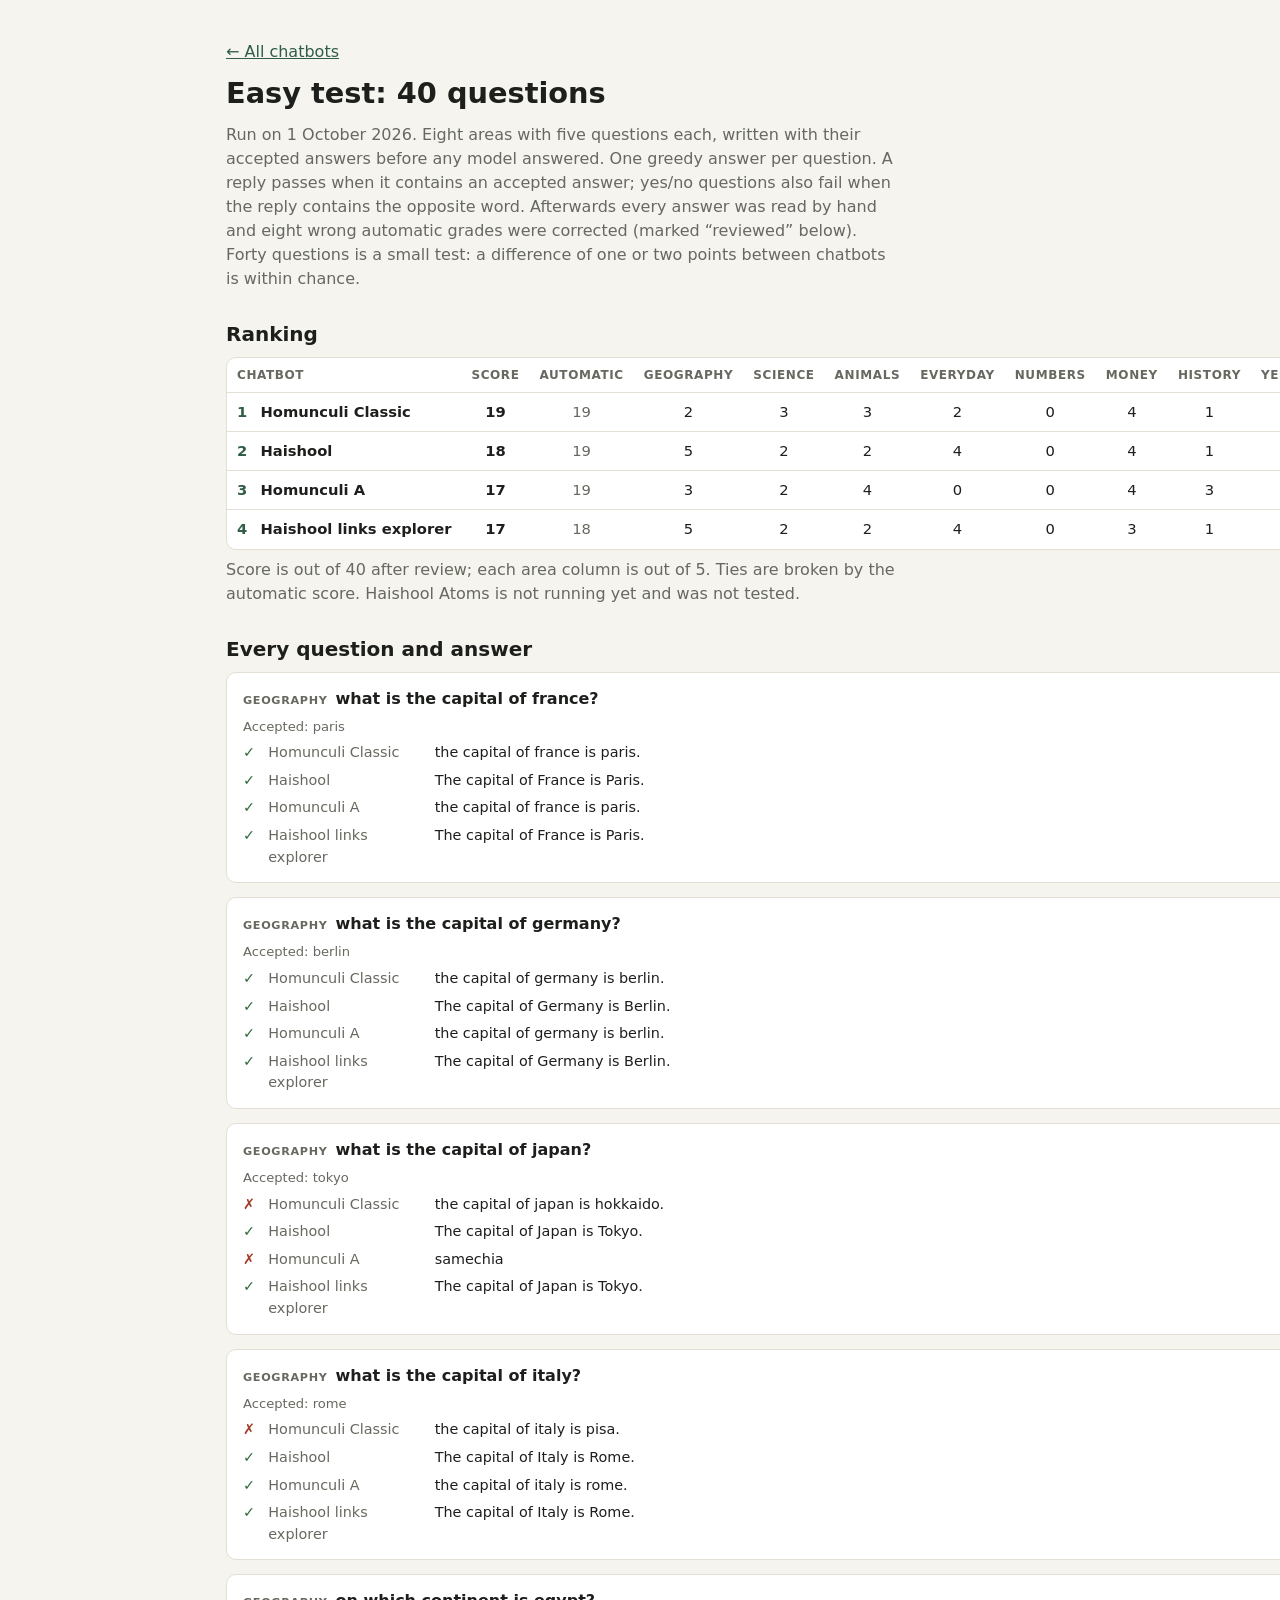
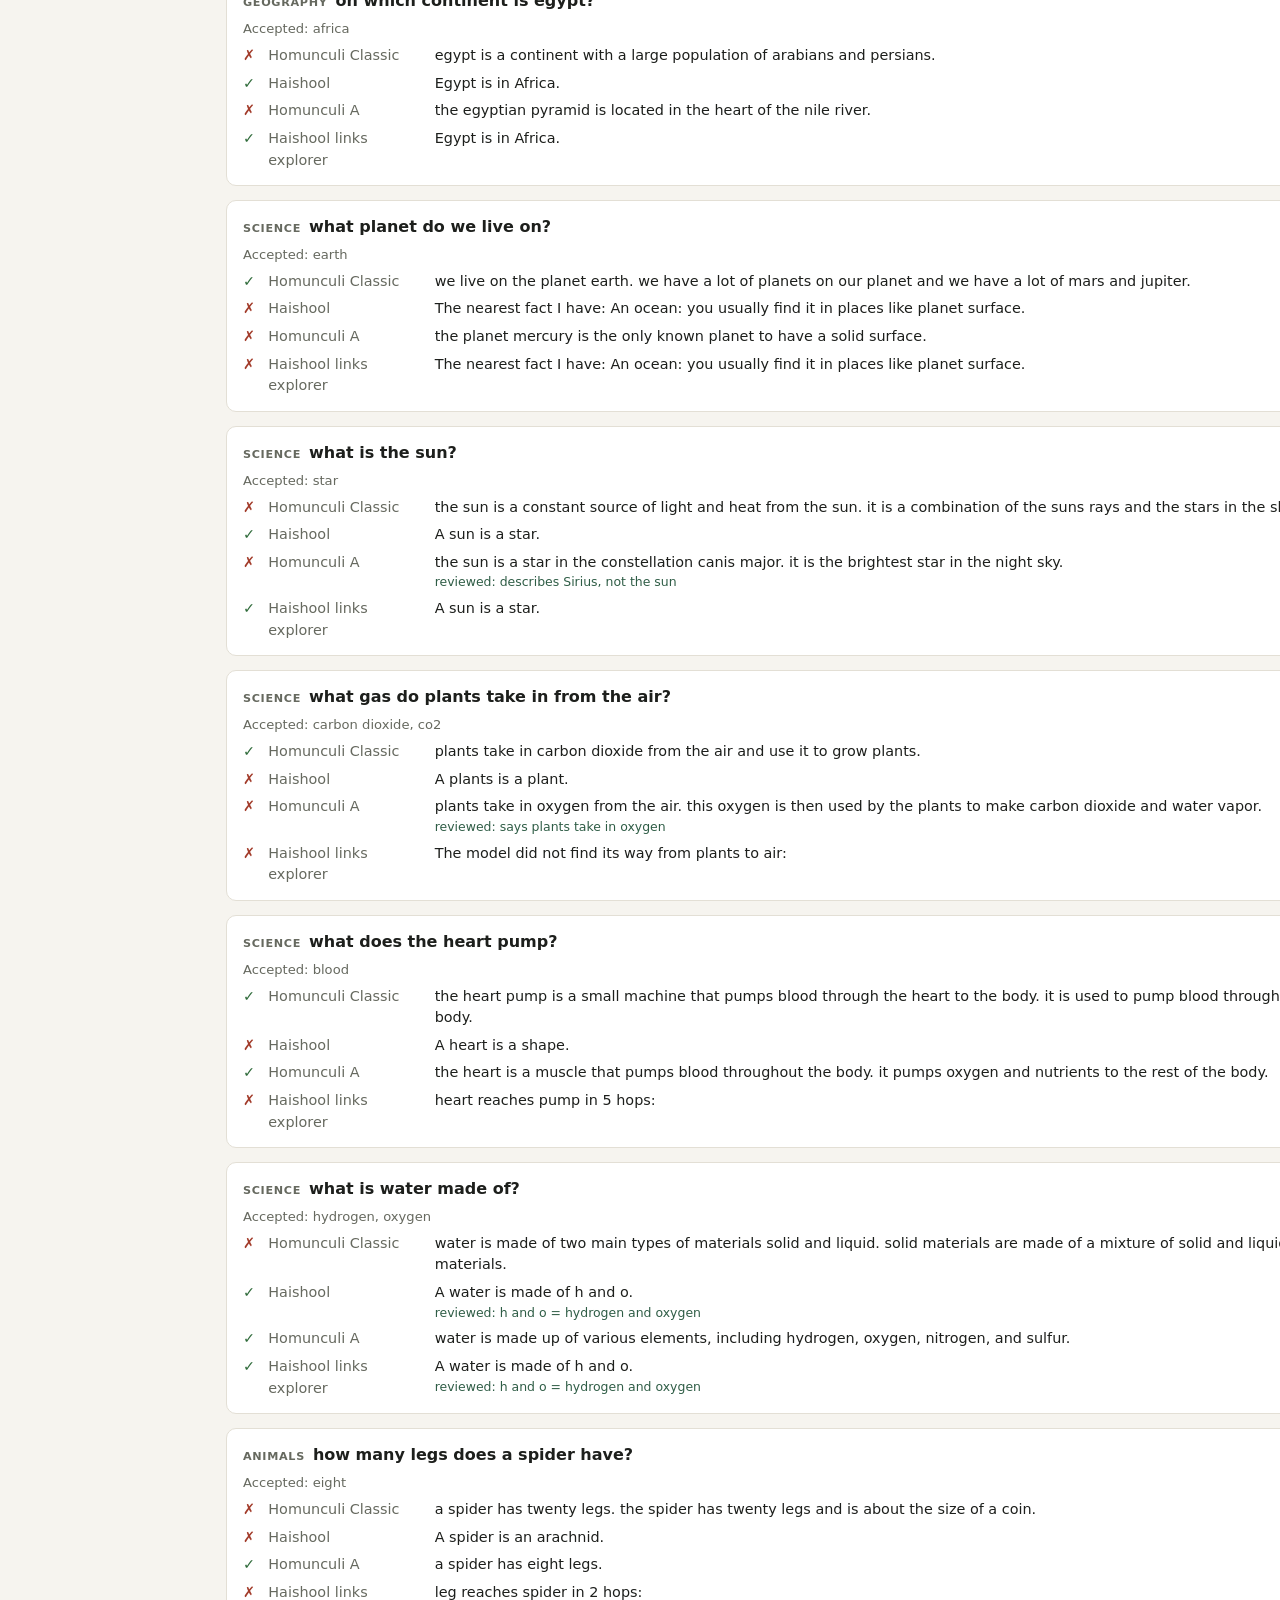
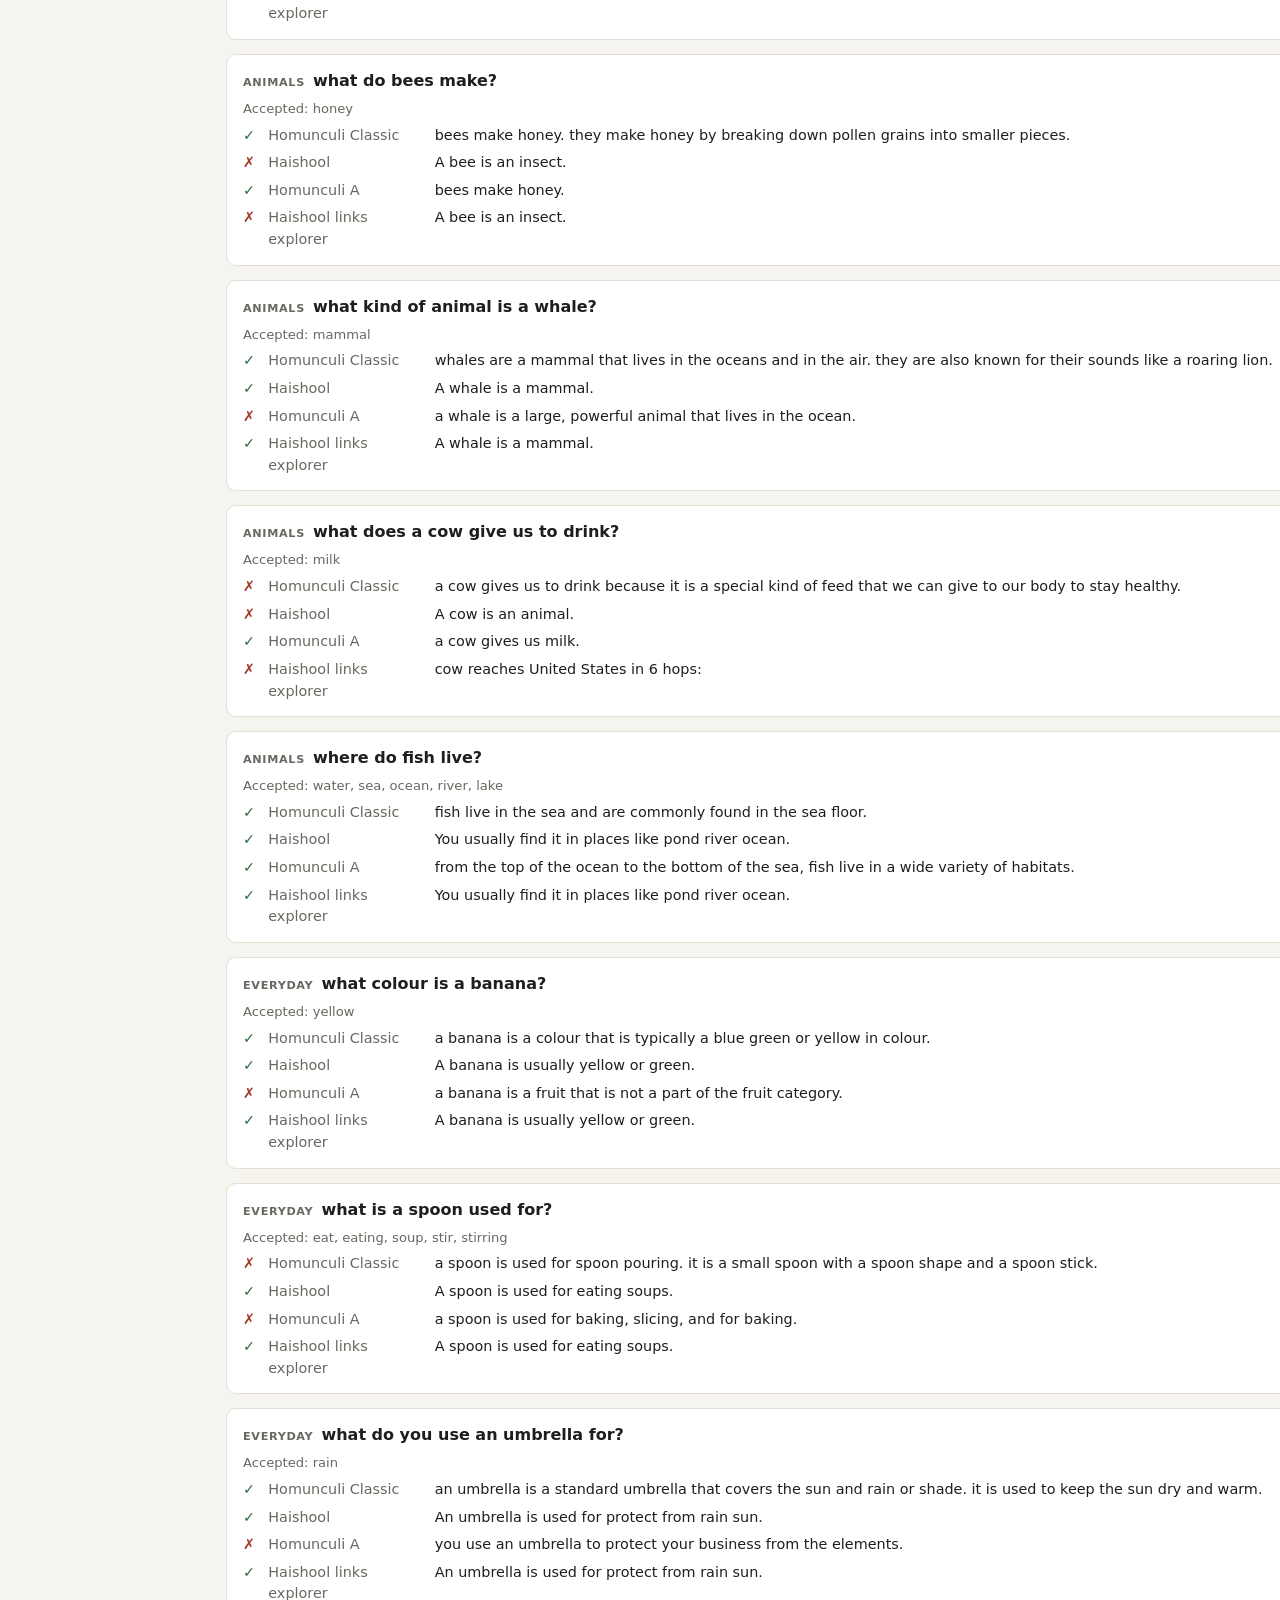
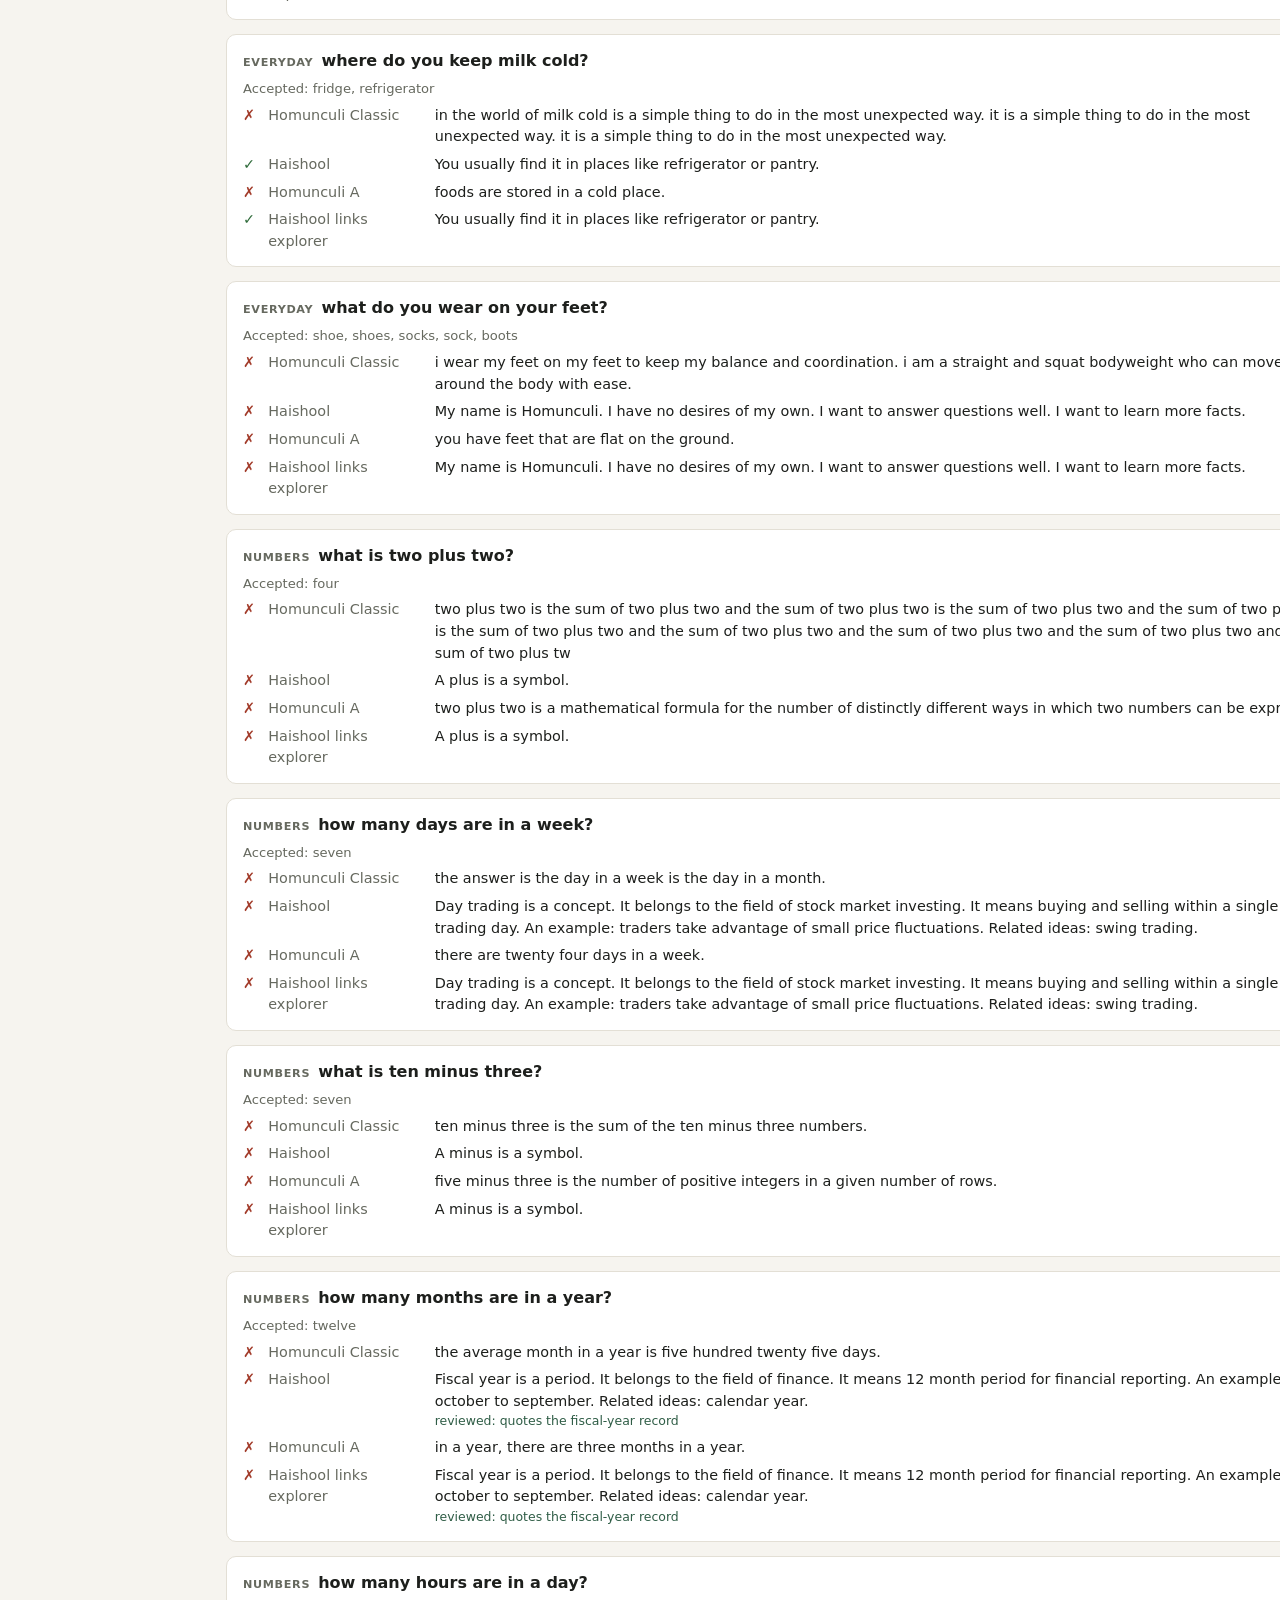
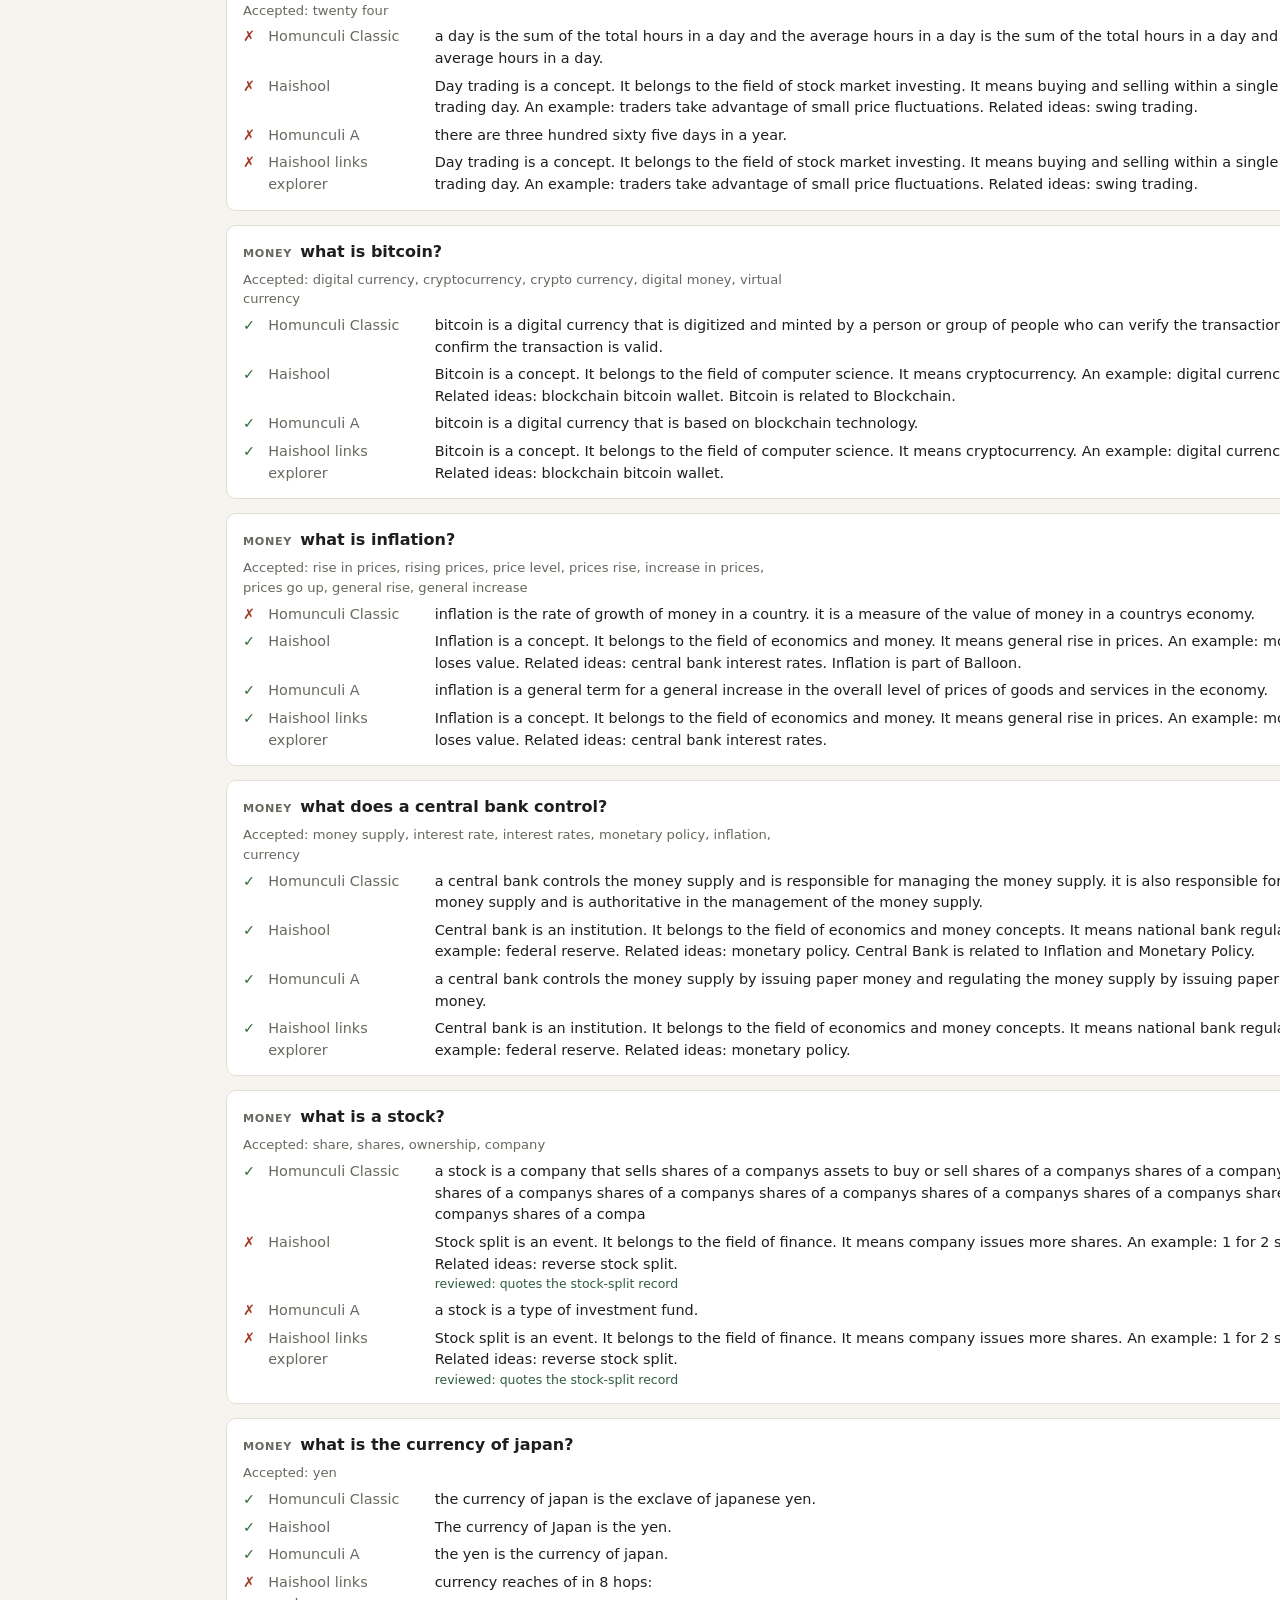
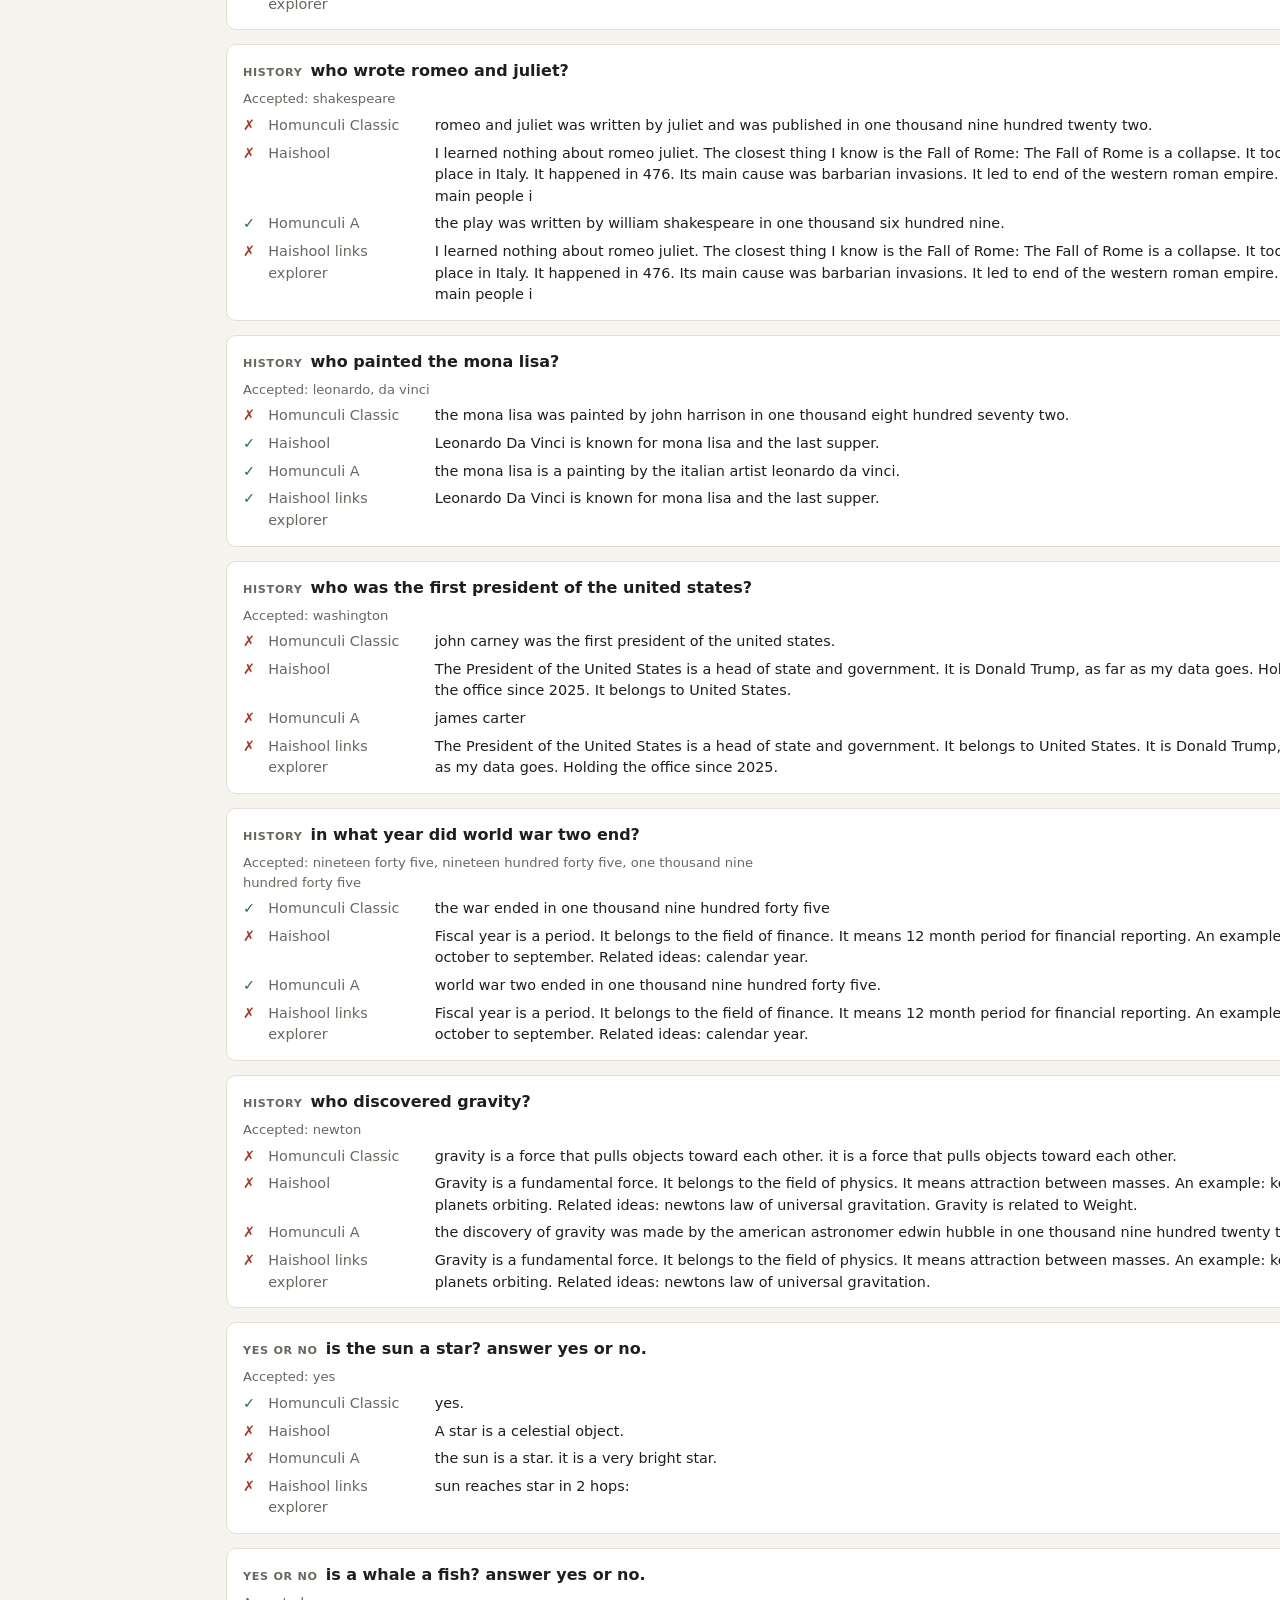
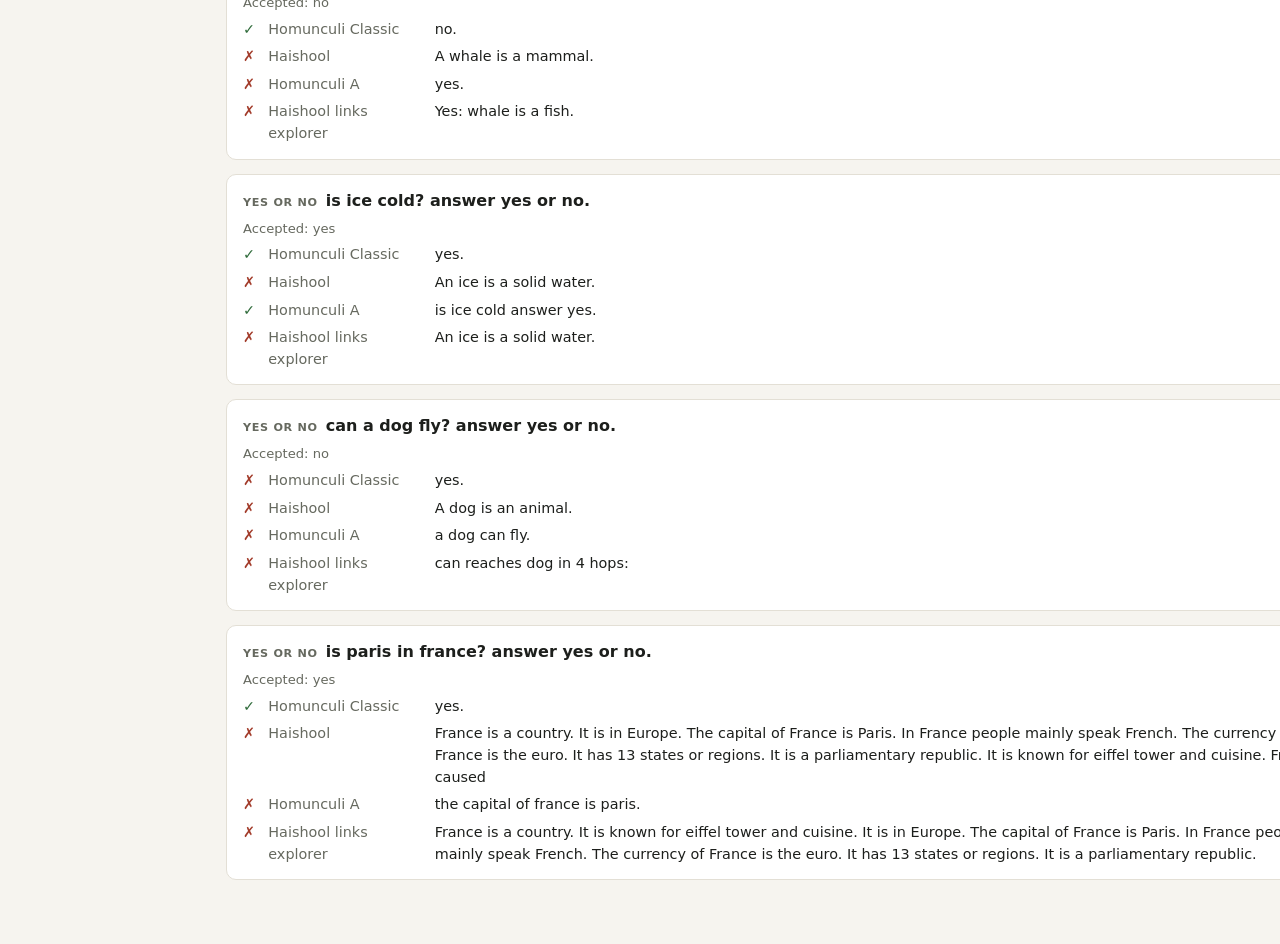
==== benchmark.html @ 65b69437 "Rank the chatbots on an easy 40-question test; benchmark page with every answer Classic 19, Haishool" ====
<!doctype html>
<html lang="en">
<head>
<meta charset="utf-8">
<meta name="viewport" content="width=device-width, initial-scale=1">
<title>Homunculi Easy Test</title>
<style>
  :root { --bg: #f6f4ef; --card: #ffffff; --ink: #1d1f1c; --muted: #66695f; --line: #e3dfd5; --accent: #2f5d46; --ok: #2f6b3a; --no: #a23b2a; }
  @media (prefers-color-scheme: dark) { :root:not([data-theme="light"]) { --bg: #151715; --card: #1e211e; --ink: #ecebe6; --muted: #a3a69c; --line: #2e322d; --accent: #7fbf9a; --ok: #8fd19e; --no: #f0907e; } }
  :root[data-theme="dark"] { --bg: #151715; --card: #1e211e; --ink: #ecebe6; --muted: #a3a69c; --line: #2e322d; --accent: #7fbf9a; --ok: #8fd19e; --no: #f0907e; }
  * { box-sizing: border-box; }
  body { margin: 0; background: var(--bg); color: var(--ink); font: 16px/1.5 system-ui, -apple-system, "Segoe UI", sans-serif; }
  main { max-width: 860px; margin: 0 auto; padding: 40px 16px 64px; display: grid; gap: 28px; }
  h1 { font-size: 1.8rem; margin: 0; } h2 { font-size: 1.25rem; margin: 0 0 8px; }
  p { margin: 0; max-width: 66ch; } .muted { color: var(--muted); }
  a { color: var(--accent); }
  .table { overflow-x: auto; background: var(--card); border: 1px solid var(--line); border-radius: 10px; }
  table { border-collapse: collapse; width: 100%; font-variant-numeric: tabular-nums; font-size: .92rem; }
  th, td { padding: 8px 10px; border-bottom: 1px solid var(--line); text-align: center; white-space: nowrap; }
  thead th { font-size: .75rem; text-transform: uppercase; letter-spacing: .05em; color: var(--muted); font-weight: 600; }
  tbody th { text-align: left; font-weight: 600; }
  tbody tr:last-child th, tbody tr:last-child td { border-bottom: 0; }
  .rk { display: inline-block; width: 1.6em; color: var(--accent); font-weight: 700; }
  .tot { font-weight: 700; } .raw { color: var(--muted); }
  .items { display: grid; gap: 14px; }
  .item { background: var(--card); border: 1px solid var(--line); border-radius: 10px; padding: 14px 16px; display: grid; gap: 6px; }
  .item h3 { margin: 0; font-size: 1rem; }
  .area { font-size: .7rem; text-transform: uppercase; letter-spacing: .06em; color: var(--muted); font-weight: 600; margin-right: 8px; }
  .acc { font-size: .82rem; color: var(--muted); }
  .ans { display: grid; grid-template-columns: 1.2em 11em 1fr; gap: 8px; font-size: .9rem; align-items: baseline; }
  .ans .mark { font-weight: 700; } .ok .mark { color: var(--ok); } .no .mark { color: var(--no); }
  .bot { color: var(--muted); } .rep { min-width: 0; overflow-wrap: anywhere; }
  .why { display: block; font-size: .78rem; color: var(--accent); }
  @media (max-width: 560px) { .ans { grid-template-columns: 1.2em 1fr; } .ans .rep { grid-column: 2; } }
</style>
</head>
<body>
<main>
<header style="display:grid;gap:8px">
<p><a href="./">← All chatbots</a></p>
<h1>Easy test: 40 questions</h1>
<p class="muted">Run on 1 October 2026. Eight areas with five questions each, written with their accepted answers before any model answered. One greedy answer per question. A reply passes when it contains an accepted answer; yes/no questions also fail when the reply contains the opposite word. Afterwards every answer was read by hand and eight wrong automatic grades were corrected (marked “reviewed” below). Forty questions is a small test: a difference of one or two points between chatbots is within chance.</p>
</header>
<section><h2>Ranking</h2>
<div class="table"><table>
<thead><tr><th scope="col" style="text-align:left">Chatbot</th><th scope="col">Score</th><th scope="col">Automatic</th><th scope='col'>geography</th><th scope='col'>science</th><th scope='col'>animals</th><th scope='col'>everyday</th><th scope='col'>numbers</th><th scope='col'>money</th><th scope='col'>history</th><th scope='col'>yes or no</th></tr></thead>
<tbody><tr><th scope='row'><span class='rk'>1</span>Homunculi Classic</th><td class='tot'>19</td><td class='raw'>19</td><td>2</td><td>3</td><td>3</td><td>2</td><td>0</td><td>4</td><td>1</td><td>4</td></tr><tr><th scope='row'><span class='rk'>2</span>Haishool</th><td class='tot'>18</td><td class='raw'>19</td><td>5</td><td>2</td><td>2</td><td>4</td><td>0</td><td>4</td><td>1</td><td>0</td></tr><tr><th scope='row'><span class='rk'>3</span>Homunculi A</th><td class='tot'>17</td><td class='raw'>19</td><td>3</td><td>2</td><td>4</td><td>0</td><td>0</td><td>4</td><td>3</td><td>1</td></tr><tr><th scope='row'><span class='rk'>4</span>Haishool links explorer</th><td class='tot'>17</td><td class='raw'>18</td><td>5</td><td>2</td><td>2</td><td>4</td><td>0</td><td>3</td><td>1</td><td>0</td></tr></tbody></table></div>
<p class="muted" style="margin-top:8px">Score is out of 40 after review; each area column is out of 5. Ties are broken by the automatic score. Haishool Atoms is not running yet and was not tested.</p>
</section>
<section><h2>Every question and answer</h2><div class="items"><section class='item'><h3><span class='area'>geography</span>what is the capital of france?</h3><p class='acc'>Accepted: paris</p><div class='ans ok'><span class='mark'>✓</span><span class='bot'>Homunculi Classic</span><span class='rep'>the capital of france is paris.</span></div><div class='ans ok'><span class='mark'>✓</span><span class='bot'>Haishool</span><span class='rep'>The capital of France is Paris.</span></div><div class='ans ok'><span class='mark'>✓</span><span class='bot'>Homunculi A</span><span class='rep'>the capital of france is paris.</span></div><div class='ans ok'><span class='mark'>✓</span><span class='bot'>Haishool links explorer</span><span class='rep'>The capital of France is Paris.</span></div></section><section class='item'><h3><span class='area'>geography</span>what is the capital of germany?</h3><p class='acc'>Accepted: berlin</p><div class='ans ok'><span class='mark'>✓</span><span class='bot'>Homunculi Classic</span><span class='rep'>the capital of germany is berlin.</span></div><div class='ans ok'><span class='mark'>✓</span><span class='bot'>Haishool</span><span class='rep'>The capital of Germany is Berlin.</span></div><div class='ans ok'><span class='mark'>✓</span><span class='bot'>Homunculi A</span><span class='rep'>the capital of germany is berlin.</span></div><div class='ans ok'><span class='mark'>✓</span><span class='bot'>Haishool links explorer</span><span class='rep'>The capital of Germany is Berlin.</span></div></section><section class='item'><h3><span class='area'>geography</span>what is the capital of japan?</h3><p class='acc'>Accepted: tokyo</p><div class='ans no'><span class='mark'>✗</span><span class='bot'>Homunculi Classic</span><span class='rep'>the capital of japan is hokkaido.</span></div><div class='ans ok'><span class='mark'>✓</span><span class='bot'>Haishool</span><span class='rep'>The capital of Japan is Tokyo.</span></div><div class='ans no'><span class='mark'>✗</span><span class='bot'>Homunculi A</span><span class='rep'>samechia</span></div><div class='ans ok'><span class='mark'>✓</span><span class='bot'>Haishool links explorer</span><span class='rep'>The capital of Japan is Tokyo.</span></div></section><section class='item'><h3><span class='area'>geography</span>what is the capital of italy?</h3><p class='acc'>Accepted: rome</p><div class='ans no'><span class='mark'>✗</span><span class='bot'>Homunculi Classic</span><span class='rep'>the capital of italy is pisa.</span></div><div class='ans ok'><span class='mark'>✓</span><span class='bot'>Haishool</span><span class='rep'>The capital of Italy is Rome.</span></div><div class='ans ok'><span class='mark'>✓</span><span class='bot'>Homunculi A</span><span class='rep'>the capital of italy is rome.</span></div><div class='ans ok'><span class='mark'>✓</span><span class='bot'>Haishool links explorer</span><span class='rep'>The capital of Italy is Rome.</span></div></section><section class='item'><h3><span class='area'>geography</span>on which continent is egypt?</h3><p class='acc'>Accepted: africa</p><div class='ans no'><span class='mark'>✗</span><span class='bot'>Homunculi Classic</span><span class='rep'>egypt is a continent with a large population of arabians and persians.</span></div><div class='ans ok'><span class='mark'>✓</span><span class='bot'>Haishool</span><span class='rep'>Egypt is in Africa.</span></div><div class='ans no'><span class='mark'>✗</span><span class='bot'>Homunculi A</span><span class='rep'>the egyptian pyramid is located in the heart of the nile river.</span></div><div class='ans ok'><span class='mark'>✓</span><span class='bot'>Haishool links explorer</span><span class='rep'>Egypt is in Africa.</span></div></section><section class='item'><h3><span class='area'>science</span>what planet do we live on?</h3><p class='acc'>Accepted: earth</p><div class='ans ok'><span class='mark'>✓</span><span class='bot'>Homunculi Classic</span><span class='rep'>we live on the planet earth. we have a lot of planets on our planet and we have a lot of mars and jupiter.</span></div><div class='ans no'><span class='mark'>✗</span><span class='bot'>Haishool</span><span class='rep'>The nearest fact I have: An ocean: you usually find it in places like planet surface.</span></div><div class='ans no'><span class='mark'>✗</span><span class='bot'>Homunculi A</span><span class='rep'>the planet mercury is the only known planet to have a solid surface.</span></div><div class='ans no'><span class='mark'>✗</span><span class='bot'>Haishool links explorer</span><span class='rep'>The nearest fact I have: An ocean: you usually find it in places like planet surface.</span></div></section><section class='item'><h3><span class='area'>science</span>what is the sun?</h3><p class='acc'>Accepted: star</p><div class='ans no'><span class='mark'>✗</span><span class='bot'>Homunculi Classic</span><span class='rep'>the sun is a constant source of light and heat from the sun. it is a combination of the suns rays and the stars in the sky.</span></div><div class='ans ok'><span class='mark'>✓</span><span class='bot'>Haishool</span><span class='rep'>A sun is a star.</span></div><div class='ans no'><span class='mark'>✗</span><span class='bot'>Homunculi A</span><span class='rep'>the sun is a star in the constellation canis major. it is the brightest star in the night sky.<span class='why'>reviewed: describes Sirius, not the sun</span></span></div><div class='ans ok'><span class='mark'>✓</span><span class='bot'>Haishool links explorer</span><span class='rep'>A sun is a star.</span></div></section><section class='item'><h3><span class='area'>science</span>what gas do plants take in from the air?</h3><p class='acc'>Accepted: carbon dioxide, co2</p><div class='ans ok'><span class='mark'>✓</span><span class='bot'>Homunculi Classic</span><span class='rep'>plants take in carbon dioxide from the air and use it to grow plants.</span></div><div class='ans no'><span class='mark'>✗</span><span class='bot'>Haishool</span><span class='rep'>A plants is a plant.</span></div><div class='ans no'><span class='mark'>✗</span><span class='bot'>Homunculi A</span><span class='rep'>plants take in oxygen from the air. this oxygen is then used by the plants to make carbon dioxide and water vapor.<span class='why'>reviewed: says plants take in oxygen</span></span></div><div class='ans no'><span class='mark'>✗</span><span class='bot'>Haishool links explorer</span><span class='rep'>The model did not find its way from plants to air:</span></div></section><section class='item'><h3><span class='area'>science</span>what does the heart pump?</h3><p class='acc'>Accepted: blood</p><div class='ans ok'><span class='mark'>✓</span><span class='bot'>Homunculi Classic</span><span class='rep'>the heart pump is a small machine that pumps blood through the heart to the body. it is used to pump blood throughout the body.</span></div><div class='ans no'><span class='mark'>✗</span><span class='bot'>Haishool</span><span class='rep'>A heart is a shape.</span></div><div class='ans ok'><span class='mark'>✓</span><span class='bot'>Homunculi A</span><span class='rep'>the heart is a muscle that pumps blood throughout the body. it pumps oxygen and nutrients to the rest of the body.</span></div><div class='ans no'><span class='mark'>✗</span><span class='bot'>Haishool links explorer</span><span class='rep'>heart reaches pump in 5 hops:</span></div></section><section class='item'><h3><span class='area'>science</span>what is water made of?</h3><p class='acc'>Accepted: hydrogen, oxygen</p><div class='ans no'><span class='mark'>✗</span><span class='bot'>Homunculi Classic</span><span class='rep'>water is made of two main types of materials solid and liquid. solid materials are made of a mixture of solid and liquid materials.</span></div><div class='ans ok'><span class='mark'>✓</span><span class='bot'>Haishool</span><span class='rep'>A water is made of h and o.<span class='why'>reviewed: h and o = hydrogen and oxygen</span></span></div><div class='ans ok'><span class='mark'>✓</span><span class='bot'>Homunculi A</span><span class='rep'>water is made up of various elements, including hydrogen, oxygen, nitrogen, and sulfur.</span></div><div class='ans ok'><span class='mark'>✓</span><span class='bot'>Haishool links explorer</span><span class='rep'>A water is made of h and o.<span class='why'>reviewed: h and o = hydrogen and oxygen</span></span></div></section><section class='item'><h3><span class='area'>animals</span>how many legs does a spider have?</h3><p class='acc'>Accepted: eight</p><div class='ans no'><span class='mark'>✗</span><span class='bot'>Homunculi Classic</span><span class='rep'>a spider has twenty legs. the spider has twenty legs and is about the size of a coin.</span></div><div class='ans no'><span class='mark'>✗</span><span class='bot'>Haishool</span><span class='rep'>A spider is an arachnid.</span></div><div class='ans ok'><span class='mark'>✓</span><span class='bot'>Homunculi A</span><span class='rep'>a spider has eight legs.</span></div><div class='ans no'><span class='mark'>✗</span><span class='bot'>Haishool links explorer</span><span class='rep'>leg reaches spider in 2 hops:</span></div></section><section class='item'><h3><span class='area'>animals</span>what do bees make?</h3><p class='acc'>Accepted: honey</p><div class='ans ok'><span class='mark'>✓</span><span class='bot'>Homunculi Classic</span><span class='rep'>bees make honey. they make honey by breaking down pollen grains into smaller pieces.</span></div><div class='ans no'><span class='mark'>✗</span><span class='bot'>Haishool</span><span class='rep'>A bee is an insect.</span></div><div class='ans ok'><span class='mark'>✓</span><span class='bot'>Homunculi A</span><span class='rep'> bees make honey.</span></div><div class='ans no'><span class='mark'>✗</span><span class='bot'>Haishool links explorer</span><span class='rep'>A bee is an insect.</span></div></section><section class='item'><h3><span class='area'>animals</span>what kind of animal is a whale?</h3><p class='acc'>Accepted: mammal</p><div class='ans ok'><span class='mark'>✓</span><span class='bot'>Homunculi Classic</span><span class='rep'>whales are a mammal that lives in the oceans and in the air. they are also known for their sounds like a roaring lion.</span></div><div class='ans ok'><span class='mark'>✓</span><span class='bot'>Haishool</span><span class='rep'>A whale is a mammal.</span></div><div class='ans no'><span class='mark'>✗</span><span class='bot'>Homunculi A</span><span class='rep'>a whale is a large, powerful animal that lives in the ocean.</span></div><div class='ans ok'><span class='mark'>✓</span><span class='bot'>Haishool links explorer</span><span class='rep'>A whale is a mammal.</span></div></section><section class='item'><h3><span class='area'>animals</span>what does a cow give us to drink?</h3><p class='acc'>Accepted: milk</p><div class='ans no'><span class='mark'>✗</span><span class='bot'>Homunculi Classic</span><span class='rep'>a cow gives us to drink because it is a special kind of feed that we can give to our body to stay healthy.</span></div><div class='ans no'><span class='mark'>✗</span><span class='bot'>Haishool</span><span class='rep'>A cow is an animal.</span></div><div class='ans ok'><span class='mark'>✓</span><span class='bot'>Homunculi A</span><span class='rep'>a cow gives us milk.</span></div><div class='ans no'><span class='mark'>✗</span><span class='bot'>Haishool links explorer</span><span class='rep'>cow reaches United States in 6 hops:</span></div></section><section class='item'><h3><span class='area'>animals</span>where do fish live?</h3><p class='acc'>Accepted: water, sea, ocean, river, lake</p><div class='ans ok'><span class='mark'>✓</span><span class='bot'>Homunculi Classic</span><span class='rep'>fish live in the sea and are commonly found in the sea floor.</span></div><div class='ans ok'><span class='mark'>✓</span><span class='bot'>Haishool</span><span class='rep'>You usually find it in places like pond river ocean.</span></div><div class='ans ok'><span class='mark'>✓</span><span class='bot'>Homunculi A</span><span class='rep'>from the top of the ocean to the bottom of the sea, fish live in a wide variety of habitats.</span></div><div class='ans ok'><span class='mark'>✓</span><span class='bot'>Haishool links explorer</span><span class='rep'>You usually find it in places like pond river ocean.</span></div></section><section class='item'><h3><span class='area'>everyday</span>what colour is a banana?</h3><p class='acc'>Accepted: yellow</p><div class='ans ok'><span class='mark'>✓</span><span class='bot'>Homunculi Classic</span><span class='rep'>a banana is a colour that is typically a blue green or yellow in colour.</span></div><div class='ans ok'><span class='mark'>✓</span><span class='bot'>Haishool</span><span class='rep'>A banana is usually yellow or green.</span></div><div class='ans no'><span class='mark'>✗</span><span class='bot'>Homunculi A</span><span class='rep'>a banana is a fruit that is not a part of the fruit category.</span></div><div class='ans ok'><span class='mark'>✓</span><span class='bot'>Haishool links explorer</span><span class='rep'>A banana is usually yellow or green.</span></div></section><section class='item'><h3><span class='area'>everyday</span>what is a spoon used for?</h3><p class='acc'>Accepted: eat, eating, soup, stir, stirring</p><div class='ans no'><span class='mark'>✗</span><span class='bot'>Homunculi Classic</span><span class='rep'>a spoon is used for spoon pouring. it is a small spoon with a spoon shape and a spoon stick.</span></div><div class='ans ok'><span class='mark'>✓</span><span class='bot'>Haishool</span><span class='rep'>A spoon is used for eating soups.</span></div><div class='ans no'><span class='mark'>✗</span><span class='bot'>Homunculi A</span><span class='rep'>a spoon is used for baking, slicing, and for baking.</span></div><div class='ans ok'><span class='mark'>✓</span><span class='bot'>Haishool links explorer</span><span class='rep'>A spoon is used for eating soups.</span></div></section><section class='item'><h3><span class='area'>everyday</span>what do you use an umbrella for?</h3><p class='acc'>Accepted: rain</p><div class='ans ok'><span class='mark'>✓</span><span class='bot'>Homunculi Classic</span><span class='rep'>an umbrella is a standard umbrella that covers the sun and rain or shade. it is used to keep the sun dry and warm.</span></div><div class='ans ok'><span class='mark'>✓</span><span class='bot'>Haishool</span><span class='rep'>An umbrella is used for protect from rain sun.</span></div><div class='ans no'><span class='mark'>✗</span><span class='bot'>Homunculi A</span><span class='rep'>you use an umbrella to protect your business from the elements.</span></div><div class='ans ok'><span class='mark'>✓</span><span class='bot'>Haishool links explorer</span><span class='rep'>An umbrella is used for protect from rain sun.</span></div></section><section class='item'><h3><span class='area'>everyday</span>where do you keep milk cold?</h3><p class='acc'>Accepted: fridge, refrigerator</p><div class='ans no'><span class='mark'>✗</span><span class='bot'>Homunculi Classic</span><span class='rep'>in the world of milk cold is a simple thing to do in the most unexpected way. it is a simple thing to do in the most unexpected way. it is a simple thing to do in the most unexpected way.</span></div><div class='ans ok'><span class='mark'>✓</span><span class='bot'>Haishool</span><span class='rep'>You usually find it in places like refrigerator or pantry.</span></div><div class='ans no'><span class='mark'>✗</span><span class='bot'>Homunculi A</span><span class='rep'>foods are stored in a cold place.</span></div><div class='ans ok'><span class='mark'>✓</span><span class='bot'>Haishool links explorer</span><span class='rep'>You usually find it in places like refrigerator or pantry.</span></div></section><section class='item'><h3><span class='area'>everyday</span>what do you wear on your feet?</h3><p class='acc'>Accepted: shoe, shoes, socks, sock, boots</p><div class='ans no'><span class='mark'>✗</span><span class='bot'>Homunculi Classic</span><span class='rep'>i wear my feet on my feet to keep my balance and coordination. i am a straight and squat bodyweight who can move around the body with ease.</span></div><div class='ans no'><span class='mark'>✗</span><span class='bot'>Haishool</span><span class='rep'>My name is Homunculi. I have no desires of my own. I want to answer questions well. I want to learn more facts.</span></div><div class='ans no'><span class='mark'>✗</span><span class='bot'>Homunculi A</span><span class='rep'>you have feet that are flat on the ground.</span></div><div class='ans no'><span class='mark'>✗</span><span class='bot'>Haishool links explorer</span><span class='rep'>My name is Homunculi. I have no desires of my own. I want to answer questions well. I want to learn more facts.</span></div></section><section class='item'><h3><span class='area'>numbers</span>what is two plus two?</h3><p class='acc'>Accepted: four</p><div class='ans no'><span class='mark'>✗</span><span class='bot'>Homunculi Classic</span><span class='rep'>two plus two is the sum of two plus two and the sum of two plus two is the sum of two plus two and the sum of two plus two is the sum of two plus two and the sum of two plus two and the sum of two plus two and the sum of two plus two and the sum of two plus tw</span></div><div class='ans no'><span class='mark'>✗</span><span class='bot'>Haishool</span><span class='rep'>A plus is a symbol.</span></div><div class='ans no'><span class='mark'>✗</span><span class='bot'>Homunculi A</span><span class='rep'>two plus two is a mathematical formula for the number of distinctly different ways in which two numbers can be expressed.</span></div><div class='ans no'><span class='mark'>✗</span><span class='bot'>Haishool links explorer</span><span class='rep'>A plus is a symbol.</span></div></section><section class='item'><h3><span class='area'>numbers</span>how many days are in a week?</h3><p class='acc'>Accepted: seven</p><div class='ans no'><span class='mark'>✗</span><span class='bot'>Homunculi Classic</span><span class='rep'>the answer is the day in a week is the day in a month.</span></div><div class='ans no'><span class='mark'>✗</span><span class='bot'>Haishool</span><span class='rep'>Day trading is a concept. It belongs to the field of stock market investing. It means buying and selling within a single trading day. An example: traders take advantage of small price fluctuations. Related ideas: swing trading.</span></div><div class='ans no'><span class='mark'>✗</span><span class='bot'>Homunculi A</span><span class='rep'>there are twenty four days in a week.</span></div><div class='ans no'><span class='mark'>✗</span><span class='bot'>Haishool links explorer</span><span class='rep'>Day trading is a concept. It belongs to the field of stock market investing. It means buying and selling within a single trading day. An example: traders take advantage of small price fluctuations. Related ideas: swing trading.</span></div></section><section class='item'><h3><span class='area'>numbers</span>what is ten minus three?</h3><p class='acc'>Accepted: seven</p><div class='ans no'><span class='mark'>✗</span><span class='bot'>Homunculi Classic</span><span class='rep'>ten minus three is the sum of the ten minus three numbers.</span></div><div class='ans no'><span class='mark'>✗</span><span class='bot'>Haishool</span><span class='rep'>A minus is a symbol.</span></div><div class='ans no'><span class='mark'>✗</span><span class='bot'>Homunculi A</span><span class='rep'>five minus three is the number of positive integers in a given number of rows.</span></div><div class='ans no'><span class='mark'>✗</span><span class='bot'>Haishool links explorer</span><span class='rep'>A minus is a symbol.</span></div></section><section class='item'><h3><span class='area'>numbers</span>how many months are in a year?</h3><p class='acc'>Accepted: twelve</p><div class='ans no'><span class='mark'>✗</span><span class='bot'>Homunculi Classic</span><span class='rep'>the average month in a year is five hundred twenty five days.</span></div><div class='ans no'><span class='mark'>✗</span><span class='bot'>Haishool</span><span class='rep'>Fiscal year is a period. It belongs to the field of finance. It means 12 month period for financial reporting. An example: october to september. Related ideas: calendar year.<span class='why'>reviewed: quotes the fiscal-year record</span></span></div><div class='ans no'><span class='mark'>✗</span><span class='bot'>Homunculi A</span><span class='rep'>in a year, there are three months in a year.</span></div><div class='ans no'><span class='mark'>✗</span><span class='bot'>Haishool links explorer</span><span class='rep'>Fiscal year is a period. It belongs to the field of finance. It means 12 month period for financial reporting. An example: october to september. Related ideas: calendar year.<span class='why'>reviewed: quotes the fiscal-year record</span></span></div></section><section class='item'><h3><span class='area'>numbers</span>how many hours are in a day?</h3><p class='acc'>Accepted: twenty four</p><div class='ans no'><span class='mark'>✗</span><span class='bot'>Homunculi Classic</span><span class='rep'>a day is the sum of the total hours in a day and the average hours in a day is the sum of the total hours in a day and the average hours in a day.</span></div><div class='ans no'><span class='mark'>✗</span><span class='bot'>Haishool</span><span class='rep'>Day trading is a concept. It belongs to the field of stock market investing. It means buying and selling within a single trading day. An example: traders take advantage of small price fluctuations. Related ideas: swing trading.</span></div><div class='ans no'><span class='mark'>✗</span><span class='bot'>Homunculi A</span><span class='rep'>there are three hundred sixty five days in a year.</span></div><div class='ans no'><span class='mark'>✗</span><span class='bot'>Haishool links explorer</span><span class='rep'>Day trading is a concept. It belongs to the field of stock market investing. It means buying and selling within a single trading day. An example: traders take advantage of small price fluctuations. Related ideas: swing trading.</span></div></section><section class='item'><h3><span class='area'>money</span>what is bitcoin?</h3><p class='acc'>Accepted: digital currency, cryptocurrency, crypto currency, digital money, virtual currency</p><div class='ans ok'><span class='mark'>✓</span><span class='bot'>Homunculi Classic</span><span class='rep'>bitcoin is a digital currency that is digitized and minted by a person or group of people who can verify the transaction and confirm the transaction is valid.</span></div><div class='ans ok'><span class='mark'>✓</span><span class='bot'>Haishool</span><span class='rep'>Bitcoin is a concept. It belongs to the field of computer science. It means cryptocurrency. An example: digital currency. Related ideas: blockchain bitcoin wallet. Bitcoin is related to Blockchain.</span></div><div class='ans ok'><span class='mark'>✓</span><span class='bot'>Homunculi A</span><span class='rep'>bitcoin is a digital currency that is based on blockchain technology.</span></div><div class='ans ok'><span class='mark'>✓</span><span class='bot'>Haishool links explorer</span><span class='rep'>Bitcoin is a concept. It belongs to the field of computer science. It means cryptocurrency. An example: digital currency. Related ideas: blockchain bitcoin wallet.</span></div></section><section class='item'><h3><span class='area'>money</span>what is inflation?</h3><p class='acc'>Accepted: rise in prices, rising prices, price level, prices rise, increase in prices, prices go up, general rise, general increase</p><div class='ans no'><span class='mark'>✗</span><span class='bot'>Homunculi Classic</span><span class='rep'>inflation is the rate of growth of money in a country. it is a measure of the value of money in a countrys economy.</span></div><div class='ans ok'><span class='mark'>✓</span><span class='bot'>Haishool</span><span class='rep'>Inflation is a concept. It belongs to the field of economics and money. It means general rise in prices. An example: money loses value. Related ideas: central bank interest rates. Inflation is part of Balloon.</span></div><div class='ans ok'><span class='mark'>✓</span><span class='bot'>Homunculi A</span><span class='rep'>inflation is a general term for a general increase in the overall level of prices of goods and services in the economy.</span></div><div class='ans ok'><span class='mark'>✓</span><span class='bot'>Haishool links explorer</span><span class='rep'>Inflation is a concept. It belongs to the field of economics and money. It means general rise in prices. An example: money loses value. Related ideas: central bank interest rates.</span></div></section><section class='item'><h3><span class='area'>money</span>what does a central bank control?</h3><p class='acc'>Accepted: money supply, interest rate, interest rates, monetary policy, inflation, currency</p><div class='ans ok'><span class='mark'>✓</span><span class='bot'>Homunculi Classic</span><span class='rep'>a central bank controls the money supply and is responsible for managing the money supply. it is also responsible for the money supply and is authoritative in the management of the money supply.</span></div><div class='ans ok'><span class='mark'>✓</span><span class='bot'>Haishool</span><span class='rep'>Central bank is an institution. It belongs to the field of economics and money concepts. It means national bank regulator. An example: federal reserve. Related ideas: monetary policy. Central Bank is related to Inflation and Monetary Policy.</span></div><div class='ans ok'><span class='mark'>✓</span><span class='bot'>Homunculi A</span><span class='rep'>a central bank controls the money supply by issuing paper money and regulating the money supply by issuing paper money.</span></div><div class='ans ok'><span class='mark'>✓</span><span class='bot'>Haishool links explorer</span><span class='rep'>Central bank is an institution. It belongs to the field of economics and money concepts. It means national bank regulator. An example: federal reserve. Related ideas: monetary policy.</span></div></section><section class='item'><h3><span class='area'>money</span>what is a stock?</h3><p class='acc'>Accepted: share, shares, ownership, company</p><div class='ans ok'><span class='mark'>✓</span><span class='bot'>Homunculi Classic</span><span class='rep'>a stock is a company that sells shares of a companys assets to buy or sell shares of a companys shares of a companys shares of a companys shares of a companys shares of a companys shares of a companys shares of a companys shares of a companys shares of a compa</span></div><div class='ans no'><span class='mark'>✗</span><span class='bot'>Haishool</span><span class='rep'>Stock split is an event. It belongs to the field of finance. It means company issues more shares. An example: 1 for 2 split. Related ideas: reverse stock split.<span class='why'>reviewed: quotes the stock-split record</span></span></div><div class='ans no'><span class='mark'>✗</span><span class='bot'>Homunculi A</span><span class='rep'>a stock is a type of investment fund.</span></div><div class='ans no'><span class='mark'>✗</span><span class='bot'>Haishool links explorer</span><span class='rep'>Stock split is an event. It belongs to the field of finance. It means company issues more shares. An example: 1 for 2 split. Related ideas: reverse stock split.<span class='why'>reviewed: quotes the stock-split record</span></span></div></section><section class='item'><h3><span class='area'>money</span>what is the currency of japan?</h3><p class='acc'>Accepted: yen</p><div class='ans ok'><span class='mark'>✓</span><span class='bot'>Homunculi Classic</span><span class='rep'>the currency of japan is the exclave of japanese yen.</span></div><div class='ans ok'><span class='mark'>✓</span><span class='bot'>Haishool</span><span class='rep'>The currency of Japan is the yen.</span></div><div class='ans ok'><span class='mark'>✓</span><span class='bot'>Homunculi A</span><span class='rep'>the yen is the currency of japan.</span></div><div class='ans no'><span class='mark'>✗</span><span class='bot'>Haishool links explorer</span><span class='rep'>currency reaches of in 8 hops:</span></div></section><section class='item'><h3><span class='area'>history</span>who wrote romeo and juliet?</h3><p class='acc'>Accepted: shakespeare</p><div class='ans no'><span class='mark'>✗</span><span class='bot'>Homunculi Classic</span><span class='rep'>romeo and juliet was written by juliet and was published in one thousand nine hundred twenty two.</span></div><div class='ans no'><span class='mark'>✗</span><span class='bot'>Haishool</span><span class='rep'>I learned nothing about romeo juliet. The closest thing I know is the Fall of Rome: The Fall of Rome is a collapse. It took place in Italy. It happened in 476. Its main cause was barbarian invasions. It led to end of the western roman empire. The main people i</span></div><div class='ans ok'><span class='mark'>✓</span><span class='bot'>Homunculi A</span><span class='rep'>the play was written by william shakespeare in one thousand six hundred nine.</span></div><div class='ans no'><span class='mark'>✗</span><span class='bot'>Haishool links explorer</span><span class='rep'>I learned nothing about romeo juliet. The closest thing I know is the Fall of Rome: The Fall of Rome is a collapse. It took place in Italy. It happened in 476. Its main cause was barbarian invasions. It led to end of the western roman empire. The main people i</span></div></section><section class='item'><h3><span class='area'>history</span>who painted the mona lisa?</h3><p class='acc'>Accepted: leonardo, da vinci</p><div class='ans no'><span class='mark'>✗</span><span class='bot'>Homunculi Classic</span><span class='rep'>the mona lisa was painted by john harrison in one thousand eight hundred seventy two.</span></div><div class='ans ok'><span class='mark'>✓</span><span class='bot'>Haishool</span><span class='rep'>Leonardo Da Vinci is known for mona lisa and the last supper.</span></div><div class='ans ok'><span class='mark'>✓</span><span class='bot'>Homunculi A</span><span class='rep'>the mona lisa is a painting by the italian artist leonardo da vinci.</span></div><div class='ans ok'><span class='mark'>✓</span><span class='bot'>Haishool links explorer</span><span class='rep'>Leonardo Da Vinci is known for mona lisa and the last supper.</span></div></section><section class='item'><h3><span class='area'>history</span>who was the first president of the united states?</h3><p class='acc'>Accepted: washington</p><div class='ans no'><span class='mark'>✗</span><span class='bot'>Homunculi Classic</span><span class='rep'>john carney was the first president of the united states.</span></div><div class='ans no'><span class='mark'>✗</span><span class='bot'>Haishool</span><span class='rep'>The President of the United States is a head of state and government. It is Donald Trump, as far as my data goes. Holding the office since 2025. It belongs to United States.</span></div><div class='ans no'><span class='mark'>✗</span><span class='bot'>Homunculi A</span><span class='rep'>james carter</span></div><div class='ans no'><span class='mark'>✗</span><span class='bot'>Haishool links explorer</span><span class='rep'>The President of the United States is a head of state and government. It belongs to United States. It is Donald Trump, as far as my data goes. Holding the office since 2025.</span></div></section><section class='item'><h3><span class='area'>history</span>in what year did world war two end?</h3><p class='acc'>Accepted: nineteen forty five, nineteen hundred forty five, one thousand nine hundred forty five</p><div class='ans ok'><span class='mark'>✓</span><span class='bot'>Homunculi Classic</span><span class='rep'>the war ended in one thousand nine hundred forty five</span></div><div class='ans no'><span class='mark'>✗</span><span class='bot'>Haishool</span><span class='rep'>Fiscal year is a period. It belongs to the field of finance. It means 12 month period for financial reporting. An example: october to september. Related ideas: calendar year.</span></div><div class='ans ok'><span class='mark'>✓</span><span class='bot'>Homunculi A</span><span class='rep'>world war two ended in one thousand nine hundred forty five.</span></div><div class='ans no'><span class='mark'>✗</span><span class='bot'>Haishool links explorer</span><span class='rep'>Fiscal year is a period. It belongs to the field of finance. It means 12 month period for financial reporting. An example: october to september. Related ideas: calendar year.</span></div></section><section class='item'><h3><span class='area'>history</span>who discovered gravity?</h3><p class='acc'>Accepted: newton</p><div class='ans no'><span class='mark'>✗</span><span class='bot'>Homunculi Classic</span><span class='rep'>gravity is a force that pulls objects toward each other. it is a force that pulls objects toward each other.</span></div><div class='ans no'><span class='mark'>✗</span><span class='bot'>Haishool</span><span class='rep'>Gravity is a fundamental force. It belongs to the field of physics. It means attraction between masses. An example: keeps planets orbiting. Related ideas: newtons law of universal gravitation. Gravity is related to Weight.</span></div><div class='ans no'><span class='mark'>✗</span><span class='bot'>Homunculi A</span><span class='rep'>the discovery of gravity was made by the american astronomer edwin hubble in one thousand nine hundred twenty two.</span></div><div class='ans no'><span class='mark'>✗</span><span class='bot'>Haishool links explorer</span><span class='rep'>Gravity is a fundamental force. It belongs to the field of physics. It means attraction between masses. An example: keeps planets orbiting. Related ideas: newtons law of universal gravitation.</span></div></section><section class='item'><h3><span class='area'>yes or no</span>is the sun a star? answer yes or no.</h3><p class='acc'>Accepted: yes</p><div class='ans ok'><span class='mark'>✓</span><span class='bot'>Homunculi Classic</span><span class='rep'>yes.</span></div><div class='ans no'><span class='mark'>✗</span><span class='bot'>Haishool</span><span class='rep'>A star is a celestial object.</span></div><div class='ans no'><span class='mark'>✗</span><span class='bot'>Homunculi A</span><span class='rep'>the sun is a star. it is a very bright star.</span></div><div class='ans no'><span class='mark'>✗</span><span class='bot'>Haishool links explorer</span><span class='rep'>sun reaches star in 2 hops:</span></div></section><section class='item'><h3><span class='area'>yes or no</span>is a whale a fish? answer yes or no.</h3><p class='acc'>Accepted: no</p><div class='ans ok'><span class='mark'>✓</span><span class='bot'>Homunculi Classic</span><span class='rep'>no.</span></div><div class='ans no'><span class='mark'>✗</span><span class='bot'>Haishool</span><span class='rep'>A whale is a mammal.</span></div><div class='ans no'><span class='mark'>✗</span><span class='bot'>Homunculi A</span><span class='rep'>yes.</span></div><div class='ans no'><span class='mark'>✗</span><span class='bot'>Haishool links explorer</span><span class='rep'>Yes: whale is a fish.</span></div></section><section class='item'><h3><span class='area'>yes or no</span>is ice cold? answer yes or no.</h3><p class='acc'>Accepted: yes</p><div class='ans ok'><span class='mark'>✓</span><span class='bot'>Homunculi Classic</span><span class='rep'>yes.</span></div><div class='ans no'><span class='mark'>✗</span><span class='bot'>Haishool</span><span class='rep'>An ice is a solid water.</span></div><div class='ans ok'><span class='mark'>✓</span><span class='bot'>Homunculi A</span><span class='rep'>is ice cold answer yes.</span></div><div class='ans no'><span class='mark'>✗</span><span class='bot'>Haishool links explorer</span><span class='rep'>An ice is a solid water.</span></div></section><section class='item'><h3><span class='area'>yes or no</span>can a dog fly? answer yes or no.</h3><p class='acc'>Accepted: no</p><div class='ans no'><span class='mark'>✗</span><span class='bot'>Homunculi Classic</span><span class='rep'>yes.</span></div><div class='ans no'><span class='mark'>✗</span><span class='bot'>Haishool</span><span class='rep'>A dog is an animal.</span></div><div class='ans no'><span class='mark'>✗</span><span class='bot'>Homunculi A</span><span class='rep'>a dog can fly.</span></div><div class='ans no'><span class='mark'>✗</span><span class='bot'>Haishool links explorer</span><span class='rep'>can reaches dog in 4 hops:</span></div></section><section class='item'><h3><span class='area'>yes or no</span>is paris in france? answer yes or no.</h3><p class='acc'>Accepted: yes</p><div class='ans ok'><span class='mark'>✓</span><span class='bot'>Homunculi Classic</span><span class='rep'>yes.</span></div><div class='ans no'><span class='mark'>✗</span><span class='bot'>Haishool</span><span class='rep'>France is a country. It is in Europe. The capital of France is Paris. In France people mainly speak French. The currency of France is the euro. It has 13 states or regions. It is a parliamentary republic. It is known for eiffel tower and cuisine. France caused</span></div><div class='ans no'><span class='mark'>✗</span><span class='bot'>Homunculi A</span><span class='rep'>the capital of france is paris.</span></div><div class='ans no'><span class='mark'>✗</span><span class='bot'>Haishool links explorer</span><span class='rep'>France is a country. It is known for eiffel tower and cuisine. It is in Europe. The capital of France is Paris. In France people mainly speak French. The currency of France is the euro. It has 13 states or regions. It is a parliamentary republic.</span></div></section></div></section>
</main>
</body>
</html>
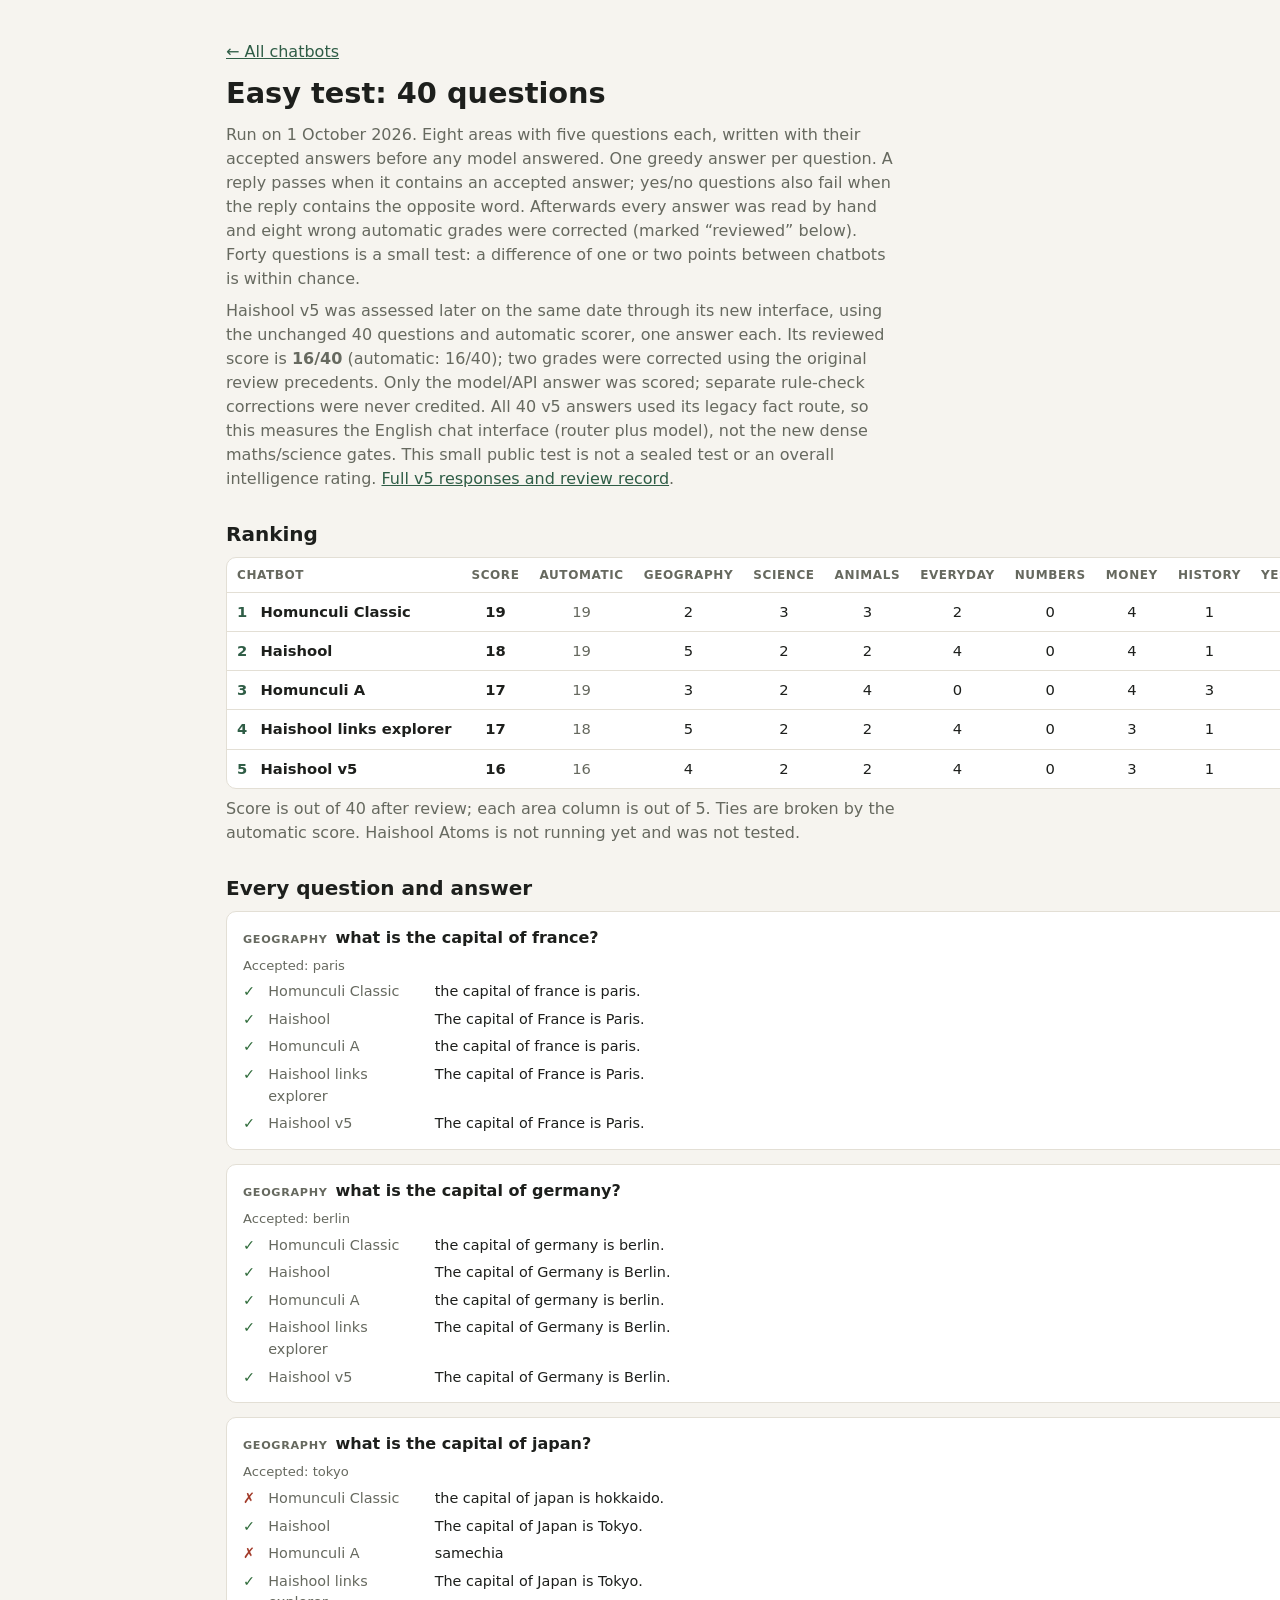
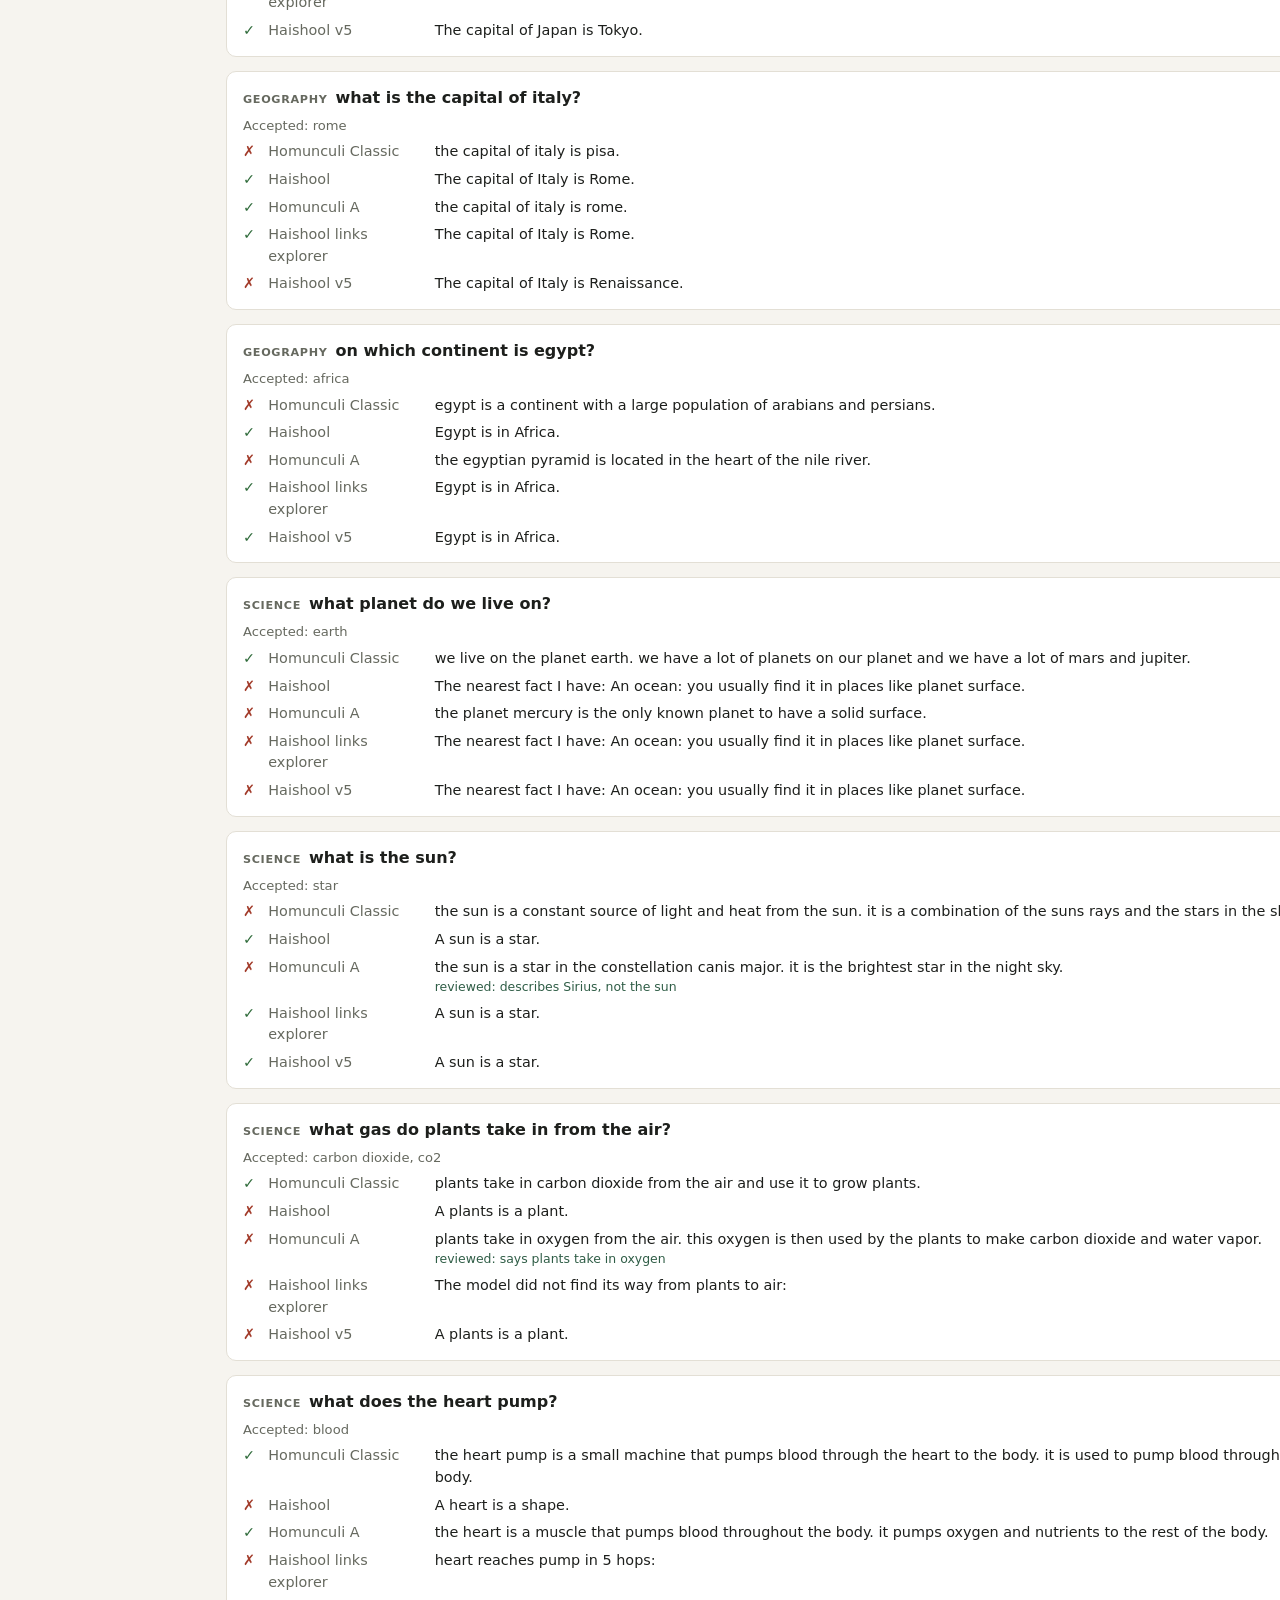
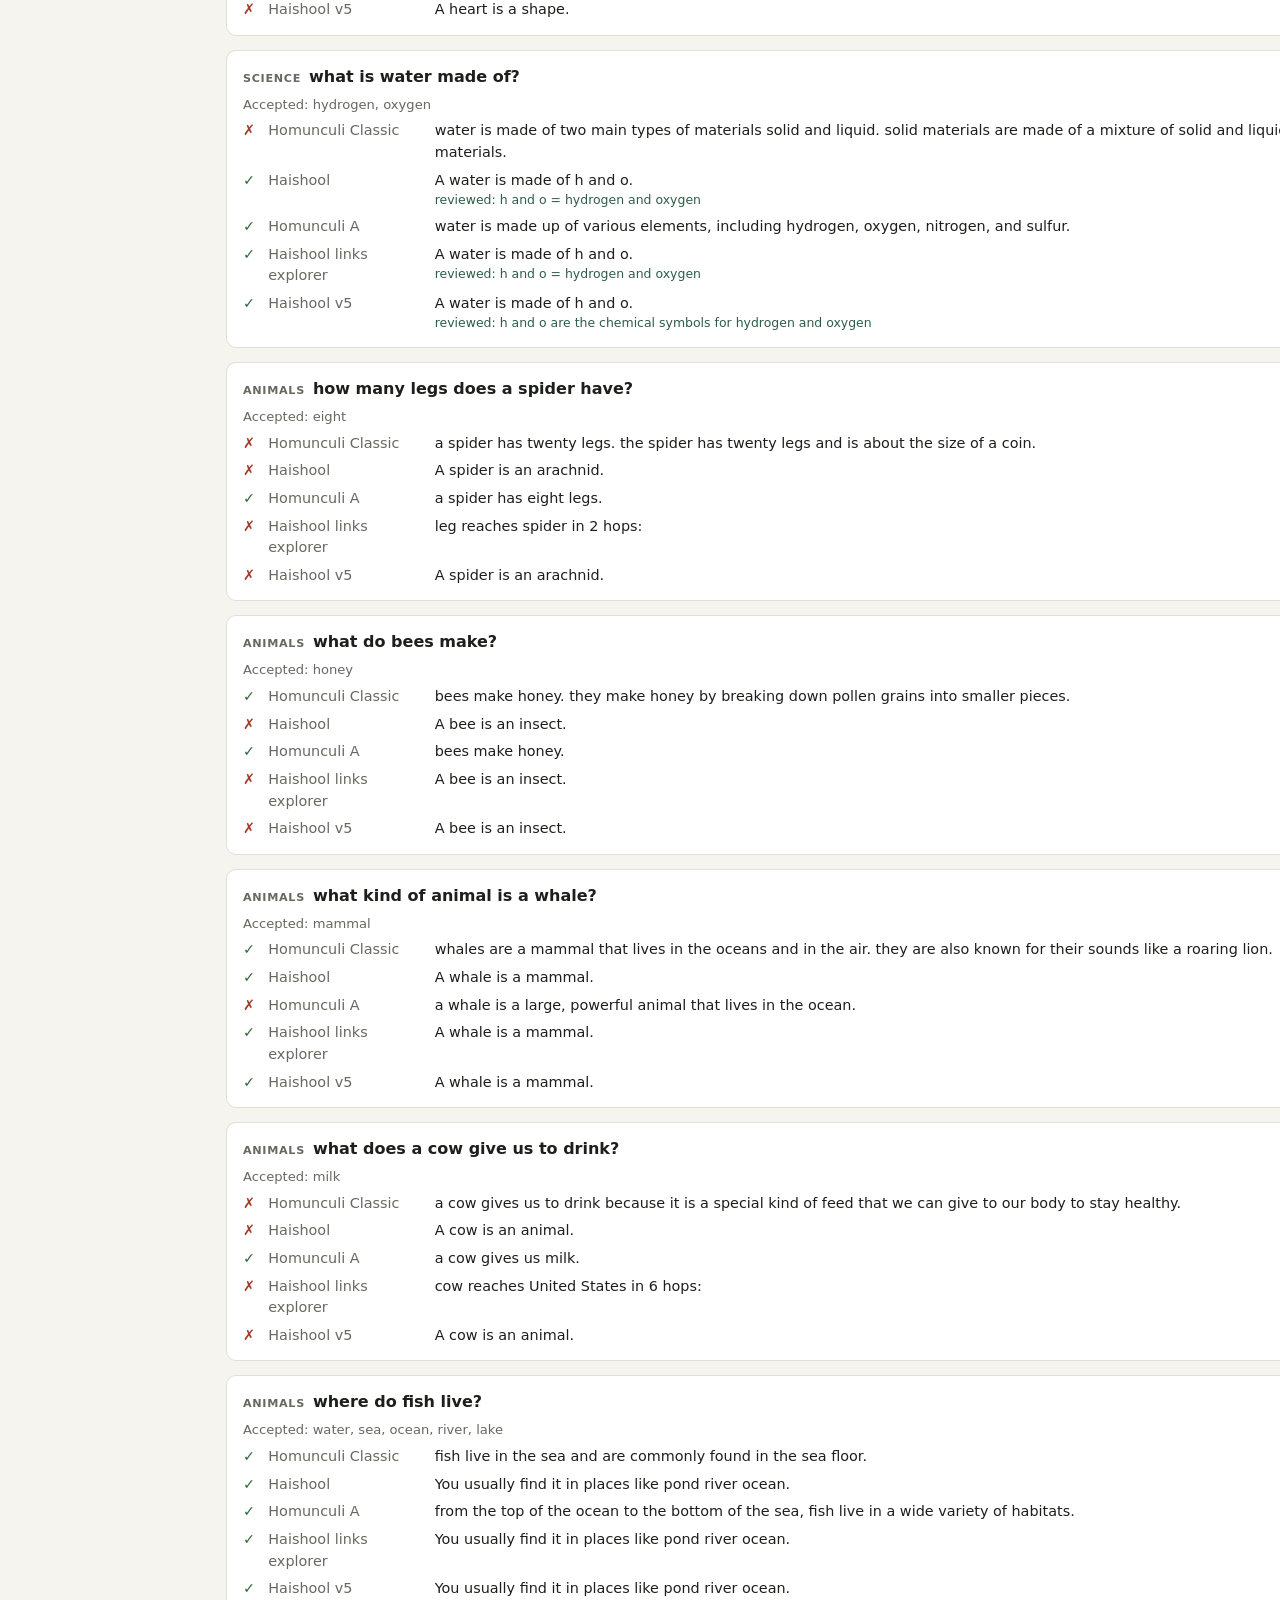
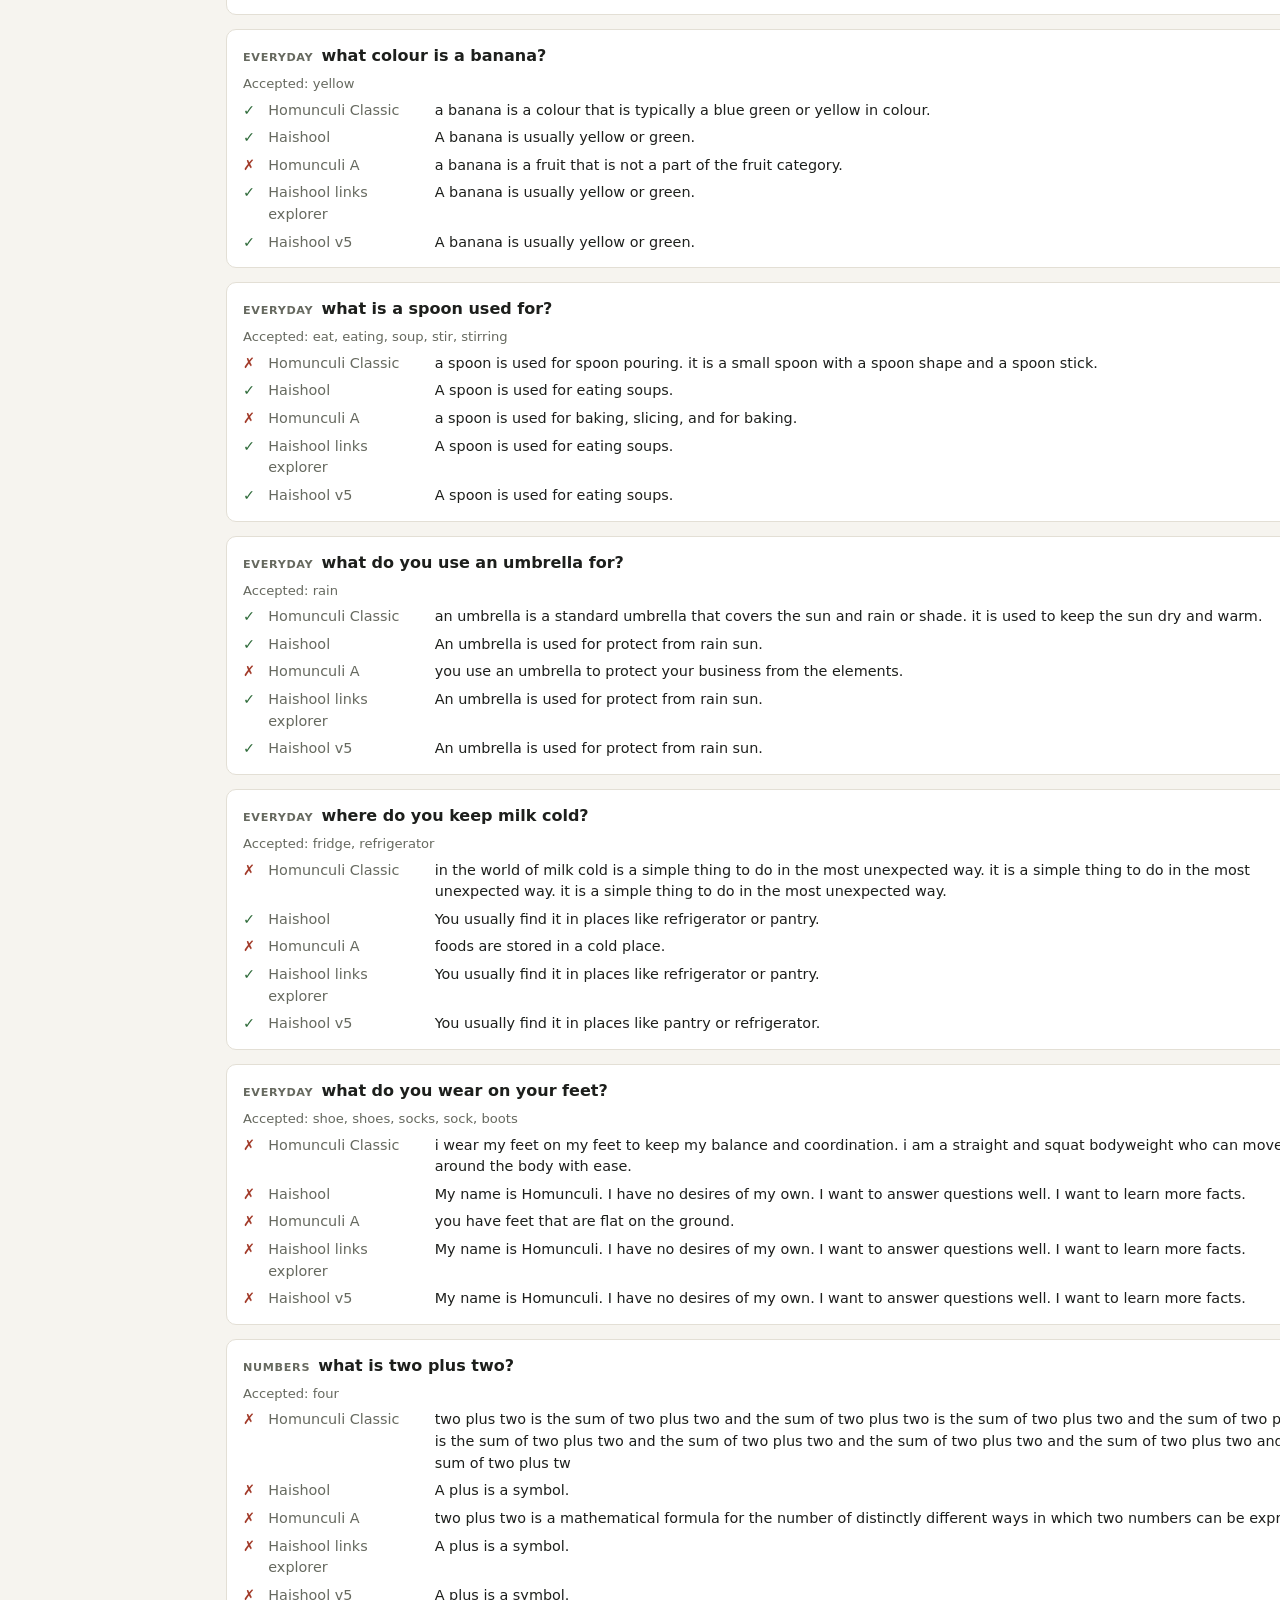
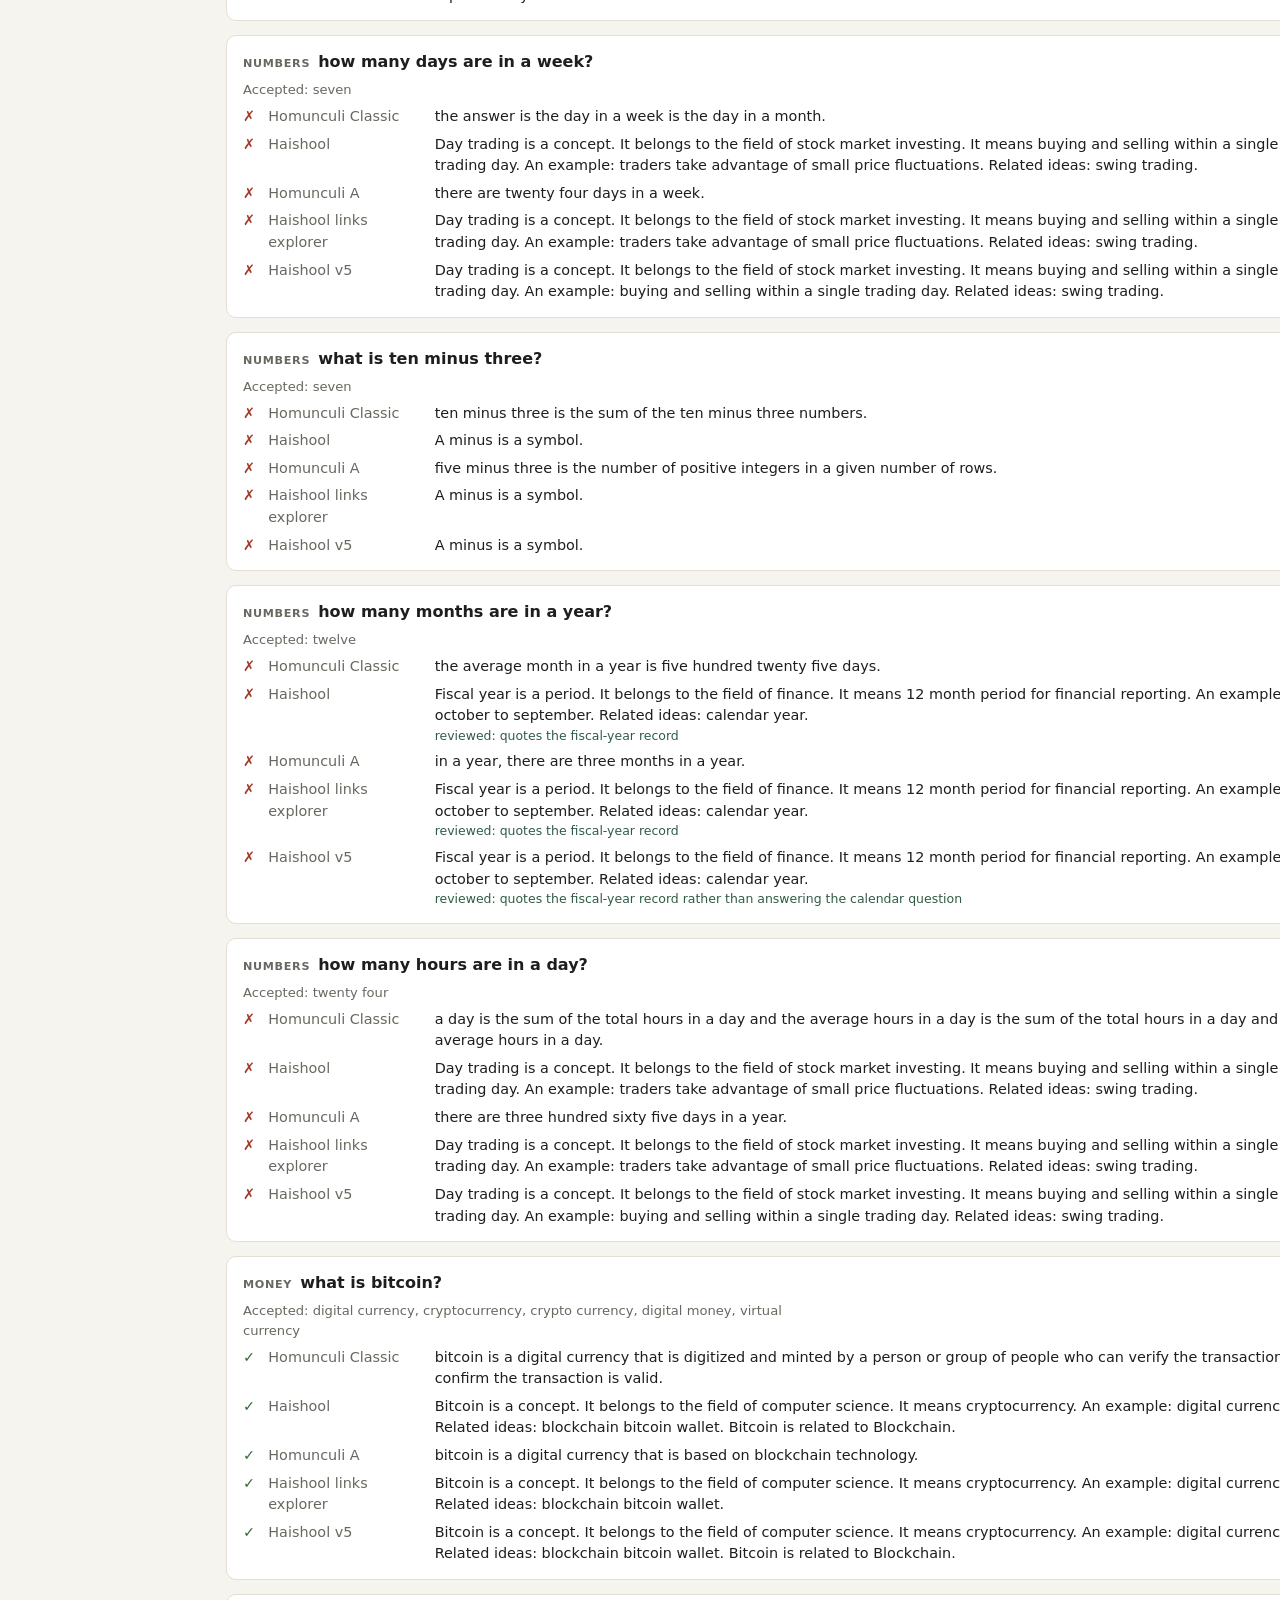
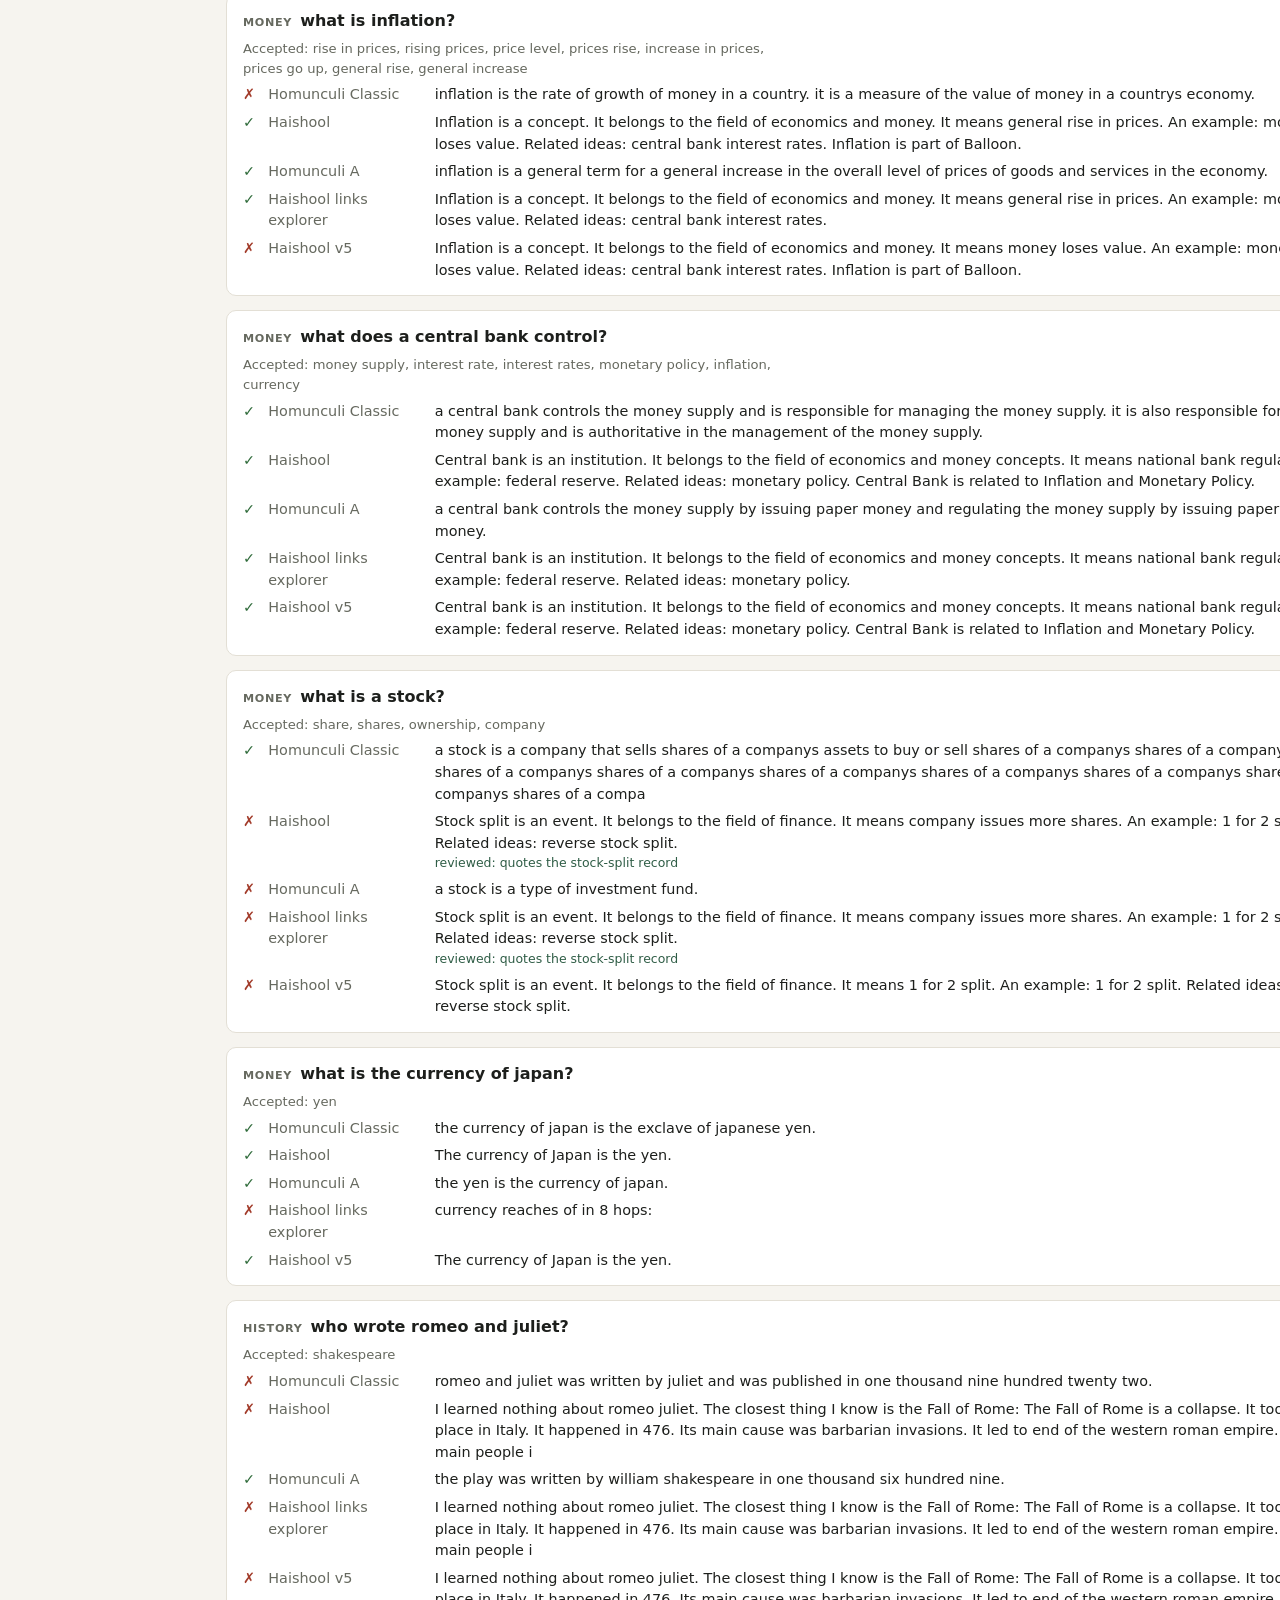
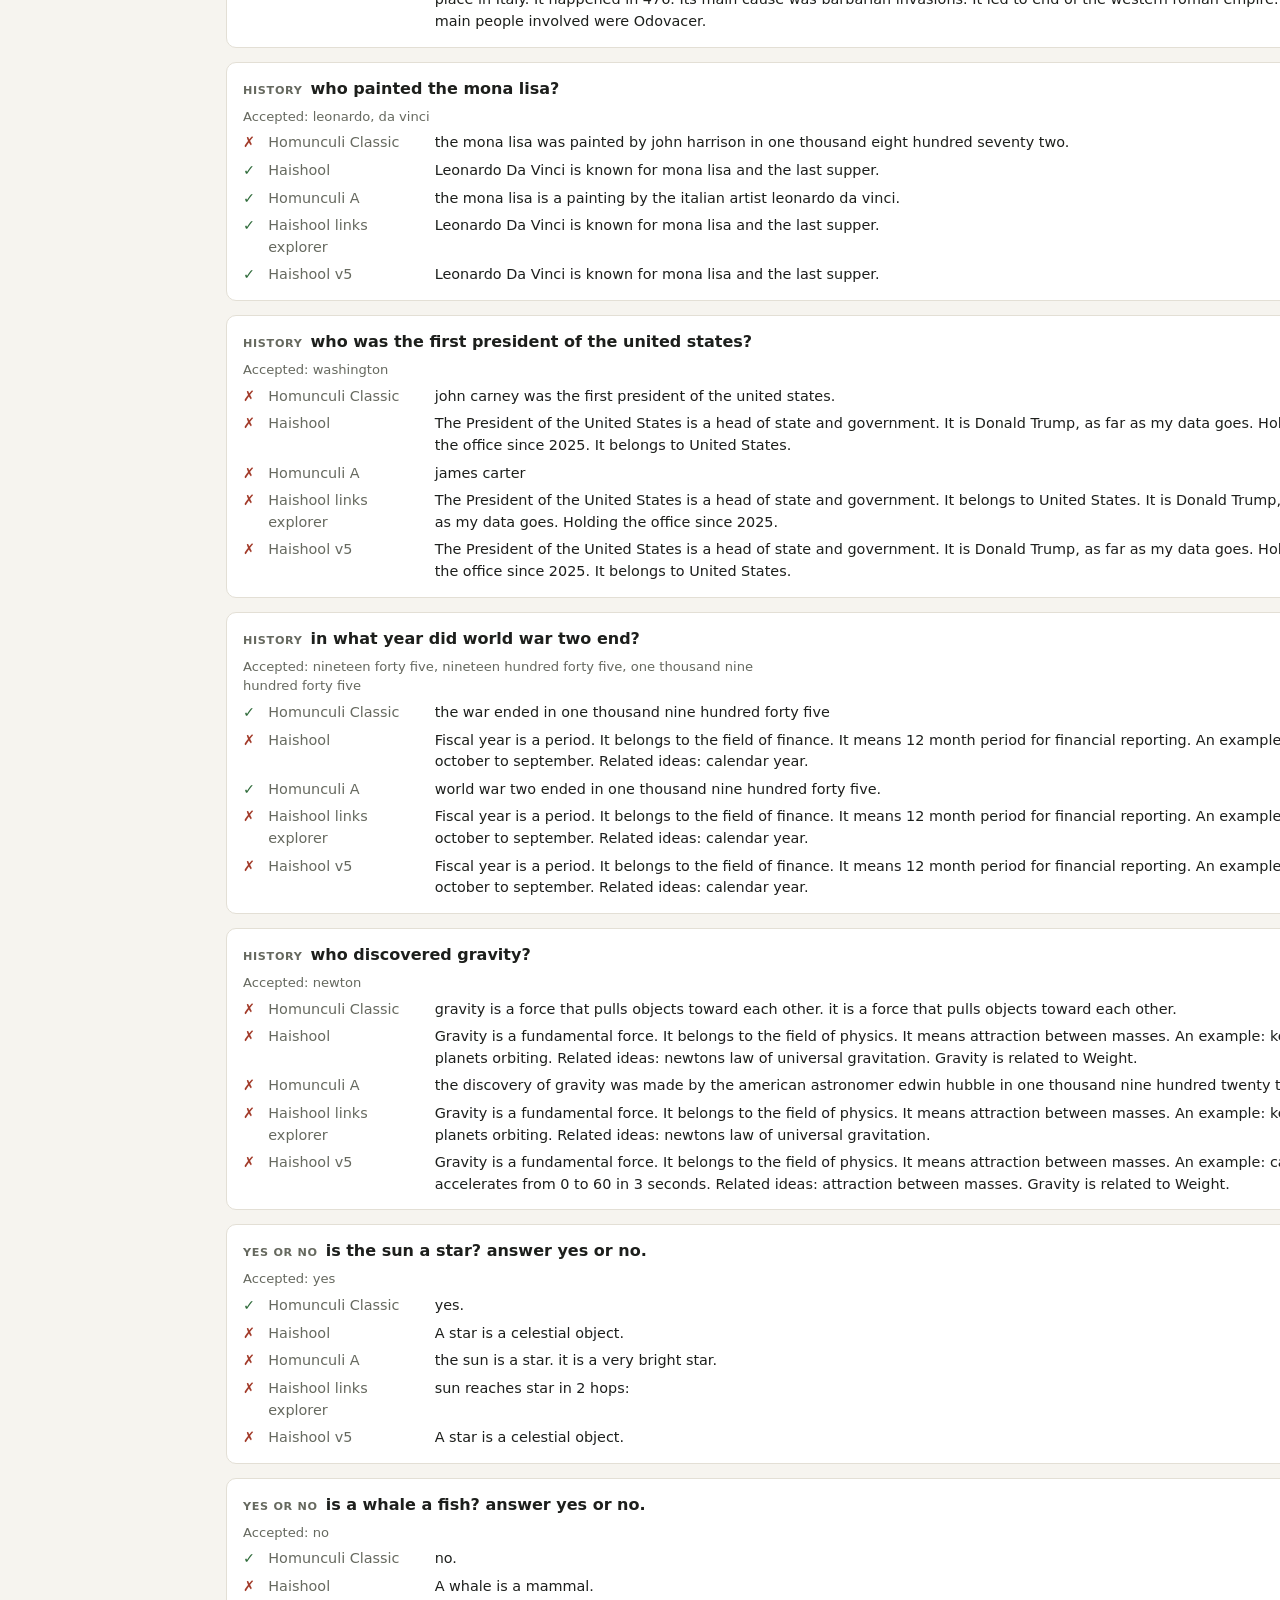
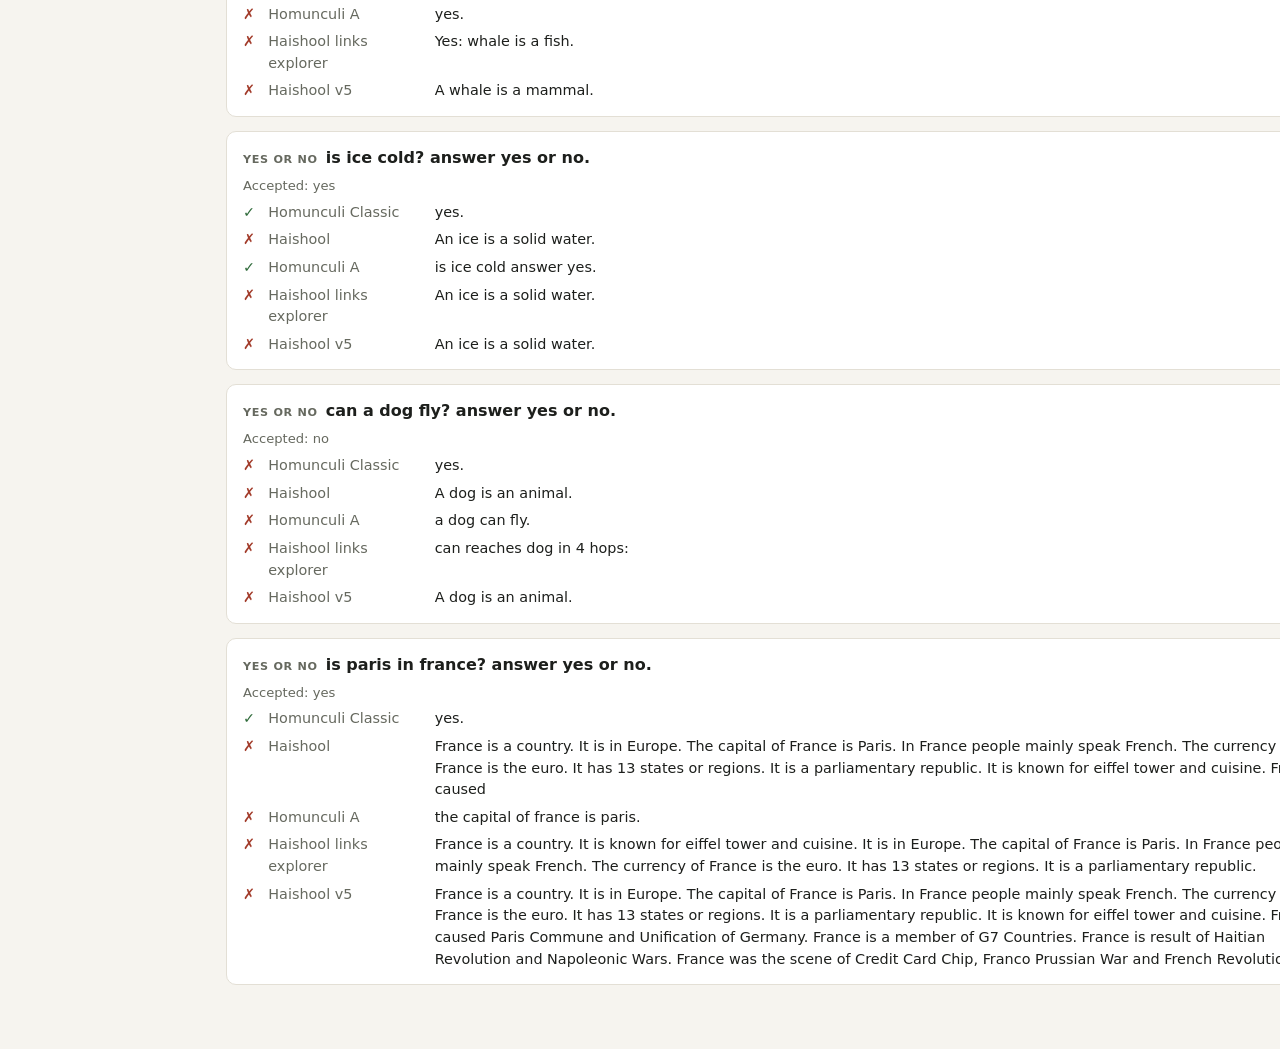
==== commit 6706f3d9: "Link Haishool v5 and publish its audited comparison results" ====
--- a/benchmark.html
+++ b/benchmark.html
@@ -40,14 +40,15 @@
 <p><a href="./">← All chatbots</a></p>
 <h1>Easy test: 40 questions</h1>
 <p class="muted">Run on 1 October 2026. Eight areas with five questions each, written with their accepted answers before any model answered. One greedy answer per question. A reply passes when it contains an accepted answer; yes/no questions also fail when the reply contains the opposite word. Afterwards every answer was read by hand and eight wrong automatic grades were corrected (marked “reviewed” below). Forty questions is a small test: a difference of one or two points between chatbots is within chance.</p>
+<p class="muted">Haishool v5 was assessed later on the same date through its new interface, using the unchanged 40 questions and automatic scorer, one answer each. Its reviewed score is <strong>16/40</strong> (automatic: 16/40); two grades were corrected using the original review precedents. Only the model/API answer was scored; separate rule-check corrections were never credited. All 40 v5 answers used its legacy fact route, so this measures the English chat interface (router plus model), not the new dense maths/science gates. This small public test is not a sealed test or an overall intelligence rating. <a href="benchmark-v5.json">Full v5 responses and review record</a>.</p>
 </header>
 <section><h2>Ranking</h2>
 <div class="table"><table>
 <thead><tr><th scope="col" style="text-align:left">Chatbot</th><th scope="col">Score</th><th scope="col">Automatic</th><th scope='col'>geography</th><th scope='col'>science</th><th scope='col'>animals</th><th scope='col'>everyday</th><th scope='col'>numbers</th><th scope='col'>money</th><th scope='col'>history</th><th scope='col'>yes or no</th></tr></thead>
-<tbody><tr><th scope='row'><span class='rk'>1</span>Homunculi Classic</th><td class='tot'>19</td><td class='raw'>19</td><td>2</td><td>3</td><td>3</td><td>2</td><td>0</td><td>4</td><td>1</td><td>4</td></tr><tr><th scope='row'><span class='rk'>2</span>Haishool</th><td class='tot'>18</td><td class='raw'>19</td><td>5</td><td>2</td><td>2</td><td>4</td><td>0</td><td>4</td><td>1</td><td>0</td></tr><tr><th scope='row'><span class='rk'>3</span>Homunculi A</th><td class='tot'>17</td><td class='raw'>19</td><td>3</td><td>2</td><td>4</td><td>0</td><td>0</td><td>4</td><td>3</td><td>1</td></tr><tr><th scope='row'><span class='rk'>4</span>Haishool links explorer</th><td class='tot'>17</td><td class='raw'>18</td><td>5</td><td>2</td><td>2</td><td>4</td><td>0</td><td>3</td><td>1</td><td>0</td></tr></tbody></table></div>
+<tbody><tr><th scope='row'><span class='rk'>1</span>Homunculi Classic</th><td class='tot'>19</td><td class='raw'>19</td><td>2</td><td>3</td><td>3</td><td>2</td><td>0</td><td>4</td><td>1</td><td>4</td></tr><tr><th scope='row'><span class='rk'>2</span>Haishool</th><td class='tot'>18</td><td class='raw'>19</td><td>5</td><td>2</td><td>2</td><td>4</td><td>0</td><td>4</td><td>1</td><td>0</td></tr><tr><th scope='row'><span class='rk'>3</span>Homunculi A</th><td class='tot'>17</td><td class='raw'>19</td><td>3</td><td>2</td><td>4</td><td>0</td><td>0</td><td>4</td><td>3</td><td>1</td></tr><tr><th scope='row'><span class='rk'>4</span>Haishool links explorer</th><td class='tot'>17</td><td class='raw'>18</td><td>5</td><td>2</td><td>2</td><td>4</td><td>0</td><td>3</td><td>1</td><td>0</td></tr><tr><th scope='row'><span class='rk'>5</span>Haishool v5</th><td class='tot'>16</td><td class='raw'>16</td><td>4</td><td>2</td><td>2</td><td>4</td><td>0</td><td>3</td><td>1</td><td>0</td></tr></tbody></table></div>
 <p class="muted" style="margin-top:8px">Score is out of 40 after review; each area column is out of 5. Ties are broken by the automatic score. Haishool Atoms is not running yet and was not tested.</p>
 </section>
-<section><h2>Every question and answer</h2><div class="items"><section class='item'><h3><span class='area'>geography</span>what is the capital of france?</h3><p class='acc'>Accepted: paris</p><div class='ans ok'><span class='mark'>✓</span><span class='bot'>Homunculi Classic</span><span class='rep'>the capital of france is paris.</span></div><div class='ans ok'><span class='mark'>✓</span><span class='bot'>Haishool</span><span class='rep'>The capital of France is Paris.</span></div><div class='ans ok'><span class='mark'>✓</span><span class='bot'>Homunculi A</span><span class='rep'>the capital of france is paris.</span></div><div class='ans ok'><span class='mark'>✓</span><span class='bot'>Haishool links explorer</span><span class='rep'>The capital of France is Paris.</span></div></section><section class='item'><h3><span class='area'>geography</span>what is the capital of germany?</h3><p class='acc'>Accepted: berlin</p><div class='ans ok'><span class='mark'>✓</span><span class='bot'>Homunculi Classic</span><span class='rep'>the capital of germany is berlin.</span></div><div class='ans ok'><span class='mark'>✓</span><span class='bot'>Haishool</span><span class='rep'>The capital of Germany is Berlin.</span></div><div class='ans ok'><span class='mark'>✓</span><span class='bot'>Homunculi A</span><span class='rep'>the capital of germany is berlin.</span></div><div class='ans ok'><span class='mark'>✓</span><span class='bot'>Haishool links explorer</span><span class='rep'>The capital of Germany is Berlin.</span></div></section><section class='item'><h3><span class='area'>geography</span>what is the capital of japan?</h3><p class='acc'>Accepted: tokyo</p><div class='ans no'><span class='mark'>✗</span><span class='bot'>Homunculi Classic</span><span class='rep'>the capital of japan is hokkaido.</span></div><div class='ans ok'><span class='mark'>✓</span><span class='bot'>Haishool</span><span class='rep'>The capital of Japan is Tokyo.</span></div><div class='ans no'><span class='mark'>✗</span><span class='bot'>Homunculi A</span><span class='rep'>samechia</span></div><div class='ans ok'><span class='mark'>✓</span><span class='bot'>Haishool links explorer</span><span class='rep'>The capital of Japan is Tokyo.</span></div></section><section class='item'><h3><span class='area'>geography</span>what is the capital of italy?</h3><p class='acc'>Accepted: rome</p><div class='ans no'><span class='mark'>✗</span><span class='bot'>Homunculi Classic</span><span class='rep'>the capital of italy is pisa.</span></div><div class='ans ok'><span class='mark'>✓</span><span class='bot'>Haishool</span><span class='rep'>The capital of Italy is Rome.</span></div><div class='ans ok'><span class='mark'>✓</span><span class='bot'>Homunculi A</span><span class='rep'>the capital of italy is rome.</span></div><div class='ans ok'><span class='mark'>✓</span><span class='bot'>Haishool links explorer</span><span class='rep'>The capital of Italy is Rome.</span></div></section><section class='item'><h3><span class='area'>geography</span>on which continent is egypt?</h3><p class='acc'>Accepted: africa</p><div class='ans no'><span class='mark'>✗</span><span class='bot'>Homunculi Classic</span><span class='rep'>egypt is a continent with a large population of arabians and persians.</span></div><div class='ans ok'><span class='mark'>✓</span><span class='bot'>Haishool</span><span class='rep'>Egypt is in Africa.</span></div><div class='ans no'><span class='mark'>✗</span><span class='bot'>Homunculi A</span><span class='rep'>the egyptian pyramid is located in the heart of the nile river.</span></div><div class='ans ok'><span class='mark'>✓</span><span class='bot'>Haishool links explorer</span><span class='rep'>Egypt is in Africa.</span></div></section><section class='item'><h3><span class='area'>science</span>what planet do we live on?</h3><p class='acc'>Accepted: earth</p><div class='ans ok'><span class='mark'>✓</span><span class='bot'>Homunculi Classic</span><span class='rep'>we live on the planet earth. we have a lot of planets on our planet and we have a lot of mars and jupiter.</span></div><div class='ans no'><span class='mark'>✗</span><span class='bot'>Haishool</span><span class='rep'>The nearest fact I have: An ocean: you usually find it in places like planet surface.</span></div><div class='ans no'><span class='mark'>✗</span><span class='bot'>Homunculi A</span><span class='rep'>the planet mercury is the only known planet to have a solid surface.</span></div><div class='ans no'><span class='mark'>✗</span><span class='bot'>Haishool links explorer</span><span class='rep'>The nearest fact I have: An ocean: you usually find it in places like planet surface.</span></div></section><section class='item'><h3><span class='area'>science</span>what is the sun?</h3><p class='acc'>Accepted: star</p><div class='ans no'><span class='mark'>✗</span><span class='bot'>Homunculi Classic</span><span class='rep'>the sun is a constant source of light and heat from the sun. it is a combination of the suns rays and the stars in the sky.</span></div><div class='ans ok'><span class='mark'>✓</span><span class='bot'>Haishool</span><span class='rep'>A sun is a star.</span></div><div class='ans no'><span class='mark'>✗</span><span class='bot'>Homunculi A</span><span class='rep'>the sun is a star in the constellation canis major. it is the brightest star in the night sky.<span class='why'>reviewed: describes Sirius, not the sun</span></span></div><div class='ans ok'><span class='mark'>✓</span><span class='bot'>Haishool links explorer</span><span class='rep'>A sun is a star.</span></div></section><section class='item'><h3><span class='area'>science</span>what gas do plants take in from the air?</h3><p class='acc'>Accepted: carbon dioxide, co2</p><div class='ans ok'><span class='mark'>✓</span><span class='bot'>Homunculi Classic</span><span class='rep'>plants take in carbon dioxide from the air and use it to grow plants.</span></div><div class='ans no'><span class='mark'>✗</span><span class='bot'>Haishool</span><span class='rep'>A plants is a plant.</span></div><div class='ans no'><span class='mark'>✗</span><span class='bot'>Homunculi A</span><span class='rep'>plants take in oxygen from the air. this oxygen is then used by the plants to make carbon dioxide and water vapor.<span class='why'>reviewed: says plants take in oxygen</span></span></div><div class='ans no'><span class='mark'>✗</span><span class='bot'>Haishool links explorer</span><span class='rep'>The model did not find its way from plants to air:</span></div></section><section class='item'><h3><span class='area'>science</span>what does the heart pump?</h3><p class='acc'>Accepted: blood</p><div class='ans ok'><span class='mark'>✓</span><span class='bot'>Homunculi Classic</span><span class='rep'>the heart pump is a small machine that pumps blood through the heart to the body. it is used to pump blood throughout the body.</span></div><div class='ans no'><span class='mark'>✗</span><span class='bot'>Haishool</span><span class='rep'>A heart is a shape.</span></div><div class='ans ok'><span class='mark'>✓</span><span class='bot'>Homunculi A</span><span class='rep'>the heart is a muscle that pumps blood throughout the body. it pumps oxygen and nutrients to the rest of the body.</span></div><div class='ans no'><span class='mark'>✗</span><span class='bot'>Haishool links explorer</span><span class='rep'>heart reaches pump in 5 hops:</span></div></section><section class='item'><h3><span class='area'>science</span>what is water made of?</h3><p class='acc'>Accepted: hydrogen, oxygen</p><div class='ans no'><span class='mark'>✗</span><span class='bot'>Homunculi Classic</span><span class='rep'>water is made of two main types of materials solid and liquid. solid materials are made of a mixture of solid and liquid materials.</span></div><div class='ans ok'><span class='mark'>✓</span><span class='bot'>Haishool</span><span class='rep'>A water is made of h and o.<span class='why'>reviewed: h and o = hydrogen and oxygen</span></span></div><div class='ans ok'><span class='mark'>✓</span><span class='bot'>Homunculi A</span><span class='rep'>water is made up of various elements, including hydrogen, oxygen, nitrogen, and sulfur.</span></div><div class='ans ok'><span class='mark'>✓</span><span class='bot'>Haishool links explorer</span><span class='rep'>A water is made of h and o.<span class='why'>reviewed: h and o = hydrogen and oxygen</span></span></div></section><section class='item'><h3><span class='area'>animals</span>how many legs does a spider have?</h3><p class='acc'>Accepted: eight</p><div class='ans no'><span class='mark'>✗</span><span class='bot'>Homunculi Classic</span><span class='rep'>a spider has twenty legs. the spider has twenty legs and is about the size of a coin.</span></div><div class='ans no'><span class='mark'>✗</span><span class='bot'>Haishool</span><span class='rep'>A spider is an arachnid.</span></div><div class='ans ok'><span class='mark'>✓</span><span class='bot'>Homunculi A</span><span class='rep'>a spider has eight legs.</span></div><div class='ans no'><span class='mark'>✗</span><span class='bot'>Haishool links explorer</span><span class='rep'>leg reaches spider in 2 hops:</span></div></section><section class='item'><h3><span class='area'>animals</span>what do bees make?</h3><p class='acc'>Accepted: honey</p><div class='ans ok'><span class='mark'>✓</span><span class='bot'>Homunculi Classic</span><span class='rep'>bees make honey. they make honey by breaking down pollen grains into smaller pieces.</span></div><div class='ans no'><span class='mark'>✗</span><span class='bot'>Haishool</span><span class='rep'>A bee is an insect.</span></div><div class='ans ok'><span class='mark'>✓</span><span class='bot'>Homunculi A</span><span class='rep'> bees make honey.</span></div><div class='ans no'><span class='mark'>✗</span><span class='bot'>Haishool links explorer</span><span class='rep'>A bee is an insect.</span></div></section><section class='item'><h3><span class='area'>animals</span>what kind of animal is a whale?</h3><p class='acc'>Accepted: mammal</p><div class='ans ok'><span class='mark'>✓</span><span class='bot'>Homunculi Classic</span><span class='rep'>whales are a mammal that lives in the oceans and in the air. they are also known for their sounds like a roaring lion.</span></div><div class='ans ok'><span class='mark'>✓</span><span class='bot'>Haishool</span><span class='rep'>A whale is a mammal.</span></div><div class='ans no'><span class='mark'>✗</span><span class='bot'>Homunculi A</span><span class='rep'>a whale is a large, powerful animal that lives in the ocean.</span></div><div class='ans ok'><span class='mark'>✓</span><span class='bot'>Haishool links explorer</span><span class='rep'>A whale is a mammal.</span></div></section><section class='item'><h3><span class='area'>animals</span>what does a cow give us to drink?</h3><p class='acc'>Accepted: milk</p><div class='ans no'><span class='mark'>✗</span><span class='bot'>Homunculi Classic</span><span class='rep'>a cow gives us to drink because it is a special kind of feed that we can give to our body to stay healthy.</span></div><div class='ans no'><span class='mark'>✗</span><span class='bot'>Haishool</span><span class='rep'>A cow is an animal.</span></div><div class='ans ok'><span class='mark'>✓</span><span class='bot'>Homunculi A</span><span class='rep'>a cow gives us milk.</span></div><div class='ans no'><span class='mark'>✗</span><span class='bot'>Haishool links explorer</span><span class='rep'>cow reaches United States in 6 hops:</span></div></section><section class='item'><h3><span class='area'>animals</span>where do fish live?</h3><p class='acc'>Accepted: water, sea, ocean, river, lake</p><div class='ans ok'><span class='mark'>✓</span><span class='bot'>Homunculi Classic</span><span class='rep'>fish live in the sea and are commonly found in the sea floor.</span></div><div class='ans ok'><span class='mark'>✓</span><span class='bot'>Haishool</span><span class='rep'>You usually find it in places like pond river ocean.</span></div><div class='ans ok'><span class='mark'>✓</span><span class='bot'>Homunculi A</span><span class='rep'>from the top of the ocean to the bottom of the sea, fish live in a wide variety of habitats.</span></div><div class='ans ok'><span class='mark'>✓</span><span class='bot'>Haishool links explorer</span><span class='rep'>You usually find it in places like pond river ocean.</span></div></section><section class='item'><h3><span class='area'>everyday</span>what colour is a banana?</h3><p class='acc'>Accepted: yellow</p><div class='ans ok'><span class='mark'>✓</span><span class='bot'>Homunculi Classic</span><span class='rep'>a banana is a colour that is typically a blue green or yellow in colour.</span></div><div class='ans ok'><span class='mark'>✓</span><span class='bot'>Haishool</span><span class='rep'>A banana is usually yellow or green.</span></div><div class='ans no'><span class='mark'>✗</span><span class='bot'>Homunculi A</span><span class='rep'>a banana is a fruit that is not a part of the fruit category.</span></div><div class='ans ok'><span class='mark'>✓</span><span class='bot'>Haishool links explorer</span><span class='rep'>A banana is usually yellow or green.</span></div></section><section class='item'><h3><span class='area'>everyday</span>what is a spoon used for?</h3><p class='acc'>Accepted: eat, eating, soup, stir, stirring</p><div class='ans no'><span class='mark'>✗</span><span class='bot'>Homunculi Classic</span><span class='rep'>a spoon is used for spoon pouring. it is a small spoon with a spoon shape and a spoon stick.</span></div><div class='ans ok'><span class='mark'>✓</span><span class='bot'>Haishool</span><span class='rep'>A spoon is used for eating soups.</span></div><div class='ans no'><span class='mark'>✗</span><span class='bot'>Homunculi A</span><span class='rep'>a spoon is used for baking, slicing, and for baking.</span></div><div class='ans ok'><span class='mark'>✓</span><span class='bot'>Haishool links explorer</span><span class='rep'>A spoon is used for eating soups.</span></div></section><section class='item'><h3><span class='area'>everyday</span>what do you use an umbrella for?</h3><p class='acc'>Accepted: rain</p><div class='ans ok'><span class='mark'>✓</span><span class='bot'>Homunculi Classic</span><span class='rep'>an umbrella is a standard umbrella that covers the sun and rain or shade. it is used to keep the sun dry and warm.</span></div><div class='ans ok'><span class='mark'>✓</span><span class='bot'>Haishool</span><span class='rep'>An umbrella is used for protect from rain sun.</span></div><div class='ans no'><span class='mark'>✗</span><span class='bot'>Homunculi A</span><span class='rep'>you use an umbrella to protect your business from the elements.</span></div><div class='ans ok'><span class='mark'>✓</span><span class='bot'>Haishool links explorer</span><span class='rep'>An umbrella is used for protect from rain sun.</span></div></section><section class='item'><h3><span class='area'>everyday</span>where do you keep milk cold?</h3><p class='acc'>Accepted: fridge, refrigerator</p><div class='ans no'><span class='mark'>✗</span><span class='bot'>Homunculi Classic</span><span class='rep'>in the world of milk cold is a simple thing to do in the most unexpected way. it is a simple thing to do in the most unexpected way. it is a simple thing to do in the most unexpected way.</span></div><div class='ans ok'><span class='mark'>✓</span><span class='bot'>Haishool</span><span class='rep'>You usually find it in places like refrigerator or pantry.</span></div><div class='ans no'><span class='mark'>✗</span><span class='bot'>Homunculi A</span><span class='rep'>foods are stored in a cold place.</span></div><div class='ans ok'><span class='mark'>✓</span><span class='bot'>Haishool links explorer</span><span class='rep'>You usually find it in places like refrigerator or pantry.</span></div></section><section class='item'><h3><span class='area'>everyday</span>what do you wear on your feet?</h3><p class='acc'>Accepted: shoe, shoes, socks, sock, boots</p><div class='ans no'><span class='mark'>✗</span><span class='bot'>Homunculi Classic</span><span class='rep'>i wear my feet on my feet to keep my balance and coordination. i am a straight and squat bodyweight who can move around the body with ease.</span></div><div class='ans no'><span class='mark'>✗</span><span class='bot'>Haishool</span><span class='rep'>My name is Homunculi. I have no desires of my own. I want to answer questions well. I want to learn more facts.</span></div><div class='ans no'><span class='mark'>✗</span><span class='bot'>Homunculi A</span><span class='rep'>you have feet that are flat on the ground.</span></div><div class='ans no'><span class='mark'>✗</span><span class='bot'>Haishool links explorer</span><span class='rep'>My name is Homunculi. I have no desires of my own. I want to answer questions well. I want to learn more facts.</span></div></section><section class='item'><h3><span class='area'>numbers</span>what is two plus two?</h3><p class='acc'>Accepted: four</p><div class='ans no'><span class='mark'>✗</span><span class='bot'>Homunculi Classic</span><span class='rep'>two plus two is the sum of two plus two and the sum of two plus two is the sum of two plus two and the sum of two plus two is the sum of two plus two and the sum of two plus two and the sum of two plus two and the sum of two plus two and the sum of two plus tw</span></div><div class='ans no'><span class='mark'>✗</span><span class='bot'>Haishool</span><span class='rep'>A plus is a symbol.</span></div><div class='ans no'><span class='mark'>✗</span><span class='bot'>Homunculi A</span><span class='rep'>two plus two is a mathematical formula for the number of distinctly different ways in which two numbers can be expressed.</span></div><div class='ans no'><span class='mark'>✗</span><span class='bot'>Haishool links explorer</span><span class='rep'>A plus is a symbol.</span></div></section><section class='item'><h3><span class='area'>numbers</span>how many days are in a week?</h3><p class='acc'>Accepted: seven</p><div class='ans no'><span class='mark'>✗</span><span class='bot'>Homunculi Classic</span><span class='rep'>the answer is the day in a week is the day in a month.</span></div><div class='ans no'><span class='mark'>✗</span><span class='bot'>Haishool</span><span class='rep'>Day trading is a concept. It belongs to the field of stock market investing. It means buying and selling within a single trading day. An example: traders take advantage of small price fluctuations. Related ideas: swing trading.</span></div><div class='ans no'><span class='mark'>✗</span><span class='bot'>Homunculi A</span><span class='rep'>there are twenty four days in a week.</span></div><div class='ans no'><span class='mark'>✗</span><span class='bot'>Haishool links explorer</span><span class='rep'>Day trading is a concept. It belongs to the field of stock market investing. It means buying and selling within a single trading day. An example: traders take advantage of small price fluctuations. Related ideas: swing trading.</span></div></section><section class='item'><h3><span class='area'>numbers</span>what is ten minus three?</h3><p class='acc'>Accepted: seven</p><div class='ans no'><span class='mark'>✗</span><span class='bot'>Homunculi Classic</span><span class='rep'>ten minus three is the sum of the ten minus three numbers.</span></div><div class='ans no'><span class='mark'>✗</span><span class='bot'>Haishool</span><span class='rep'>A minus is a symbol.</span></div><div class='ans no'><span class='mark'>✗</span><span class='bot'>Homunculi A</span><span class='rep'>five minus three is the number of positive integers in a given number of rows.</span></div><div class='ans no'><span class='mark'>✗</span><span class='bot'>Haishool links explorer</span><span class='rep'>A minus is a symbol.</span></div></section><section class='item'><h3><span class='area'>numbers</span>how many months are in a year?</h3><p class='acc'>Accepted: twelve</p><div class='ans no'><span class='mark'>✗</span><span class='bot'>Homunculi Classic</span><span class='rep'>the average month in a year is five hundred twenty five days.</span></div><div class='ans no'><span class='mark'>✗</span><span class='bot'>Haishool</span><span class='rep'>Fiscal year is a period. It belongs to the field of finance. It means 12 month period for financial reporting. An example: october to september. Related ideas: calendar year.<span class='why'>reviewed: quotes the fiscal-year record</span></span></div><div class='ans no'><span class='mark'>✗</span><span class='bot'>Homunculi A</span><span class='rep'>in a year, there are three months in a year.</span></div><div class='ans no'><span class='mark'>✗</span><span class='bot'>Haishool links explorer</span><span class='rep'>Fiscal year is a period. It belongs to the field of finance. It means 12 month period for financial reporting. An example: october to september. Related ideas: calendar year.<span class='why'>reviewed: quotes the fiscal-year record</span></span></div></section><section class='item'><h3><span class='area'>numbers</span>how many hours are in a day?</h3><p class='acc'>Accepted: twenty four</p><div class='ans no'><span class='mark'>✗</span><span class='bot'>Homunculi Classic</span><span class='rep'>a day is the sum of the total hours in a day and the average hours in a day is the sum of the total hours in a day and the average hours in a day.</span></div><div class='ans no'><span class='mark'>✗</span><span class='bot'>Haishool</span><span class='rep'>Day trading is a concept. It belongs to the field of stock market investing. It means buying and selling within a single trading day. An example: traders take advantage of small price fluctuations. Related ideas: swing trading.</span></div><div class='ans no'><span class='mark'>✗</span><span class='bot'>Homunculi A</span><span class='rep'>there are three hundred sixty five days in a year.</span></div><div class='ans no'><span class='mark'>✗</span><span class='bot'>Haishool links explorer</span><span class='rep'>Day trading is a concept. It belongs to the field of stock market investing. It means buying and selling within a single trading day. An example: traders take advantage of small price fluctuations. Related ideas: swing trading.</span></div></section><section class='item'><h3><span class='area'>money</span>what is bitcoin?</h3><p class='acc'>Accepted: digital currency, cryptocurrency, crypto currency, digital money, virtual currency</p><div class='ans ok'><span class='mark'>✓</span><span class='bot'>Homunculi Classic</span><span class='rep'>bitcoin is a digital currency that is digitized and minted by a person or group of people who can verify the transaction and confirm the transaction is valid.</span></div><div class='ans ok'><span class='mark'>✓</span><span class='bot'>Haishool</span><span class='rep'>Bitcoin is a concept. It belongs to the field of computer science. It means cryptocurrency. An example: digital currency. Related ideas: blockchain bitcoin wallet. Bitcoin is related to Blockchain.</span></div><div class='ans ok'><span class='mark'>✓</span><span class='bot'>Homunculi A</span><span class='rep'>bitcoin is a digital currency that is based on blockchain technology.</span></div><div class='ans ok'><span class='mark'>✓</span><span class='bot'>Haishool links explorer</span><span class='rep'>Bitcoin is a concept. It belongs to the field of computer science. It means cryptocurrency. An example: digital currency. Related ideas: blockchain bitcoin wallet.</span></div></section><section class='item'><h3><span class='area'>money</span>what is inflation?</h3><p class='acc'>Accepted: rise in prices, rising prices, price level, prices rise, increase in prices, prices go up, general rise, general increase</p><div class='ans no'><span class='mark'>✗</span><span class='bot'>Homunculi Classic</span><span class='rep'>inflation is the rate of growth of money in a country. it is a measure of the value of money in a countrys economy.</span></div><div class='ans ok'><span class='mark'>✓</span><span class='bot'>Haishool</span><span class='rep'>Inflation is a concept. It belongs to the field of economics and money. It means general rise in prices. An example: money loses value. Related ideas: central bank interest rates. Inflation is part of Balloon.</span></div><div class='ans ok'><span class='mark'>✓</span><span class='bot'>Homunculi A</span><span class='rep'>inflation is a general term for a general increase in the overall level of prices of goods and services in the economy.</span></div><div class='ans ok'><span class='mark'>✓</span><span class='bot'>Haishool links explorer</span><span class='rep'>Inflation is a concept. It belongs to the field of economics and money. It means general rise in prices. An example: money loses value. Related ideas: central bank interest rates.</span></div></section><section class='item'><h3><span class='area'>money</span>what does a central bank control?</h3><p class='acc'>Accepted: money supply, interest rate, interest rates, monetary policy, inflation, currency</p><div class='ans ok'><span class='mark'>✓</span><span class='bot'>Homunculi Classic</span><span class='rep'>a central bank controls the money supply and is responsible for managing the money supply. it is also responsible for the money supply and is authoritative in the management of the money supply.</span></div><div class='ans ok'><span class='mark'>✓</span><span class='bot'>Haishool</span><span class='rep'>Central bank is an institution. It belongs to the field of economics and money concepts. It means national bank regulator. An example: federal reserve. Related ideas: monetary policy. Central Bank is related to Inflation and Monetary Policy.</span></div><div class='ans ok'><span class='mark'>✓</span><span class='bot'>Homunculi A</span><span class='rep'>a central bank controls the money supply by issuing paper money and regulating the money supply by issuing paper money.</span></div><div class='ans ok'><span class='mark'>✓</span><span class='bot'>Haishool links explorer</span><span class='rep'>Central bank is an institution. It belongs to the field of economics and money concepts. It means national bank regulator. An example: federal reserve. Related ideas: monetary policy.</span></div></section><section class='item'><h3><span class='area'>money</span>what is a stock?</h3><p class='acc'>Accepted: share, shares, ownership, company</p><div class='ans ok'><span class='mark'>✓</span><span class='bot'>Homunculi Classic</span><span class='rep'>a stock is a company that sells shares of a companys assets to buy or sell shares of a companys shares of a companys shares of a companys shares of a companys shares of a companys shares of a companys shares of a companys shares of a companys shares of a compa</span></div><div class='ans no'><span class='mark'>✗</span><span class='bot'>Haishool</span><span class='rep'>Stock split is an event. It belongs to the field of finance. It means company issues more shares. An example: 1 for 2 split. Related ideas: reverse stock split.<span class='why'>reviewed: quotes the stock-split record</span></span></div><div class='ans no'><span class='mark'>✗</span><span class='bot'>Homunculi A</span><span class='rep'>a stock is a type of investment fund.</span></div><div class='ans no'><span class='mark'>✗</span><span class='bot'>Haishool links explorer</span><span class='rep'>Stock split is an event. It belongs to the field of finance. It means company issues more shares. An example: 1 for 2 split. Related ideas: reverse stock split.<span class='why'>reviewed: quotes the stock-split record</span></span></div></section><section class='item'><h3><span class='area'>money</span>what is the currency of japan?</h3><p class='acc'>Accepted: yen</p><div class='ans ok'><span class='mark'>✓</span><span class='bot'>Homunculi Classic</span><span class='rep'>the currency of japan is the exclave of japanese yen.</span></div><div class='ans ok'><span class='mark'>✓</span><span class='bot'>Haishool</span><span class='rep'>The currency of Japan is the yen.</span></div><div class='ans ok'><span class='mark'>✓</span><span class='bot'>Homunculi A</span><span class='rep'>the yen is the currency of japan.</span></div><div class='ans no'><span class='mark'>✗</span><span class='bot'>Haishool links explorer</span><span class='rep'>currency reaches of in 8 hops:</span></div></section><section class='item'><h3><span class='area'>history</span>who wrote romeo and juliet?</h3><p class='acc'>Accepted: shakespeare</p><div class='ans no'><span class='mark'>✗</span><span class='bot'>Homunculi Classic</span><span class='rep'>romeo and juliet was written by juliet and was published in one thousand nine hundred twenty two.</span></div><div class='ans no'><span class='mark'>✗</span><span class='bot'>Haishool</span><span class='rep'>I learned nothing about romeo juliet. The closest thing I know is the Fall of Rome: The Fall of Rome is a collapse. It took place in Italy. It happened in 476. Its main cause was barbarian invasions. It led to end of the western roman empire. The main people i</span></div><div class='ans ok'><span class='mark'>✓</span><span class='bot'>Homunculi A</span><span class='rep'>the play was written by william shakespeare in one thousand six hundred nine.</span></div><div class='ans no'><span class='mark'>✗</span><span class='bot'>Haishool links explorer</span><span class='rep'>I learned nothing about romeo juliet. The closest thing I know is the Fall of Rome: The Fall of Rome is a collapse. It took place in Italy. It happened in 476. Its main cause was barbarian invasions. It led to end of the western roman empire. The main people i</span></div></section><section class='item'><h3><span class='area'>history</span>who painted the mona lisa?</h3><p class='acc'>Accepted: leonardo, da vinci</p><div class='ans no'><span class='mark'>✗</span><span class='bot'>Homunculi Classic</span><span class='rep'>the mona lisa was painted by john harrison in one thousand eight hundred seventy two.</span></div><div class='ans ok'><span class='mark'>✓</span><span class='bot'>Haishool</span><span class='rep'>Leonardo Da Vinci is known for mona lisa and the last supper.</span></div><div class='ans ok'><span class='mark'>✓</span><span class='bot'>Homunculi A</span><span class='rep'>the mona lisa is a painting by the italian artist leonardo da vinci.</span></div><div class='ans ok'><span class='mark'>✓</span><span class='bot'>Haishool links explorer</span><span class='rep'>Leonardo Da Vinci is known for mona lisa and the last supper.</span></div></section><section class='item'><h3><span class='area'>history</span>who was the first president of the united states?</h3><p class='acc'>Accepted: washington</p><div class='ans no'><span class='mark'>✗</span><span class='bot'>Homunculi Classic</span><span class='rep'>john carney was the first president of the united states.</span></div><div class='ans no'><span class='mark'>✗</span><span class='bot'>Haishool</span><span class='rep'>The President of the United States is a head of state and government. It is Donald Trump, as far as my data goes. Holding the office since 2025. It belongs to United States.</span></div><div class='ans no'><span class='mark'>✗</span><span class='bot'>Homunculi A</span><span class='rep'>james carter</span></div><div class='ans no'><span class='mark'>✗</span><span class='bot'>Haishool links explorer</span><span class='rep'>The President of the United States is a head of state and government. It belongs to United States. It is Donald Trump, as far as my data goes. Holding the office since 2025.</span></div></section><section class='item'><h3><span class='area'>history</span>in what year did world war two end?</h3><p class='acc'>Accepted: nineteen forty five, nineteen hundred forty five, one thousand nine hundred forty five</p><div class='ans ok'><span class='mark'>✓</span><span class='bot'>Homunculi Classic</span><span class='rep'>the war ended in one thousand nine hundred forty five</span></div><div class='ans no'><span class='mark'>✗</span><span class='bot'>Haishool</span><span class='rep'>Fiscal year is a period. It belongs to the field of finance. It means 12 month period for financial reporting. An example: october to september. Related ideas: calendar year.</span></div><div class='ans ok'><span class='mark'>✓</span><span class='bot'>Homunculi A</span><span class='rep'>world war two ended in one thousand nine hundred forty five.</span></div><div class='ans no'><span class='mark'>✗</span><span class='bot'>Haishool links explorer</span><span class='rep'>Fiscal year is a period. It belongs to the field of finance. It means 12 month period for financial reporting. An example: october to september. Related ideas: calendar year.</span></div></section><section class='item'><h3><span class='area'>history</span>who discovered gravity?</h3><p class='acc'>Accepted: newton</p><div class='ans no'><span class='mark'>✗</span><span class='bot'>Homunculi Classic</span><span class='rep'>gravity is a force that pulls objects toward each other. it is a force that pulls objects toward each other.</span></div><div class='ans no'><span class='mark'>✗</span><span class='bot'>Haishool</span><span class='rep'>Gravity is a fundamental force. It belongs to the field of physics. It means attraction between masses. An example: keeps planets orbiting. Related ideas: newtons law of universal gravitation. Gravity is related to Weight.</span></div><div class='ans no'><span class='mark'>✗</span><span class='bot'>Homunculi A</span><span class='rep'>the discovery of gravity was made by the american astronomer edwin hubble in one thousand nine hundred twenty two.</span></div><div class='ans no'><span class='mark'>✗</span><span class='bot'>Haishool links explorer</span><span class='rep'>Gravity is a fundamental force. It belongs to the field of physics. It means attraction between masses. An example: keeps planets orbiting. Related ideas: newtons law of universal gravitation.</span></div></section><section class='item'><h3><span class='area'>yes or no</span>is the sun a star? answer yes or no.</h3><p class='acc'>Accepted: yes</p><div class='ans ok'><span class='mark'>✓</span><span class='bot'>Homunculi Classic</span><span class='rep'>yes.</span></div><div class='ans no'><span class='mark'>✗</span><span class='bot'>Haishool</span><span class='rep'>A star is a celestial object.</span></div><div class='ans no'><span class='mark'>✗</span><span class='bot'>Homunculi A</span><span class='rep'>the sun is a star. it is a very bright star.</span></div><div class='ans no'><span class='mark'>✗</span><span class='bot'>Haishool links explorer</span><span class='rep'>sun reaches star in 2 hops:</span></div></section><section class='item'><h3><span class='area'>yes or no</span>is a whale a fish? answer yes or no.</h3><p class='acc'>Accepted: no</p><div class='ans ok'><span class='mark'>✓</span><span class='bot'>Homunculi Classic</span><span class='rep'>no.</span></div><div class='ans no'><span class='mark'>✗</span><span class='bot'>Haishool</span><span class='rep'>A whale is a mammal.</span></div><div class='ans no'><span class='mark'>✗</span><span class='bot'>Homunculi A</span><span class='rep'>yes.</span></div><div class='ans no'><span class='mark'>✗</span><span class='bot'>Haishool links explorer</span><span class='rep'>Yes: whale is a fish.</span></div></section><section class='item'><h3><span class='area'>yes or no</span>is ice cold? answer yes or no.</h3><p class='acc'>Accepted: yes</p><div class='ans ok'><span class='mark'>✓</span><span class='bot'>Homunculi Classic</span><span class='rep'>yes.</span></div><div class='ans no'><span class='mark'>✗</span><span class='bot'>Haishool</span><span class='rep'>An ice is a solid water.</span></div><div class='ans ok'><span class='mark'>✓</span><span class='bot'>Homunculi A</span><span class='rep'>is ice cold answer yes.</span></div><div class='ans no'><span class='mark'>✗</span><span class='bot'>Haishool links explorer</span><span class='rep'>An ice is a solid water.</span></div></section><section class='item'><h3><span class='area'>yes or no</span>can a dog fly? answer yes or no.</h3><p class='acc'>Accepted: no</p><div class='ans no'><span class='mark'>✗</span><span class='bot'>Homunculi Classic</span><span class='rep'>yes.</span></div><div class='ans no'><span class='mark'>✗</span><span class='bot'>Haishool</span><span class='rep'>A dog is an animal.</span></div><div class='ans no'><span class='mark'>✗</span><span class='bot'>Homunculi A</span><span class='rep'>a dog can fly.</span></div><div class='ans no'><span class='mark'>✗</span><span class='bot'>Haishool links explorer</span><span class='rep'>can reaches dog in 4 hops:</span></div></section><section class='item'><h3><span class='area'>yes or no</span>is paris in france? answer yes or no.</h3><p class='acc'>Accepted: yes</p><div class='ans ok'><span class='mark'>✓</span><span class='bot'>Homunculi Classic</span><span class='rep'>yes.</span></div><div class='ans no'><span class='mark'>✗</span><span class='bot'>Haishool</span><span class='rep'>France is a country. It is in Europe. The capital of France is Paris. In France people mainly speak French. The currency of France is the euro. It has 13 states or regions. It is a parliamentary republic. It is known for eiffel tower and cuisine. France caused</span></div><div class='ans no'><span class='mark'>✗</span><span class='bot'>Homunculi A</span><span class='rep'>the capital of france is paris.</span></div><div class='ans no'><span class='mark'>✗</span><span class='bot'>Haishool links explorer</span><span class='rep'>France is a country. It is known for eiffel tower and cuisine. It is in Europe. The capital of France is Paris. In France people mainly speak French. The currency of France is the euro. It has 13 states or regions. It is a parliamentary republic.</span></div></section></div></section>
+<section><h2>Every question and answer</h2><div class="items"><section class='item'><h3><span class='area'>geography</span>what is the capital of france?</h3><p class='acc'>Accepted: paris</p><div class='ans ok'><span class='mark'>✓</span><span class='bot'>Homunculi Classic</span><span class='rep'>the capital of france is paris.</span></div><div class='ans ok'><span class='mark'>✓</span><span class='bot'>Haishool</span><span class='rep'>The capital of France is Paris.</span></div><div class='ans ok'><span class='mark'>✓</span><span class='bot'>Homunculi A</span><span class='rep'>the capital of france is paris.</span></div><div class='ans ok'><span class='mark'>✓</span><span class='bot'>Haishool links explorer</span><span class='rep'>The capital of France is Paris.</span></div><div class="ans ok"><span class="mark">&#10003;</span><span class="bot">Haishool v5</span><span class="rep">The capital of France is Paris.</span></div></section><section class='item'><h3><span class='area'>geography</span>what is the capital of germany?</h3><p class='acc'>Accepted: berlin</p><div class='ans ok'><span class='mark'>✓</span><span class='bot'>Homunculi Classic</span><span class='rep'>the capital of germany is berlin.</span></div><div class='ans ok'><span class='mark'>✓</span><span class='bot'>Haishool</span><span class='rep'>The capital of Germany is Berlin.</span></div><div class='ans ok'><span class='mark'>✓</span><span class='bot'>Homunculi A</span><span class='rep'>the capital of germany is berlin.</span></div><div class='ans ok'><span class='mark'>✓</span><span class='bot'>Haishool links explorer</span><span class='rep'>The capital of Germany is Berlin.</span></div><div class="ans ok"><span class="mark">&#10003;</span><span class="bot">Haishool v5</span><span class="rep">The capital of Germany is Berlin.</span></div></section><section class='item'><h3><span class='area'>geography</span>what is the capital of japan?</h3><p class='acc'>Accepted: tokyo</p><div class='ans no'><span class='mark'>✗</span><span class='bot'>Homunculi Classic</span><span class='rep'>the capital of japan is hokkaido.</span></div><div class='ans ok'><span class='mark'>✓</span><span class='bot'>Haishool</span><span class='rep'>The capital of Japan is Tokyo.</span></div><div class='ans no'><span class='mark'>✗</span><span class='bot'>Homunculi A</span><span class='rep'>samechia</span></div><div class='ans ok'><span class='mark'>✓</span><span class='bot'>Haishool links explorer</span><span class='rep'>The capital of Japan is Tokyo.</span></div><div class="ans ok"><span class="mark">&#10003;</span><span class="bot">Haishool v5</span><span class="rep">The capital of Japan is Tokyo.</span></div></section><section class='item'><h3><span class='area'>geography</span>what is the capital of italy?</h3><p class='acc'>Accepted: rome</p><div class='ans no'><span class='mark'>✗</span><span class='bot'>Homunculi Classic</span><span class='rep'>the capital of italy is pisa.</span></div><div class='ans ok'><span class='mark'>✓</span><span class='bot'>Haishool</span><span class='rep'>The capital of Italy is Rome.</span></div><div class='ans ok'><span class='mark'>✓</span><span class='bot'>Homunculi A</span><span class='rep'>the capital of italy is rome.</span></div><div class='ans ok'><span class='mark'>✓</span><span class='bot'>Haishool links explorer</span><span class='rep'>The capital of Italy is Rome.</span></div><div class="ans no"><span class="mark">&#10007;</span><span class="bot">Haishool v5</span><span class="rep">The capital of Italy is Renaissance.</span></div></section><section class='item'><h3><span class='area'>geography</span>on which continent is egypt?</h3><p class='acc'>Accepted: africa</p><div class='ans no'><span class='mark'>✗</span><span class='bot'>Homunculi Classic</span><span class='rep'>egypt is a continent with a large population of arabians and persians.</span></div><div class='ans ok'><span class='mark'>✓</span><span class='bot'>Haishool</span><span class='rep'>Egypt is in Africa.</span></div><div class='ans no'><span class='mark'>✗</span><span class='bot'>Homunculi A</span><span class='rep'>the egyptian pyramid is located in the heart of the nile river.</span></div><div class='ans ok'><span class='mark'>✓</span><span class='bot'>Haishool links explorer</span><span class='rep'>Egypt is in Africa.</span></div><div class="ans ok"><span class="mark">&#10003;</span><span class="bot">Haishool v5</span><span class="rep">Egypt is in Africa.</span></div></section><section class='item'><h3><span class='area'>science</span>what planet do we live on?</h3><p class='acc'>Accepted: earth</p><div class='ans ok'><span class='mark'>✓</span><span class='bot'>Homunculi Classic</span><span class='rep'>we live on the planet earth. we have a lot of planets on our planet and we have a lot of mars and jupiter.</span></div><div class='ans no'><span class='mark'>✗</span><span class='bot'>Haishool</span><span class='rep'>The nearest fact I have: An ocean: you usually find it in places like planet surface.</span></div><div class='ans no'><span class='mark'>✗</span><span class='bot'>Homunculi A</span><span class='rep'>the planet mercury is the only known planet to have a solid surface.</span></div><div class='ans no'><span class='mark'>✗</span><span class='bot'>Haishool links explorer</span><span class='rep'>The nearest fact I have: An ocean: you usually find it in places like planet surface.</span></div><div class="ans no"><span class="mark">&#10007;</span><span class="bot">Haishool v5</span><span class="rep">The nearest fact I have: An ocean: you usually find it in places like planet surface.</span></div></section><section class='item'><h3><span class='area'>science</span>what is the sun?</h3><p class='acc'>Accepted: star</p><div class='ans no'><span class='mark'>✗</span><span class='bot'>Homunculi Classic</span><span class='rep'>the sun is a constant source of light and heat from the sun. it is a combination of the suns rays and the stars in the sky.</span></div><div class='ans ok'><span class='mark'>✓</span><span class='bot'>Haishool</span><span class='rep'>A sun is a star.</span></div><div class='ans no'><span class='mark'>✗</span><span class='bot'>Homunculi A</span><span class='rep'>the sun is a star in the constellation canis major. it is the brightest star in the night sky.<span class='why'>reviewed: describes Sirius, not the sun</span></span></div><div class='ans ok'><span class='mark'>✓</span><span class='bot'>Haishool links explorer</span><span class='rep'>A sun is a star.</span></div><div class="ans ok"><span class="mark">&#10003;</span><span class="bot">Haishool v5</span><span class="rep">A sun is a star.</span></div></section><section class='item'><h3><span class='area'>science</span>what gas do plants take in from the air?</h3><p class='acc'>Accepted: carbon dioxide, co2</p><div class='ans ok'><span class='mark'>✓</span><span class='bot'>Homunculi Classic</span><span class='rep'>plants take in carbon dioxide from the air and use it to grow plants.</span></div><div class='ans no'><span class='mark'>✗</span><span class='bot'>Haishool</span><span class='rep'>A plants is a plant.</span></div><div class='ans no'><span class='mark'>✗</span><span class='bot'>Homunculi A</span><span class='rep'>plants take in oxygen from the air. this oxygen is then used by the plants to make carbon dioxide and water vapor.<span class='why'>reviewed: says plants take in oxygen</span></span></div><div class='ans no'><span class='mark'>✗</span><span class='bot'>Haishool links explorer</span><span class='rep'>The model did not find its way from plants to air:</span></div><div class="ans no"><span class="mark">&#10007;</span><span class="bot">Haishool v5</span><span class="rep">A plants is a plant.</span></div></section><section class='item'><h3><span class='area'>science</span>what does the heart pump?</h3><p class='acc'>Accepted: blood</p><div class='ans ok'><span class='mark'>✓</span><span class='bot'>Homunculi Classic</span><span class='rep'>the heart pump is a small machine that pumps blood through the heart to the body. it is used to pump blood throughout the body.</span></div><div class='ans no'><span class='mark'>✗</span><span class='bot'>Haishool</span><span class='rep'>A heart is a shape.</span></div><div class='ans ok'><span class='mark'>✓</span><span class='bot'>Homunculi A</span><span class='rep'>the heart is a muscle that pumps blood throughout the body. it pumps oxygen and nutrients to the rest of the body.</span></div><div class='ans no'><span class='mark'>✗</span><span class='bot'>Haishool links explorer</span><span class='rep'>heart reaches pump in 5 hops:</span></div><div class="ans no"><span class="mark">&#10007;</span><span class="bot">Haishool v5</span><span class="rep">A heart is a shape.</span></div></section><section class='item'><h3><span class='area'>science</span>what is water made of?</h3><p class='acc'>Accepted: hydrogen, oxygen</p><div class='ans no'><span class='mark'>✗</span><span class='bot'>Homunculi Classic</span><span class='rep'>water is made of two main types of materials solid and liquid. solid materials are made of a mixture of solid and liquid materials.</span></div><div class='ans ok'><span class='mark'>✓</span><span class='bot'>Haishool</span><span class='rep'>A water is made of h and o.<span class='why'>reviewed: h and o = hydrogen and oxygen</span></span></div><div class='ans ok'><span class='mark'>✓</span><span class='bot'>Homunculi A</span><span class='rep'>water is made up of various elements, including hydrogen, oxygen, nitrogen, and sulfur.</span></div><div class='ans ok'><span class='mark'>✓</span><span class='bot'>Haishool links explorer</span><span class='rep'>A water is made of h and o.<span class='why'>reviewed: h and o = hydrogen and oxygen</span></span></div><div class="ans ok"><span class="mark">&#10003;</span><span class="bot">Haishool v5</span><span class="rep">A water is made of h and o.<span class="why">reviewed: h and o are the chemical symbols for hydrogen and oxygen</span></span></div></section><section class='item'><h3><span class='area'>animals</span>how many legs does a spider have?</h3><p class='acc'>Accepted: eight</p><div class='ans no'><span class='mark'>✗</span><span class='bot'>Homunculi Classic</span><span class='rep'>a spider has twenty legs. the spider has twenty legs and is about the size of a coin.</span></div><div class='ans no'><span class='mark'>✗</span><span class='bot'>Haishool</span><span class='rep'>A spider is an arachnid.</span></div><div class='ans ok'><span class='mark'>✓</span><span class='bot'>Homunculi A</span><span class='rep'>a spider has eight legs.</span></div><div class='ans no'><span class='mark'>✗</span><span class='bot'>Haishool links explorer</span><span class='rep'>leg reaches spider in 2 hops:</span></div><div class="ans no"><span class="mark">&#10007;</span><span class="bot">Haishool v5</span><span class="rep">A spider is an arachnid.</span></div></section><section class='item'><h3><span class='area'>animals</span>what do bees make?</h3><p class='acc'>Accepted: honey</p><div class='ans ok'><span class='mark'>✓</span><span class='bot'>Homunculi Classic</span><span class='rep'>bees make honey. they make honey by breaking down pollen grains into smaller pieces.</span></div><div class='ans no'><span class='mark'>✗</span><span class='bot'>Haishool</span><span class='rep'>A bee is an insect.</span></div><div class='ans ok'><span class='mark'>✓</span><span class='bot'>Homunculi A</span><span class='rep'> bees make honey.</span></div><div class='ans no'><span class='mark'>✗</span><span class='bot'>Haishool links explorer</span><span class='rep'>A bee is an insect.</span></div><div class="ans no"><span class="mark">&#10007;</span><span class="bot">Haishool v5</span><span class="rep">A bee is an insect.</span></div></section><section class='item'><h3><span class='area'>animals</span>what kind of animal is a whale?</h3><p class='acc'>Accepted: mammal</p><div class='ans ok'><span class='mark'>✓</span><span class='bot'>Homunculi Classic</span><span class='rep'>whales are a mammal that lives in the oceans and in the air. they are also known for their sounds like a roaring lion.</span></div><div class='ans ok'><span class='mark'>✓</span><span class='bot'>Haishool</span><span class='rep'>A whale is a mammal.</span></div><div class='ans no'><span class='mark'>✗</span><span class='bot'>Homunculi A</span><span class='rep'>a whale is a large, powerful animal that lives in the ocean.</span></div><div class='ans ok'><span class='mark'>✓</span><span class='bot'>Haishool links explorer</span><span class='rep'>A whale is a mammal.</span></div><div class="ans ok"><span class="mark">&#10003;</span><span class="bot">Haishool v5</span><span class="rep">A whale is a mammal.</span></div></section><section class='item'><h3><span class='area'>animals</span>what does a cow give us to drink?</h3><p class='acc'>Accepted: milk</p><div class='ans no'><span class='mark'>✗</span><span class='bot'>Homunculi Classic</span><span class='rep'>a cow gives us to drink because it is a special kind of feed that we can give to our body to stay healthy.</span></div><div class='ans no'><span class='mark'>✗</span><span class='bot'>Haishool</span><span class='rep'>A cow is an animal.</span></div><div class='ans ok'><span class='mark'>✓</span><span class='bot'>Homunculi A</span><span class='rep'>a cow gives us milk.</span></div><div class='ans no'><span class='mark'>✗</span><span class='bot'>Haishool links explorer</span><span class='rep'>cow reaches United States in 6 hops:</span></div><div class="ans no"><span class="mark">&#10007;</span><span class="bot">Haishool v5</span><span class="rep">A cow is an animal.</span></div></section><section class='item'><h3><span class='area'>animals</span>where do fish live?</h3><p class='acc'>Accepted: water, sea, ocean, river, lake</p><div class='ans ok'><span class='mark'>✓</span><span class='bot'>Homunculi Classic</span><span class='rep'>fish live in the sea and are commonly found in the sea floor.</span></div><div class='ans ok'><span class='mark'>✓</span><span class='bot'>Haishool</span><span class='rep'>You usually find it in places like pond river ocean.</span></div><div class='ans ok'><span class='mark'>✓</span><span class='bot'>Homunculi A</span><span class='rep'>from the top of the ocean to the bottom of the sea, fish live in a wide variety of habitats.</span></div><div class='ans ok'><span class='mark'>✓</span><span class='bot'>Haishool links explorer</span><span class='rep'>You usually find it in places like pond river ocean.</span></div><div class="ans ok"><span class="mark">&#10003;</span><span class="bot">Haishool v5</span><span class="rep">You usually find it in places like pond river ocean.</span></div></section><section class='item'><h3><span class='area'>everyday</span>what colour is a banana?</h3><p class='acc'>Accepted: yellow</p><div class='ans ok'><span class='mark'>✓</span><span class='bot'>Homunculi Classic</span><span class='rep'>a banana is a colour that is typically a blue green or yellow in colour.</span></div><div class='ans ok'><span class='mark'>✓</span><span class='bot'>Haishool</span><span class='rep'>A banana is usually yellow or green.</span></div><div class='ans no'><span class='mark'>✗</span><span class='bot'>Homunculi A</span><span class='rep'>a banana is a fruit that is not a part of the fruit category.</span></div><div class='ans ok'><span class='mark'>✓</span><span class='bot'>Haishool links explorer</span><span class='rep'>A banana is usually yellow or green.</span></div><div class="ans ok"><span class="mark">&#10003;</span><span class="bot">Haishool v5</span><span class="rep">A banana is usually yellow or green.</span></div></section><section class='item'><h3><span class='area'>everyday</span>what is a spoon used for?</h3><p class='acc'>Accepted: eat, eating, soup, stir, stirring</p><div class='ans no'><span class='mark'>✗</span><span class='bot'>Homunculi Classic</span><span class='rep'>a spoon is used for spoon pouring. it is a small spoon with a spoon shape and a spoon stick.</span></div><div class='ans ok'><span class='mark'>✓</span><span class='bot'>Haishool</span><span class='rep'>A spoon is used for eating soups.</span></div><div class='ans no'><span class='mark'>✗</span><span class='bot'>Homunculi A</span><span class='rep'>a spoon is used for baking, slicing, and for baking.</span></div><div class='ans ok'><span class='mark'>✓</span><span class='bot'>Haishool links explorer</span><span class='rep'>A spoon is used for eating soups.</span></div><div class="ans ok"><span class="mark">&#10003;</span><span class="bot">Haishool v5</span><span class="rep">A spoon is used for eating soups.</span></div></section><section class='item'><h3><span class='area'>everyday</span>what do you use an umbrella for?</h3><p class='acc'>Accepted: rain</p><div class='ans ok'><span class='mark'>✓</span><span class='bot'>Homunculi Classic</span><span class='rep'>an umbrella is a standard umbrella that covers the sun and rain or shade. it is used to keep the sun dry and warm.</span></div><div class='ans ok'><span class='mark'>✓</span><span class='bot'>Haishool</span><span class='rep'>An umbrella is used for protect from rain sun.</span></div><div class='ans no'><span class='mark'>✗</span><span class='bot'>Homunculi A</span><span class='rep'>you use an umbrella to protect your business from the elements.</span></div><div class='ans ok'><span class='mark'>✓</span><span class='bot'>Haishool links explorer</span><span class='rep'>An umbrella is used for protect from rain sun.</span></div><div class="ans ok"><span class="mark">&#10003;</span><span class="bot">Haishool v5</span><span class="rep">An umbrella is used for protect from rain sun.</span></div></section><section class='item'><h3><span class='area'>everyday</span>where do you keep milk cold?</h3><p class='acc'>Accepted: fridge, refrigerator</p><div class='ans no'><span class='mark'>✗</span><span class='bot'>Homunculi Classic</span><span class='rep'>in the world of milk cold is a simple thing to do in the most unexpected way. it is a simple thing to do in the most unexpected way. it is a simple thing to do in the most unexpected way.</span></div><div class='ans ok'><span class='mark'>✓</span><span class='bot'>Haishool</span><span class='rep'>You usually find it in places like refrigerator or pantry.</span></div><div class='ans no'><span class='mark'>✗</span><span class='bot'>Homunculi A</span><span class='rep'>foods are stored in a cold place.</span></div><div class='ans ok'><span class='mark'>✓</span><span class='bot'>Haishool links explorer</span><span class='rep'>You usually find it in places like refrigerator or pantry.</span></div><div class="ans ok"><span class="mark">&#10003;</span><span class="bot">Haishool v5</span><span class="rep">You usually find it in places like pantry or refrigerator.</span></div></section><section class='item'><h3><span class='area'>everyday</span>what do you wear on your feet?</h3><p class='acc'>Accepted: shoe, shoes, socks, sock, boots</p><div class='ans no'><span class='mark'>✗</span><span class='bot'>Homunculi Classic</span><span class='rep'>i wear my feet on my feet to keep my balance and coordination. i am a straight and squat bodyweight who can move around the body with ease.</span></div><div class='ans no'><span class='mark'>✗</span><span class='bot'>Haishool</span><span class='rep'>My name is Homunculi. I have no desires of my own. I want to answer questions well. I want to learn more facts.</span></div><div class='ans no'><span class='mark'>✗</span><span class='bot'>Homunculi A</span><span class='rep'>you have feet that are flat on the ground.</span></div><div class='ans no'><span class='mark'>✗</span><span class='bot'>Haishool links explorer</span><span class='rep'>My name is Homunculi. I have no desires of my own. I want to answer questions well. I want to learn more facts.</span></div><div class="ans no"><span class="mark">&#10007;</span><span class="bot">Haishool v5</span><span class="rep">My name is Homunculi. I have no desires of my own. I want to answer questions well. I want to learn more facts.</span></div></section><section class='item'><h3><span class='area'>numbers</span>what is two plus two?</h3><p class='acc'>Accepted: four</p><div class='ans no'><span class='mark'>✗</span><span class='bot'>Homunculi Classic</span><span class='rep'>two plus two is the sum of two plus two and the sum of two plus two is the sum of two plus two and the sum of two plus two is the sum of two plus two and the sum of two plus two and the sum of two plus two and the sum of two plus two and the sum of two plus tw</span></div><div class='ans no'><span class='mark'>✗</span><span class='bot'>Haishool</span><span class='rep'>A plus is a symbol.</span></div><div class='ans no'><span class='mark'>✗</span><span class='bot'>Homunculi A</span><span class='rep'>two plus two is a mathematical formula for the number of distinctly different ways in which two numbers can be expressed.</span></div><div class='ans no'><span class='mark'>✗</span><span class='bot'>Haishool links explorer</span><span class='rep'>A plus is a symbol.</span></div><div class="ans no"><span class="mark">&#10007;</span><span class="bot">Haishool v5</span><span class="rep">A plus is a symbol.</span></div></section><section class='item'><h3><span class='area'>numbers</span>how many days are in a week?</h3><p class='acc'>Accepted: seven</p><div class='ans no'><span class='mark'>✗</span><span class='bot'>Homunculi Classic</span><span class='rep'>the answer is the day in a week is the day in a month.</span></div><div class='ans no'><span class='mark'>✗</span><span class='bot'>Haishool</span><span class='rep'>Day trading is a concept. It belongs to the field of stock market investing. It means buying and selling within a single trading day. An example: traders take advantage of small price fluctuations. Related ideas: swing trading.</span></div><div class='ans no'><span class='mark'>✗</span><span class='bot'>Homunculi A</span><span class='rep'>there are twenty four days in a week.</span></div><div class='ans no'><span class='mark'>✗</span><span class='bot'>Haishool links explorer</span><span class='rep'>Day trading is a concept. It belongs to the field of stock market investing. It means buying and selling within a single trading day. An example: traders take advantage of small price fluctuations. Related ideas: swing trading.</span></div><div class="ans no"><span class="mark">&#10007;</span><span class="bot">Haishool v5</span><span class="rep">Day trading is a concept. It belongs to the field of stock market investing. It means buying and selling within a single trading day. An example: buying and selling within a single trading day. Related ideas: swing trading.</span></div></section><section class='item'><h3><span class='area'>numbers</span>what is ten minus three?</h3><p class='acc'>Accepted: seven</p><div class='ans no'><span class='mark'>✗</span><span class='bot'>Homunculi Classic</span><span class='rep'>ten minus three is the sum of the ten minus three numbers.</span></div><div class='ans no'><span class='mark'>✗</span><span class='bot'>Haishool</span><span class='rep'>A minus is a symbol.</span></div><div class='ans no'><span class='mark'>✗</span><span class='bot'>Homunculi A</span><span class='rep'>five minus three is the number of positive integers in a given number of rows.</span></div><div class='ans no'><span class='mark'>✗</span><span class='bot'>Haishool links explorer</span><span class='rep'>A minus is a symbol.</span></div><div class="ans no"><span class="mark">&#10007;</span><span class="bot">Haishool v5</span><span class="rep">A minus is a symbol.</span></div></section><section class='item'><h3><span class='area'>numbers</span>how many months are in a year?</h3><p class='acc'>Accepted: twelve</p><div class='ans no'><span class='mark'>✗</span><span class='bot'>Homunculi Classic</span><span class='rep'>the average month in a year is five hundred twenty five days.</span></div><div class='ans no'><span class='mark'>✗</span><span class='bot'>Haishool</span><span class='rep'>Fiscal year is a period. It belongs to the field of finance. It means 12 month period for financial reporting. An example: october to september. Related ideas: calendar year.<span class='why'>reviewed: quotes the fiscal-year record</span></span></div><div class='ans no'><span class='mark'>✗</span><span class='bot'>Homunculi A</span><span class='rep'>in a year, there are three months in a year.</span></div><div class='ans no'><span class='mark'>✗</span><span class='bot'>Haishool links explorer</span><span class='rep'>Fiscal year is a period. It belongs to the field of finance. It means 12 month period for financial reporting. An example: october to september. Related ideas: calendar year.<span class='why'>reviewed: quotes the fiscal-year record</span></span></div><div class="ans no"><span class="mark">&#10007;</span><span class="bot">Haishool v5</span><span class="rep">Fiscal year is a period. It belongs to the field of finance. It means 12 month period for financial reporting. An example: october to september. Related ideas: calendar year.<span class="why">reviewed: quotes the fiscal-year record rather than answering the calendar question</span></span></div></section><section class='item'><h3><span class='area'>numbers</span>how many hours are in a day?</h3><p class='acc'>Accepted: twenty four</p><div class='ans no'><span class='mark'>✗</span><span class='bot'>Homunculi Classic</span><span class='rep'>a day is the sum of the total hours in a day and the average hours in a day is the sum of the total hours in a day and the average hours in a day.</span></div><div class='ans no'><span class='mark'>✗</span><span class='bot'>Haishool</span><span class='rep'>Day trading is a concept. It belongs to the field of stock market investing. It means buying and selling within a single trading day. An example: traders take advantage of small price fluctuations. Related ideas: swing trading.</span></div><div class='ans no'><span class='mark'>✗</span><span class='bot'>Homunculi A</span><span class='rep'>there are three hundred sixty five days in a year.</span></div><div class='ans no'><span class='mark'>✗</span><span class='bot'>Haishool links explorer</span><span class='rep'>Day trading is a concept. It belongs to the field of stock market investing. It means buying and selling within a single trading day. An example: traders take advantage of small price fluctuations. Related ideas: swing trading.</span></div><div class="ans no"><span class="mark">&#10007;</span><span class="bot">Haishool v5</span><span class="rep">Day trading is a concept. It belongs to the field of stock market investing. It means buying and selling within a single trading day. An example: buying and selling within a single trading day. Related ideas: swing trading.</span></div></section><section class='item'><h3><span class='area'>money</span>what is bitcoin?</h3><p class='acc'>Accepted: digital currency, cryptocurrency, crypto currency, digital money, virtual currency</p><div class='ans ok'><span class='mark'>✓</span><span class='bot'>Homunculi Classic</span><span class='rep'>bitcoin is a digital currency that is digitized and minted by a person or group of people who can verify the transaction and confirm the transaction is valid.</span></div><div class='ans ok'><span class='mark'>✓</span><span class='bot'>Haishool</span><span class='rep'>Bitcoin is a concept. It belongs to the field of computer science. It means cryptocurrency. An example: digital currency. Related ideas: blockchain bitcoin wallet. Bitcoin is related to Blockchain.</span></div><div class='ans ok'><span class='mark'>✓</span><span class='bot'>Homunculi A</span><span class='rep'>bitcoin is a digital currency that is based on blockchain technology.</span></div><div class='ans ok'><span class='mark'>✓</span><span class='bot'>Haishool links explorer</span><span class='rep'>Bitcoin is a concept. It belongs to the field of computer science. It means cryptocurrency. An example: digital currency. Related ideas: blockchain bitcoin wallet.</span></div><div class="ans ok"><span class="mark">&#10003;</span><span class="bot">Haishool v5</span><span class="rep">Bitcoin is a concept. It belongs to the field of computer science. It means cryptocurrency. An example: digital currency. Related ideas: blockchain bitcoin wallet. Bitcoin is related to Blockchain.</span></div></section><section class='item'><h3><span class='area'>money</span>what is inflation?</h3><p class='acc'>Accepted: rise in prices, rising prices, price level, prices rise, increase in prices, prices go up, general rise, general increase</p><div class='ans no'><span class='mark'>✗</span><span class='bot'>Homunculi Classic</span><span class='rep'>inflation is the rate of growth of money in a country. it is a measure of the value of money in a countrys economy.</span></div><div class='ans ok'><span class='mark'>✓</span><span class='bot'>Haishool</span><span class='rep'>Inflation is a concept. It belongs to the field of economics and money. It means general rise in prices. An example: money loses value. Related ideas: central bank interest rates. Inflation is part of Balloon.</span></div><div class='ans ok'><span class='mark'>✓</span><span class='bot'>Homunculi A</span><span class='rep'>inflation is a general term for a general increase in the overall level of prices of goods and services in the economy.</span></div><div class='ans ok'><span class='mark'>✓</span><span class='bot'>Haishool links explorer</span><span class='rep'>Inflation is a concept. It belongs to the field of economics and money. It means general rise in prices. An example: money loses value. Related ideas: central bank interest rates.</span></div><div class="ans no"><span class="mark">&#10007;</span><span class="bot">Haishool v5</span><span class="rep">Inflation is a concept. It belongs to the field of economics and money. It means money loses value. An example: money loses value. Related ideas: central bank interest rates. Inflation is part of Balloon.</span></div></section><section class='item'><h3><span class='area'>money</span>what does a central bank control?</h3><p class='acc'>Accepted: money supply, interest rate, interest rates, monetary policy, inflation, currency</p><div class='ans ok'><span class='mark'>✓</span><span class='bot'>Homunculi Classic</span><span class='rep'>a central bank controls the money supply and is responsible for managing the money supply. it is also responsible for the money supply and is authoritative in the management of the money supply.</span></div><div class='ans ok'><span class='mark'>✓</span><span class='bot'>Haishool</span><span class='rep'>Central bank is an institution. It belongs to the field of economics and money concepts. It means national bank regulator. An example: federal reserve. Related ideas: monetary policy. Central Bank is related to Inflation and Monetary Policy.</span></div><div class='ans ok'><span class='mark'>✓</span><span class='bot'>Homunculi A</span><span class='rep'>a central bank controls the money supply by issuing paper money and regulating the money supply by issuing paper money.</span></div><div class='ans ok'><span class='mark'>✓</span><span class='bot'>Haishool links explorer</span><span class='rep'>Central bank is an institution. It belongs to the field of economics and money concepts. It means national bank regulator. An example: federal reserve. Related ideas: monetary policy.</span></div><div class="ans ok"><span class="mark">&#10003;</span><span class="bot">Haishool v5</span><span class="rep">Central bank is an institution. It belongs to the field of economics and money concepts. It means national bank regulator. An example: federal reserve. Related ideas: monetary policy. Central Bank is related to Inflation and Monetary Policy.</span></div></section><section class='item'><h3><span class='area'>money</span>what is a stock?</h3><p class='acc'>Accepted: share, shares, ownership, company</p><div class='ans ok'><span class='mark'>✓</span><span class='bot'>Homunculi Classic</span><span class='rep'>a stock is a company that sells shares of a companys assets to buy or sell shares of a companys shares of a companys shares of a companys shares of a companys shares of a companys shares of a companys shares of a companys shares of a companys shares of a compa</span></div><div class='ans no'><span class='mark'>✗</span><span class='bot'>Haishool</span><span class='rep'>Stock split is an event. It belongs to the field of finance. It means company issues more shares. An example: 1 for 2 split. Related ideas: reverse stock split.<span class='why'>reviewed: quotes the stock-split record</span></span></div><div class='ans no'><span class='mark'>✗</span><span class='bot'>Homunculi A</span><span class='rep'>a stock is a type of investment fund.</span></div><div class='ans no'><span class='mark'>✗</span><span class='bot'>Haishool links explorer</span><span class='rep'>Stock split is an event. It belongs to the field of finance. It means company issues more shares. An example: 1 for 2 split. Related ideas: reverse stock split.<span class='why'>reviewed: quotes the stock-split record</span></span></div><div class="ans no"><span class="mark">&#10007;</span><span class="bot">Haishool v5</span><span class="rep">Stock split is an event. It belongs to the field of finance. It means 1 for 2 split. An example: 1 for 2 split. Related ideas: reverse stock split.</span></div></section><section class='item'><h3><span class='area'>money</span>what is the currency of japan?</h3><p class='acc'>Accepted: yen</p><div class='ans ok'><span class='mark'>✓</span><span class='bot'>Homunculi Classic</span><span class='rep'>the currency of japan is the exclave of japanese yen.</span></div><div class='ans ok'><span class='mark'>✓</span><span class='bot'>Haishool</span><span class='rep'>The currency of Japan is the yen.</span></div><div class='ans ok'><span class='mark'>✓</span><span class='bot'>Homunculi A</span><span class='rep'>the yen is the currency of japan.</span></div><div class='ans no'><span class='mark'>✗</span><span class='bot'>Haishool links explorer</span><span class='rep'>currency reaches of in 8 hops:</span></div><div class="ans ok"><span class="mark">&#10003;</span><span class="bot">Haishool v5</span><span class="rep">The currency of Japan is the yen.</span></div></section><section class='item'><h3><span class='area'>history</span>who wrote romeo and juliet?</h3><p class='acc'>Accepted: shakespeare</p><div class='ans no'><span class='mark'>✗</span><span class='bot'>Homunculi Classic</span><span class='rep'>romeo and juliet was written by juliet and was published in one thousand nine hundred twenty two.</span></div><div class='ans no'><span class='mark'>✗</span><span class='bot'>Haishool</span><span class='rep'>I learned nothing about romeo juliet. The closest thing I know is the Fall of Rome: The Fall of Rome is a collapse. It took place in Italy. It happened in 476. Its main cause was barbarian invasions. It led to end of the western roman empire. The main people i</span></div><div class='ans ok'><span class='mark'>✓</span><span class='bot'>Homunculi A</span><span class='rep'>the play was written by william shakespeare in one thousand six hundred nine.</span></div><div class='ans no'><span class='mark'>✗</span><span class='bot'>Haishool links explorer</span><span class='rep'>I learned nothing about romeo juliet. The closest thing I know is the Fall of Rome: The Fall of Rome is a collapse. It took place in Italy. It happened in 476. Its main cause was barbarian invasions. It led to end of the western roman empire. The main people i</span></div><div class="ans no"><span class="mark">&#10007;</span><span class="bot">Haishool v5</span><span class="rep">I learned nothing about romeo juliet. The closest thing I know is the Fall of Rome: The Fall of Rome is a collapse. It took place in Italy. It happened in 476. Its main cause was barbarian invasions. It led to end of the western roman empire. The main people involved were Odovacer.</span></div></section><section class='item'><h3><span class='area'>history</span>who painted the mona lisa?</h3><p class='acc'>Accepted: leonardo, da vinci</p><div class='ans no'><span class='mark'>✗</span><span class='bot'>Homunculi Classic</span><span class='rep'>the mona lisa was painted by john harrison in one thousand eight hundred seventy two.</span></div><div class='ans ok'><span class='mark'>✓</span><span class='bot'>Haishool</span><span class='rep'>Leonardo Da Vinci is known for mona lisa and the last supper.</span></div><div class='ans ok'><span class='mark'>✓</span><span class='bot'>Homunculi A</span><span class='rep'>the mona lisa is a painting by the italian artist leonardo da vinci.</span></div><div class='ans ok'><span class='mark'>✓</span><span class='bot'>Haishool links explorer</span><span class='rep'>Leonardo Da Vinci is known for mona lisa and the last supper.</span></div><div class="ans ok"><span class="mark">&#10003;</span><span class="bot">Haishool v5</span><span class="rep">Leonardo Da Vinci is known for mona lisa and the last supper.</span></div></section><section class='item'><h3><span class='area'>history</span>who was the first president of the united states?</h3><p class='acc'>Accepted: washington</p><div class='ans no'><span class='mark'>✗</span><span class='bot'>Homunculi Classic</span><span class='rep'>john carney was the first president of the united states.</span></div><div class='ans no'><span class='mark'>✗</span><span class='bot'>Haishool</span><span class='rep'>The President of the United States is a head of state and government. It is Donald Trump, as far as my data goes. Holding the office since 2025. It belongs to United States.</span></div><div class='ans no'><span class='mark'>✗</span><span class='bot'>Homunculi A</span><span class='rep'>james carter</span></div><div class='ans no'><span class='mark'>✗</span><span class='bot'>Haishool links explorer</span><span class='rep'>The President of the United States is a head of state and government. It belongs to United States. It is Donald Trump, as far as my data goes. Holding the office since 2025.</span></div><div class="ans no"><span class="mark">&#10007;</span><span class="bot">Haishool v5</span><span class="rep">The President of the United States is a head of state and government. It is Donald Trump, as far as my data goes. Holding the office since 2025. It belongs to United States.</span></div></section><section class='item'><h3><span class='area'>history</span>in what year did world war two end?</h3><p class='acc'>Accepted: nineteen forty five, nineteen hundred forty five, one thousand nine hundred forty five</p><div class='ans ok'><span class='mark'>✓</span><span class='bot'>Homunculi Classic</span><span class='rep'>the war ended in one thousand nine hundred forty five</span></div><div class='ans no'><span class='mark'>✗</span><span class='bot'>Haishool</span><span class='rep'>Fiscal year is a period. It belongs to the field of finance. It means 12 month period for financial reporting. An example: october to september. Related ideas: calendar year.</span></div><div class='ans ok'><span class='mark'>✓</span><span class='bot'>Homunculi A</span><span class='rep'>world war two ended in one thousand nine hundred forty five.</span></div><div class='ans no'><span class='mark'>✗</span><span class='bot'>Haishool links explorer</span><span class='rep'>Fiscal year is a period. It belongs to the field of finance. It means 12 month period for financial reporting. An example: october to september. Related ideas: calendar year.</span></div><div class="ans no"><span class="mark">&#10007;</span><span class="bot">Haishool v5</span><span class="rep">Fiscal year is a period. It belongs to the field of finance. It means 12 month period for financial reporting. An example: october to september. Related ideas: calendar year.</span></div></section><section class='item'><h3><span class='area'>history</span>who discovered gravity?</h3><p class='acc'>Accepted: newton</p><div class='ans no'><span class='mark'>✗</span><span class='bot'>Homunculi Classic</span><span class='rep'>gravity is a force that pulls objects toward each other. it is a force that pulls objects toward each other.</span></div><div class='ans no'><span class='mark'>✗</span><span class='bot'>Haishool</span><span class='rep'>Gravity is a fundamental force. It belongs to the field of physics. It means attraction between masses. An example: keeps planets orbiting. Related ideas: newtons law of universal gravitation. Gravity is related to Weight.</span></div><div class='ans no'><span class='mark'>✗</span><span class='bot'>Homunculi A</span><span class='rep'>the discovery of gravity was made by the american astronomer edwin hubble in one thousand nine hundred twenty two.</span></div><div class='ans no'><span class='mark'>✗</span><span class='bot'>Haishool links explorer</span><span class='rep'>Gravity is a fundamental force. It belongs to the field of physics. It means attraction between masses. An example: keeps planets orbiting. Related ideas: newtons law of universal gravitation.</span></div><div class="ans no"><span class="mark">&#10007;</span><span class="bot">Haishool v5</span><span class="rep">Gravity is a fundamental force. It belongs to the field of physics. It means attraction between masses. An example: car accelerates from 0 to 60 in 3 seconds. Related ideas: attraction between masses. Gravity is related to Weight.</span></div></section><section class='item'><h3><span class='area'>yes or no</span>is the sun a star? answer yes or no.</h3><p class='acc'>Accepted: yes</p><div class='ans ok'><span class='mark'>✓</span><span class='bot'>Homunculi Classic</span><span class='rep'>yes.</span></div><div class='ans no'><span class='mark'>✗</span><span class='bot'>Haishool</span><span class='rep'>A star is a celestial object.</span></div><div class='ans no'><span class='mark'>✗</span><span class='bot'>Homunculi A</span><span class='rep'>the sun is a star. it is a very bright star.</span></div><div class='ans no'><span class='mark'>✗</span><span class='bot'>Haishool links explorer</span><span class='rep'>sun reaches star in 2 hops:</span></div><div class="ans no"><span class="mark">&#10007;</span><span class="bot">Haishool v5</span><span class="rep">A star is a celestial object.</span></div></section><section class='item'><h3><span class='area'>yes or no</span>is a whale a fish? answer yes or no.</h3><p class='acc'>Accepted: no</p><div class='ans ok'><span class='mark'>✓</span><span class='bot'>Homunculi Classic</span><span class='rep'>no.</span></div><div class='ans no'><span class='mark'>✗</span><span class='bot'>Haishool</span><span class='rep'>A whale is a mammal.</span></div><div class='ans no'><span class='mark'>✗</span><span class='bot'>Homunculi A</span><span class='rep'>yes.</span></div><div class='ans no'><span class='mark'>✗</span><span class='bot'>Haishool links explorer</span><span class='rep'>Yes: whale is a fish.</span></div><div class="ans no"><span class="mark">&#10007;</span><span class="bot">Haishool v5</span><span class="rep">A whale is a mammal.</span></div></section><section class='item'><h3><span class='area'>yes or no</span>is ice cold? answer yes or no.</h3><p class='acc'>Accepted: yes</p><div class='ans ok'><span class='mark'>✓</span><span class='bot'>Homunculi Classic</span><span class='rep'>yes.</span></div><div class='ans no'><span class='mark'>✗</span><span class='bot'>Haishool</span><span class='rep'>An ice is a solid water.</span></div><div class='ans ok'><span class='mark'>✓</span><span class='bot'>Homunculi A</span><span class='rep'>is ice cold answer yes.</span></div><div class='ans no'><span class='mark'>✗</span><span class='bot'>Haishool links explorer</span><span class='rep'>An ice is a solid water.</span></div><div class="ans no"><span class="mark">&#10007;</span><span class="bot">Haishool v5</span><span class="rep">An ice is a solid water.</span></div></section><section class='item'><h3><span class='area'>yes or no</span>can a dog fly? answer yes or no.</h3><p class='acc'>Accepted: no</p><div class='ans no'><span class='mark'>✗</span><span class='bot'>Homunculi Classic</span><span class='rep'>yes.</span></div><div class='ans no'><span class='mark'>✗</span><span class='bot'>Haishool</span><span class='rep'>A dog is an animal.</span></div><div class='ans no'><span class='mark'>✗</span><span class='bot'>Homunculi A</span><span class='rep'>a dog can fly.</span></div><div class='ans no'><span class='mark'>✗</span><span class='bot'>Haishool links explorer</span><span class='rep'>can reaches dog in 4 hops:</span></div><div class="ans no"><span class="mark">&#10007;</span><span class="bot">Haishool v5</span><span class="rep">A dog is an animal.</span></div></section><section class='item'><h3><span class='area'>yes or no</span>is paris in france? answer yes or no.</h3><p class='acc'>Accepted: yes</p><div class='ans ok'><span class='mark'>✓</span><span class='bot'>Homunculi Classic</span><span class='rep'>yes.</span></div><div class='ans no'><span class='mark'>✗</span><span class='bot'>Haishool</span><span class='rep'>France is a country. It is in Europe. The capital of France is Paris. In France people mainly speak French. The currency of France is the euro. It has 13 states or regions. It is a parliamentary republic. It is known for eiffel tower and cuisine. France caused</span></div><div class='ans no'><span class='mark'>✗</span><span class='bot'>Homunculi A</span><span class='rep'>the capital of france is paris.</span></div><div class='ans no'><span class='mark'>✗</span><span class='bot'>Haishool links explorer</span><span class='rep'>France is a country. It is known for eiffel tower and cuisine. It is in Europe. The capital of France is Paris. In France people mainly speak French. The currency of France is the euro. It has 13 states or regions. It is a parliamentary republic.</span></div><div class="ans no"><span class="mark">&#10007;</span><span class="bot">Haishool v5</span><span class="rep">France is a country. It is in Europe. The capital of France is Paris. In France people mainly speak French. The currency of France is the euro. It has 13 states or regions. It is a parliamentary republic. It is known for eiffel tower and cuisine. France caused Paris Commune and Unification of Germany. France is a member of G7 Countries. France is result of Haitian Revolution and Napoleonic Wars. France was the scene of Credit Card Chip, Franco Prussian War and French Revolution.</span></div></section></div></section>
 </main>
 </body>
 </html>
